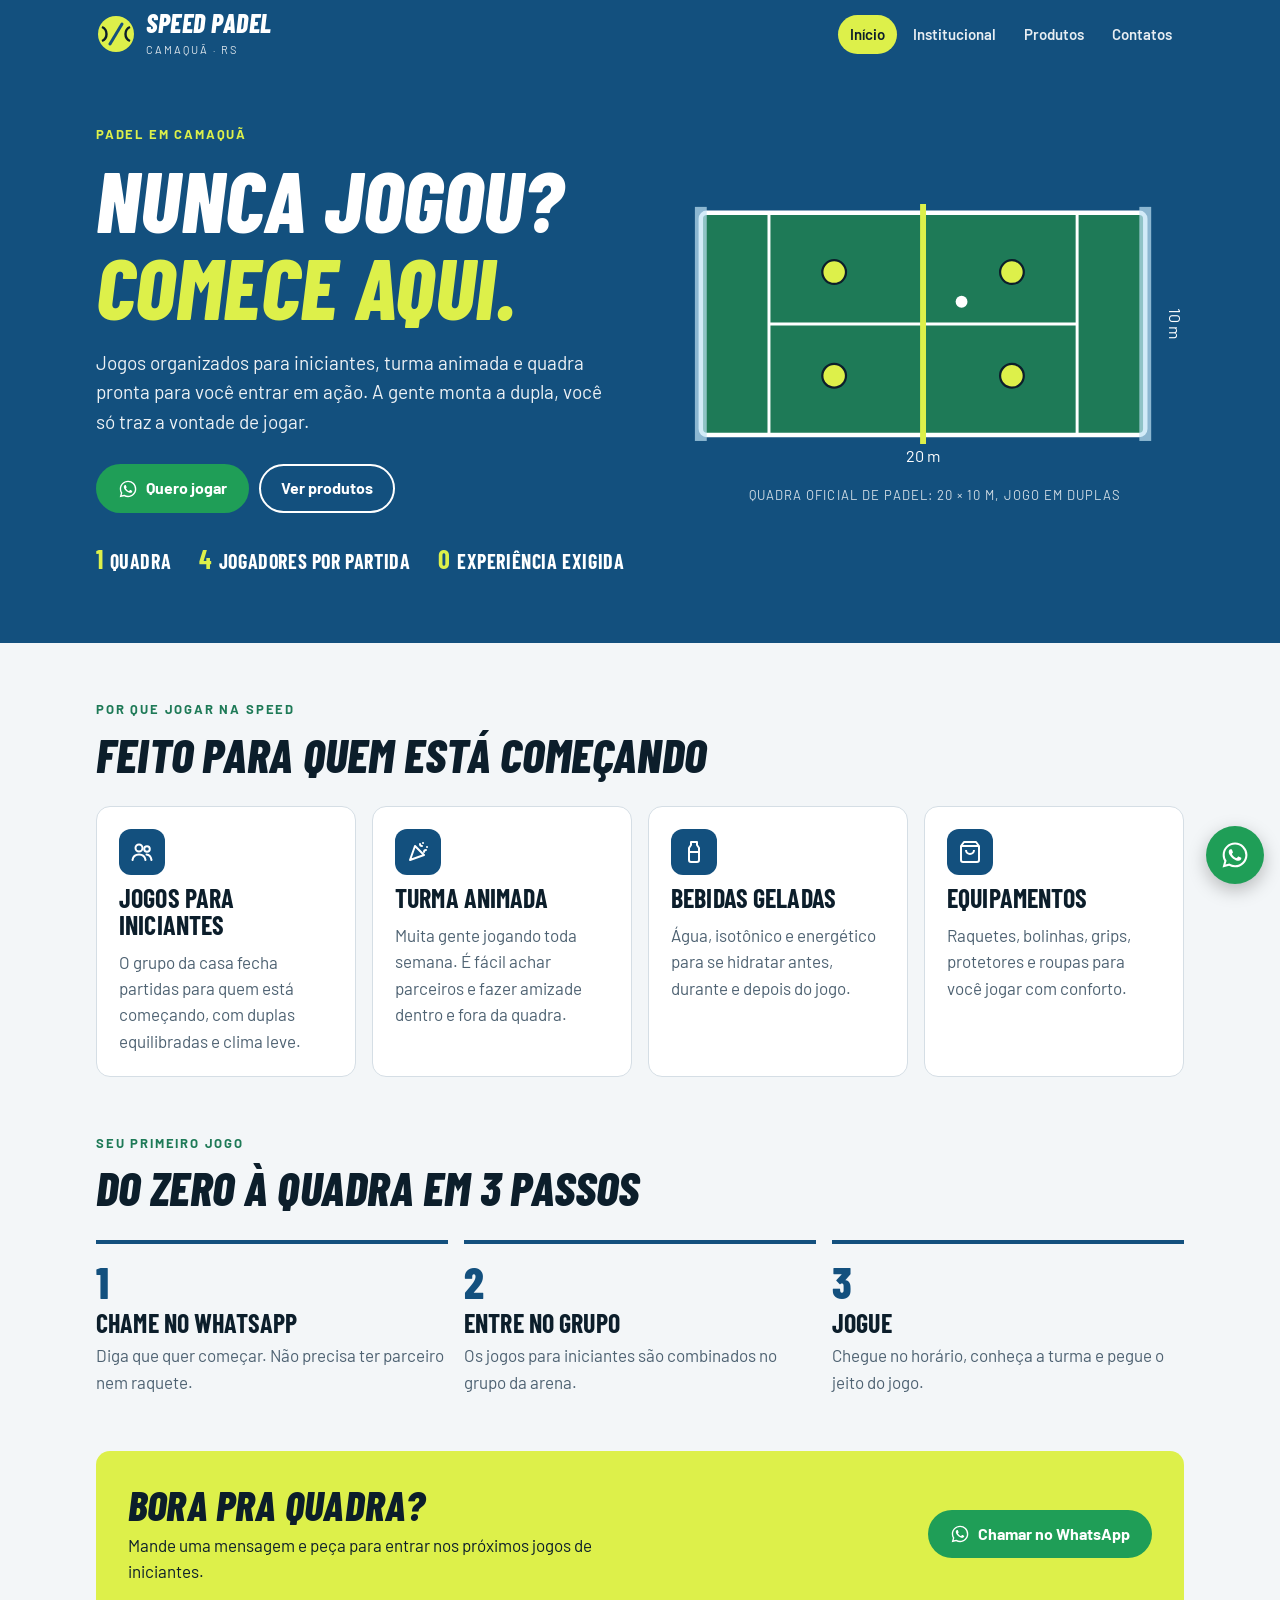
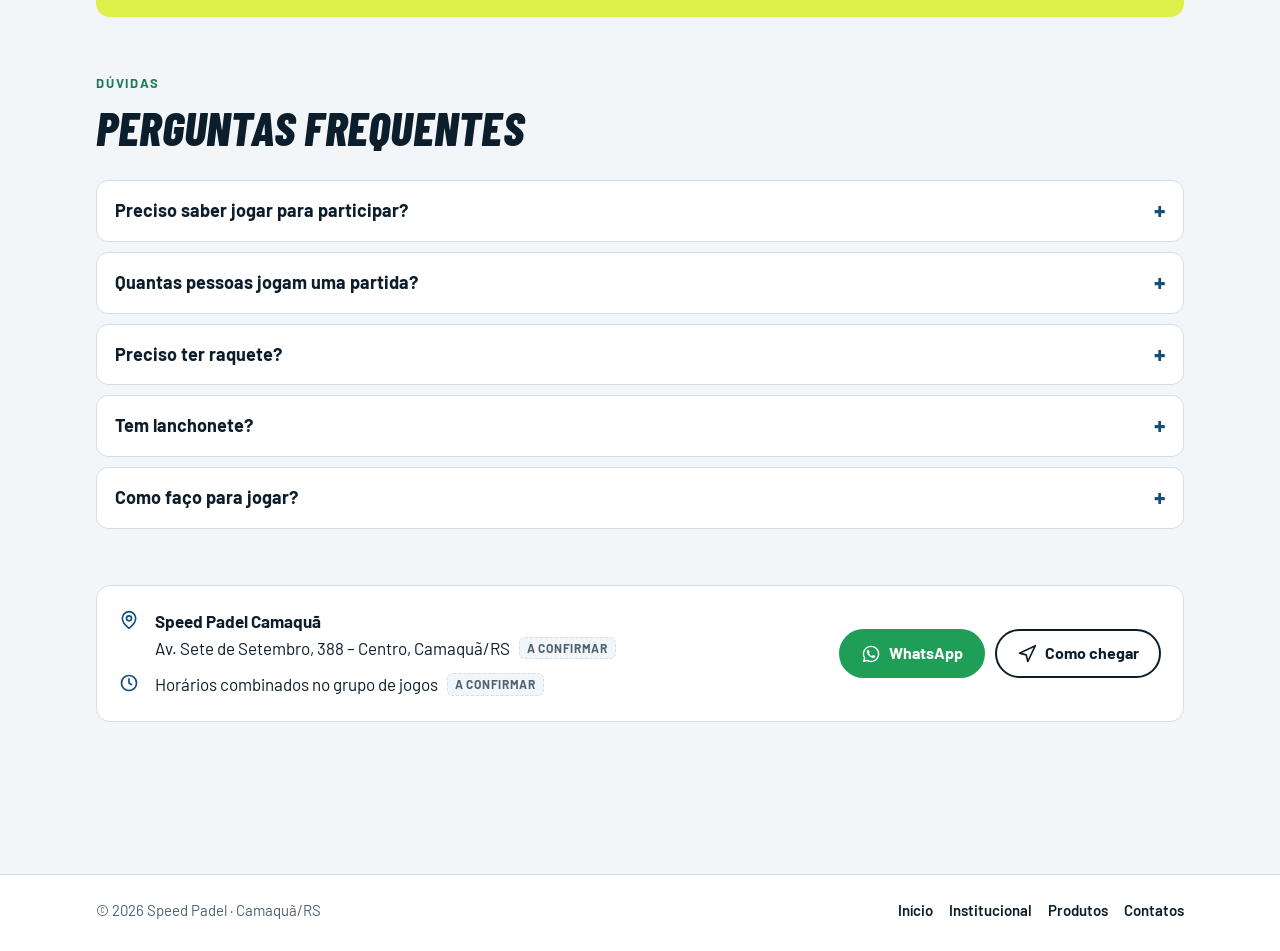
==== index.html @ 1723d88e "Site estático da Speed Padel Camaquã (início, institucional, produtos e contatos)" ====
<!doctype html>
<html lang="pt-BR">
<head>
<meta charset="utf-8">
<meta name="viewport" content="width=device-width, initial-scale=1, viewport-fit=cover">
<style>body{margin:0}img{max-width:100%}[hidden]{display:none!important}</style>
<title>Speed Padel Camaquã</title>
<meta name="claude:viewport-fit-sides" content="cover">
<meta name="description" content="Speed Padel Camaquã: padel para iniciantes, jogos organizados, bebidas geladas e loja de equipamentos.">
<link rel="preconnect" href="https://fonts.googleapis.com">
<link rel="preconnect" href="https://fonts.gstatic.com" crossorigin>
<link rel="stylesheet" href="https://fonts.googleapis.com/css2?family=Barlow+Condensed:ital,wght@0,600;0,700;0,800;1,700;1,800&family=Barlow:wght@400;500;600;700&display=swap">
<style>
  /* Layout: faixa de cabeçalho fixa, abas por hash (#inicio, #institucional, #produtos, #contatos),
     seções em coluna única de até 1120px; a quadra 20×10 m é o motivo gráfico do site. */
  :root {
    --bg: #F3F6F8;
    --surface: #FFFFFF;
    --fg: #0C1E2B;
    --muted: #4E6272;
    --line: #D5DEE5;
    --court: #13507E;      /* azul da quadra */
    --court-ink: #FFFFFF;  /* texto sobre o azul */
    --ball: #DDF04A;       /* amarelo da bolinha */
    --ball-ink: #0C1E2B;
    --turf: #1E7A57;
    --wa: #1F9E57;
    --wa-ink: #FFFFFF;
    --display: "Barlow Condensed", "Arial Narrow", "Helvetica Neue", Arial, sans-serif;
    --body: "Barlow", "Helvetica Neue", Arial, sans-serif;
    --radius: 14px;
    --max: 1120px;
  }
  @media (prefers-color-scheme: dark) {
    :root:not([data-theme="light"]) {
      --bg: #08141D; --surface: #0F202C; --fg: #E8F0F5; --muted: #9DB2C1; --line: #22384A;
      --court: #2B76AE; --court-ink: #FFFFFF; --ball: #DDF04A; --ball-ink: #0C1E2B; --turf: #3FA77E;
      --wa: #22A85D; --wa-ink: #FFFFFF; color-scheme: dark;
    }
  }
  :root[data-theme="dark"] {
    --bg: #08141D; --surface: #0F202C; --fg: #E8F0F5; --muted: #9DB2C1; --line: #22384A;
    --court: #2B76AE; --court-ink: #FFFFFF; --ball: #DDF04A; --ball-ink: #0C1E2B; --turf: #3FA77E;
    --wa: #22A85D; --wa-ink: #FFFFFF; color-scheme: dark;
  }

  * { box-sizing: border-box; }
  body { background: var(--bg); color: var(--fg); font-family: var(--body); font-size: 17px; line-height: 1.55; }
  body::before { content: ""; position: fixed; inset: 0 0 auto; height: env(safe-area-inset-top, 0px); z-index: 30; background: var(--court); }
  h1, h2, h3 { font-family: var(--display); line-height: 1.02; margin: 0; text-wrap: balance; letter-spacing: 0.005em; }
  p { margin: 0; }
  a { color: inherit; }
  :focus-visible { outline: 3px solid var(--ball); outline-offset: 2px; border-radius: 6px; }

  .wrap { max-width: var(--max); margin: 0 auto; padding-left: max(16px, env(safe-area-inset-left, 0px)); padding-right: max(16px, env(safe-area-inset-right, 0px)); }

  /* ---------- cabeçalho */
  header.top { position: sticky; top: env(safe-area-inset-top, 0px); z-index: 20; background: var(--court); color: var(--court-ink); }
  header.top .wrap { display: flex; align-items: center; justify-content: space-between; gap: 12px 24px; flex-wrap: wrap; padding-block: 10px; }
  .logo { display: flex; align-items: center; gap: 10px; text-decoration: none; }
  .logo svg { flex: none; }
  .logo b { font-family: var(--display); font-weight: 800; font-style: italic; font-size: 26px; letter-spacing: 0.02em; text-transform: uppercase; line-height: 1; }
  .logo small { display: block; font-size: 11px; letter-spacing: 0.18em; text-transform: uppercase; opacity: 0.85; margin-top: 2px; }
  nav.tabs { display: flex; gap: 4px; flex-wrap: wrap; }
  nav.tabs a { text-decoration: none; font-weight: 600; font-size: 15px; padding: 8px 12px; border-radius: 999px; color: var(--court-ink); opacity: 0.9; }
  nav.tabs a:hover { opacity: 1; background: rgba(255,255,255,0.12); }
  nav.tabs a[aria-current="page"] { background: var(--ball); color: var(--ball-ink); opacity: 1; }

  /* ---------- botões */
  .btn { display: inline-flex; align-items: center; justify-content: center; gap: 8px; min-height: 46px; padding: 10px 20px; border-radius: 999px; font-weight: 700; font-size: 16px; text-decoration: none; border: 2px solid transparent; cursor: pointer; font-family: var(--body); }
  .btn-wa { background: var(--wa); color: var(--wa-ink); }
  .btn-wa:hover { filter: brightness(1.07); }
  .btn-ball { background: var(--ball); color: var(--ball-ink); }
  .btn-ghost { background: transparent; color: inherit; border-color: currentColor; }
  .btn svg { flex: none; }
  .btns { display: flex; flex-wrap: wrap; gap: 10px; }

  /* ---------- seções */
  main { padding-bottom: 96px; } /* espaço para o botão flutuante do WhatsApp */
  section.view[hidden] { display: none !important; }
  .band { padding-block: 56px; }
  .band + .band { padding-top: 0; }
  .eyebrow { font-size: 13px; font-weight: 700; letter-spacing: 0.14em; text-transform: uppercase; color: var(--turf); margin-bottom: 10px; }
  .h2 { font-size: clamp(34px, 5vw, 48px); font-weight: 800; text-transform: uppercase; font-style: italic; }
  .lead { color: var(--muted); font-size: 18px; max-width: 62ch; margin-top: 12px; }
  .head { margin-bottom: 28px; }

  /* hero */
  .hero { background: var(--court); color: var(--court-ink); position: relative; overflow: hidden; }
  .hero .wrap { display: grid; grid-template-columns: minmax(0, 1.05fr) minmax(0, 0.95fr); gap: 40px; align-items: center; padding-block: 56px 64px; }
  .hero h1 { font-size: clamp(46px, 7.4vw, 86px); font-weight: 800; font-style: italic; text-transform: uppercase; }
  .hero h1 em { font-style: italic; color: var(--ball); }
  .hero p.sub { font-size: 19px; margin-top: 18px; max-width: 46ch; opacity: 0.92; }
  .hero .btns { margin-top: 28px; }
  .hero .btn-ghost { color: var(--court-ink); }
  .court-fig { width: 100%; max-width: 100%; }
  .court-fig figcaption { font-size: 13px; letter-spacing: 0.08em; text-transform: uppercase; opacity: 0.8; margin-top: 8px; text-align: center; }

  .facts { display: flex; flex-wrap: wrap; gap: 10px 28px; margin-top: 26px; font-family: var(--display); font-size: 20px; font-weight: 700; text-transform: uppercase; letter-spacing: 0.03em; }
  .facts span b { color: var(--ball); font-size: 26px; margin-right: 6px; }

  /* cards de mesma altura */
  .grid { display: grid; gap: 16px; grid-template-columns: repeat(auto-fit, minmax(240px, 1fr)); }
  .card { background: var(--surface); border: 1px solid var(--line); border-radius: var(--radius); padding: 22px; display: flex; flex-direction: column; gap: 10px; min-width: 0; }
  .card h3 { font-size: 26px; font-weight: 700; text-transform: uppercase; }
  .card p { color: var(--muted); }
  .card .mt-auto { margin-top: auto; padding-top: 8px; }
  .ico { width: 46px; height: 46px; border-radius: 12px; background: var(--court); color: var(--court-ink); display: grid; place-items: center; flex: none; }

  /* passos */
  .steps { display: grid; gap: 16px; grid-template-columns: repeat(3, minmax(0, 1fr)); counter-reset: step; }
  .step { border-top: 4px solid var(--court); padding-top: 16px; }
  .step .n { font-family: var(--display); font-weight: 800; font-size: 44px; color: var(--court); line-height: 1; }
  .step h3 { font-size: 26px; text-transform: uppercase; margin-top: 6px; }
  .step p { color: var(--muted); margin-top: 6px; }

  /* faixa CTA */
  .cta { background: var(--ball); color: var(--ball-ink); border-radius: var(--radius); padding: 32px; display: flex; flex-wrap: wrap; align-items: center; justify-content: space-between; gap: 18px; }
  .cta h2 { font-size: clamp(30px, 4.4vw, 42px); font-weight: 800; font-style: italic; text-transform: uppercase; }
  .cta p { margin-top: 6px; max-width: 52ch; }

  /* faq */
  .faq { display: grid; gap: 10px; }
  details { background: var(--surface); border: 1px solid var(--line); border-radius: 12px; padding: 0 18px; }
  summary { cursor: pointer; list-style: none; padding: 16px 0; font-weight: 700; font-size: 18px; display: flex; justify-content: space-between; gap: 12px; }
  summary::-webkit-details-marker { display: none; }
  summary::after { content: "+"; font-family: var(--display); font-size: 26px; line-height: 1; color: var(--court); }
  details[open] summary::after { content: "–"; }
  details p { color: var(--muted); padding-bottom: 16px; max-width: 70ch; }

  /* unidade */
  .unit { display: grid; grid-template-columns: minmax(0, 1fr) auto; gap: 18px 28px; align-items: center; }
  .unit dl { display: grid; grid-template-columns: 24px minmax(0, 1fr); gap: 10px 12px; margin: 0; }
  .unit dt { color: var(--court); padding-top: 2px; }
  .unit dd { margin: 0; }
  .unit .btns { justify-content: flex-end; }
  .pending { display: inline-block; font-size: 12px; font-weight: 700; letter-spacing: 0.06em; text-transform: uppercase; background: var(--bg); color: var(--muted); border: 1px dashed var(--line); border-radius: 6px; padding: 1px 7px; margin-left: 6px; vertical-align: 2px; }

  /* institucional */
  .about { display: grid; grid-template-columns: minmax(0, 1.1fr) minmax(0, 0.9fr); gap: 40px; align-items: start; }
  .prose { max-width: 62ch; display: grid; gap: 14px; }
  .prose h3 { font-size: 28px; text-transform: uppercase; margin-top: 10px; }
  .prose p { color: var(--muted); font-size: 18px; }
  .specs { background: var(--surface); border: 1px solid var(--line); border-radius: var(--radius); padding: 22px; }
  .specs h3 { font-size: 24px; text-transform: uppercase; margin-bottom: 10px; }
  .specs table { width: 100%; border-collapse: collapse; font-variant-numeric: tabular-nums; }
  .specs td { padding: 10px 0; border-top: 1px solid var(--line); vertical-align: top; }
  .specs td:first-child { color: var(--muted); padding-right: 14px; width: 46%; }
  .specs td:last-child { font-weight: 600; }

  /* produtos */
  .chips { display: flex; flex-wrap: wrap; gap: 8px; margin-bottom: 22px; }
  .chip { border: 1px solid var(--line); background: var(--surface); color: var(--fg); border-radius: 999px; padding: 8px 14px; font-weight: 600; font-size: 15px; cursor: pointer; font-family: var(--body); }
  .chip[aria-pressed="true"] { background: var(--court); border-color: var(--court); color: var(--court-ink); }
  .products { display: grid; gap: 16px; grid-template-columns: repeat(auto-fill, minmax(220px, 1fr)); }
  .product { background: var(--surface); border: 1px solid var(--line); border-radius: var(--radius); overflow: hidden; display: flex; flex-direction: column; min-width: 0; }
  .product .img { aspect-ratio: 1 / 1; max-width: 100%; display: grid; place-items: center; background: var(--court); color: var(--court-ink); }
  .product .img svg { width: 46%; height: 46%; }
  .product .body { padding: 16px; display: flex; flex-direction: column; gap: 6px; flex: 1; }
  .product .cat { font-size: 12px; font-weight: 700; letter-spacing: 0.12em; text-transform: uppercase; color: var(--turf); }
  .product h3 { font-size: 24px; font-weight: 700; text-transform: uppercase; }
  .product p { color: var(--muted); font-size: 15px; }
  .product .price { font-weight: 700; margin-top: auto; padding-top: 6px; }
  .product .btn { width: 100%; margin-top: 8px; min-height: 42px; font-size: 15px; }
  .note { font-size: 15px; color: var(--muted); margin-top: 18px; }

  /* contatos (estilo Linktree) */
  .links-page { max-width: 560px; margin: 0 auto; text-align: center; }
  .links-page .avatar { width: 96px; height: 96px; border-radius: 50%; background: var(--court); color: var(--court-ink); display: grid; place-items: center; margin: 0 auto 14px; }
  .links-page h2 { font-size: 40px; font-weight: 800; font-style: italic; text-transform: uppercase; }
  .links-page .lead { margin: 8px auto 24px; }
  .link-list { display: grid; gap: 12px; text-align: left; }
  .link-btn { display: grid; grid-template-columns: 28px minmax(0, 1fr) 18px; align-items: center; gap: 14px; min-height: 58px; padding: 12px 18px; border-radius: 14px; background: var(--surface); border: 1px solid var(--line); text-decoration: none; font-weight: 700; font-size: 17px; }
  .link-btn:hover { border-color: var(--court); }
  .link-btn.hl { background: var(--wa); border-color: var(--wa); color: var(--wa-ink); }
  .link-btn small { display: block; font-weight: 500; font-size: 14px; color: var(--muted); }
  .link-btn.hl small { color: var(--wa-ink); opacity: 0.9; }
  .copy-row { display: flex; flex-wrap: wrap; gap: 8px; align-items: center; justify-content: center; margin-top: 18px; font-size: 15px; color: var(--muted); }
  .copy-row button { font: inherit; font-weight: 600; background: none; border: 1px solid var(--line); color: var(--fg); border-radius: 999px; padding: 4px 12px; cursor: pointer; }

  form.contact { text-align: left; background: var(--surface); border: 1px solid var(--line); border-radius: var(--radius); padding: 22px; display: grid; gap: 14px; margin-top: 28px; }
  form.contact h3 { font-size: 26px; text-transform: uppercase; }
  .field { display: grid; gap: 6px; }
  .field label { font-weight: 600; font-size: 15px; }
  .field input, .field textarea, .field select { font: inherit; font-size: 16px; padding: 11px 12px; border-radius: 10px; border: 1px solid var(--line); background: var(--bg); color: var(--fg); width: 100%; }
  .field textarea { min-height: 110px; resize: vertical; }
  .field .err { color: #B3261E; font-size: 14px; }
  :root[data-theme="dark"] .field .err { color: #FF8A80; }
  .form-msg { font-size: 15px; border-radius: 10px; padding: 10px 12px; background: var(--bg); border: 1px solid var(--line); }

  /* rodapé */
  footer.site { background: var(--surface); border-top: 1px solid var(--line); }
  footer.site .wrap { display: flex; flex-wrap: wrap; gap: 12px 24px; justify-content: space-between; padding-block: 24px 28px; font-size: 15px; color: var(--muted); }
  footer.site nav { display: flex; flex-wrap: wrap; gap: 6px 16px; }
  footer.site a { text-decoration: none; font-weight: 600; color: var(--fg); }

  /* WhatsApp flutuante */
  .wa-float { position: fixed; right: calc(16px + env(safe-area-inset-right, 0px)); bottom: calc(16px + env(safe-area-inset-bottom, 0px)); z-index: 25; width: 58px; height: 58px; border-radius: 50%; background: var(--wa); color: var(--wa-ink); display: grid; place-items: center; box-shadow: 0 6px 18px rgba(0,0,0,0.25); text-decoration: none; }

  @media (max-width: 860px) {
    .hero .wrap, .about { grid-template-columns: minmax(0, 1fr); }
    .hero .wrap { padding-block: 36px 44px; gap: 28px; }
    .steps { grid-template-columns: minmax(0, 1fr); }
    .unit { grid-template-columns: minmax(0, 1fr); }
    .unit .btns { justify-content: flex-start; }
  }
  @media (max-width: 520px) {
    header.top .wrap { justify-content: center; }
    nav.tabs { justify-content: center; }
    nav.tabs a { padding: 7px 10px; font-size: 14px; }
    .btns .btn { flex: 1 1 100%; }
    .cta { padding: 24px; }
    .products { grid-template-columns: repeat(2, minmax(0, 1fr)); gap: 12px; }
    .product .body { padding: 12px; }
    .product h3 { font-size: 20px; }
    .product p { font-size: 14px; }
    .product .btn { padding: 8px 10px; font-size: 14px; }
  }
  @media (prefers-reduced-motion: no-preference) {
    .btn, .link-btn, .chip { transition: filter .15s, border-color .15s, background-color .15s; }
  }
</style>
</head>
<body>

<!-- Ícones reutilizáveis -->
<svg width="0" height="0" style="position:absolute" aria-hidden="true">
  <defs>
    <symbol id="i-wa" viewBox="0 0 24 24"><path fill="currentColor" d="M12.04 2C6.58 2 2.13 6.45 2.13 11.91c0 1.75.46 3.45 1.32 4.95L2.05 22l5.25-1.38a9.9 9.9 0 0 0 4.74 1.21h.01c5.46 0 9.91-4.45 9.91-9.91 0-2.65-1.03-5.14-2.9-7.01A9.82 9.82 0 0 0 12.04 2Zm0 18.15h-.01a8.23 8.23 0 0 1-4.2-1.15l-.3-.18-3.12.82.83-3.04-.2-.31a8.2 8.2 0 0 1-1.26-4.38c0-4.54 3.7-8.23 8.25-8.23 2.2 0 4.27.86 5.83 2.42a8.18 8.18 0 0 1 2.41 5.82c0 4.54-3.7 8.23-8.23 8.23Zm4.52-6.16c-.25-.12-1.47-.72-1.69-.81-.23-.08-.39-.12-.56.13-.16.25-.64.81-.79.97-.14.17-.29.19-.54.06-.25-.12-1.05-.39-1.99-1.23-.74-.66-1.23-1.47-1.38-1.72-.14-.25-.02-.38.11-.51.11-.11.25-.29.37-.43.12-.15.16-.25.25-.42.08-.16.04-.31-.02-.43-.06-.12-.56-1.34-.76-1.84-.2-.48-.41-.42-.56-.43h-.48a.92.92 0 0 0-.66.31c-.23.25-.87.85-.87 2.07 0 1.22.89 2.4 1.01 2.56.12.17 1.75 2.67 4.23 3.74.59.26 1.05.41 1.41.52.59.19 1.13.16 1.56.1.48-.07 1.47-.6 1.67-1.18.21-.58.21-1.07.15-1.18-.06-.1-.22-.16-.47-.29Z"/></symbol>
    <symbol id="i-pin" viewBox="0 0 24 24"><path fill="none" stroke="currentColor" stroke-width="2" stroke-linecap="round" stroke-linejoin="round" d="M20 10c0 6-8 12-8 12S4 16 4 10a8 8 0 0 1 16 0Z"/><circle cx="12" cy="10" r="3" fill="none" stroke="currentColor" stroke-width="2"/></symbol>
    <symbol id="i-clock" viewBox="0 0 24 24"><circle cx="12" cy="12" r="9" fill="none" stroke="currentColor" stroke-width="2"/><path d="M12 7v5l3 2" fill="none" stroke="currentColor" stroke-width="2" stroke-linecap="round"/></symbol>
    <symbol id="i-phone" viewBox="0 0 24 24"><path fill="none" stroke="currentColor" stroke-width="2" stroke-linejoin="round" d="M22 16.9v3a2 2 0 0 1-2.2 2 19.8 19.8 0 0 1-8.6-3.1 19.5 19.5 0 0 1-6-6A19.8 19.8 0 0 1 2.1 4.2 2 2 0 0 1 4.1 2h3a2 2 0 0 1 2 1.7c.1.9.4 1.8.7 2.7a2 2 0 0 1-.5 2.1L8 9.8a16 16 0 0 0 6 6l1.3-1.3a2 2 0 0 1 2.1-.4c.9.3 1.8.6 2.7.7a2 2 0 0 1 1.7 2Z"/></symbol>
    <symbol id="i-insta" viewBox="0 0 24 24"><rect x="2.5" y="2.5" width="19" height="19" rx="5" fill="none" stroke="currentColor" stroke-width="2"/><circle cx="12" cy="12" r="4" fill="none" stroke="currentColor" stroke-width="2"/><circle cx="17.5" cy="6.5" r="1.2" fill="currentColor"/></symbol>
    <symbol id="i-nav" viewBox="0 0 24 24"><path fill="none" stroke="currentColor" stroke-width="2" stroke-linejoin="round" d="m3 11 19-9-9 19-2-8-8-2Z"/></symbol>
    <symbol id="i-bag" viewBox="0 0 24 24"><path fill="none" stroke="currentColor" stroke-width="2" stroke-linejoin="round" d="M6 2 3 6v14a2 2 0 0 0 2 2h14a2 2 0 0 0 2-2V6l-3-4Z M3 6h18 M16 10a4 4 0 0 1-8 0"/></symbol>
    <symbol id="i-info" viewBox="0 0 24 24"><circle cx="12" cy="12" r="9" fill="none" stroke="currentColor" stroke-width="2"/><path d="M12 16v-5M12 8h.01" stroke="currentColor" stroke-width="2" stroke-linecap="round"/></symbol>
    <symbol id="i-arrow" viewBox="0 0 24 24"><path d="M9 6l6 6-6 6" fill="none" stroke="currentColor" stroke-width="2.4" stroke-linecap="round" stroke-linejoin="round"/></symbol>
    <symbol id="i-users" viewBox="0 0 24 24"><g fill="none" stroke="currentColor" stroke-width="2" stroke-linecap="round"><circle cx="9" cy="8" r="3.5"/><path d="M2.5 20c.6-3.6 3.2-5.5 6.5-5.5s5.9 1.9 6.5 5.5"/><circle cx="17" cy="9" r="2.8"/><path d="M16.5 14.6c2.6.2 4.4 1.9 5 5.4"/></g></symbol>
    <symbol id="i-party" viewBox="0 0 24 24"><g fill="none" stroke="currentColor" stroke-width="2" stroke-linecap="round" stroke-linejoin="round"><path d="M4 20 9 6l9 9-14 5Z"/><path d="M14 4c0 1.5 1 2 2 2M20 10c-1.5 0-2 1-2 2M17 3l.01 0M21 7l.01 0"/></g></symbol>
    <symbol id="i-drink" viewBox="0 0 24 24"><g fill="none" stroke="currentColor" stroke-width="2" stroke-linejoin="round"><path d="M9 2h6v3l2 3v12a2 2 0 0 1-2 2H9a2 2 0 0 1-2-2V8l2-3Z"/><path d="M7 12h10"/></g></symbol>
    <symbol id="i-racket" viewBox="0 0 24 24"><g fill="none" stroke="currentColor" stroke-width="2" stroke-linecap="round"><ellipse cx="10" cy="9" rx="6.5" ry="7"/><path d="M14.5 14.2 20 21"/><circle cx="8" cy="7" r=".6" fill="currentColor"/><circle cx="11" cy="6" r=".6" fill="currentColor"/><circle cx="9" cy="10" r=".6" fill="currentColor"/><circle cx="12" cy="9.5" r=".6" fill="currentColor"/><circle cx="7" cy="11" r=".6" fill="currentColor"/></g></symbol>
    <symbol id="i-ball" viewBox="0 0 24 24"><g fill="none" stroke="currentColor" stroke-width="2"><circle cx="12" cy="12" r="9"/><path d="M4.5 7c3.5 1.5 3.5 8.5 0 10M19.5 7c-3.5 1.5-3.5 8.5 0 10"/></g></symbol>
    <symbol id="i-grip" viewBox="0 0 24 24"><g fill="none" stroke="currentColor" stroke-width="2" stroke-linecap="round"><rect x="8" y="2" width="8" height="20" rx="3"/><path d="M8 7l8-3M8 12l8-3M8 17l8-3M8 21l8-2.5"/></g></symbol>
    <symbol id="i-shield" viewBox="0 0 24 24"><path fill="none" stroke="currentColor" stroke-width="2" stroke-linejoin="round" d="M12 2 4 5v6c0 5 3.4 9.4 8 11 4.6-1.6 8-6 8-11V5l-8-3Z"/></symbol>
    <symbol id="i-shirt" viewBox="0 0 24 24"><path fill="none" stroke="currentColor" stroke-width="2" stroke-linejoin="round" d="M8 3 3 6l2 5 2-1v11h10V10l2 1 2-5-5-3a4 4 0 0 1-8 0Z"/></symbol>
    <symbol id="i-bolt" viewBox="0 0 24 24"><path fill="none" stroke="currentColor" stroke-width="2" stroke-linejoin="round" d="M13 2 4 14h7l-1 8 9-12h-7l1-8Z"/></symbol>
  </defs>
</svg>

<header class="top">
  <div class="wrap">
    <a class="logo" href="#inicio" aria-label="Speed Padel, início">
      <svg width="40" height="40" viewBox="0 0 40 40" aria-hidden="true">
        <circle cx="20" cy="20" r="18" fill="var(--ball)"/>
        <path d="M6 13c6 2.6 6 11.4 0 14M34 13c-6 2.6-6 11.4 0 14" fill="none" stroke="var(--ball-ink)" stroke-width="2.4"/>
        <path d="M14 30 26 10" stroke="var(--court)" stroke-width="3" stroke-linecap="round"/>
      </svg>
      <span><b>Speed Padel</b><small>Camaquã · RS</small></span>
    </a>
    <nav class="tabs" aria-label="Páginas">
      <a href="#inicio" data-tab="inicio">Início</a>
      <a href="#institucional" data-tab="institucional">Institucional</a>
      <a href="#produtos" data-tab="produtos">Produtos</a>
      <a href="#contatos" data-tab="contatos">Contatos</a>
    </nav>
  </div>
</header>

<main>
  <!-- ============================================================ INÍCIO -->
  <section class="view" id="view-inicio" data-view="inicio">
    <div class="hero">
      <div class="wrap">
        <div>
          <p class="eyebrow" style="color:var(--ball)">Padel em Camaquã</p>
          <h1>Nunca jogou? <em>Comece aqui.</em></h1>
          <p class="sub">Jogos organizados para iniciantes, turma animada e quadra pronta para você entrar em ação. A gente monta a dupla, você só traz a vontade de jogar.</p>
          <div class="btns">
            <a class="btn btn-wa js-wa" data-msg="Olá! Quero jogar padel na Speed Padel. Como faço para entrar nos jogos de iniciantes?" href="#contatos">
              <svg width="20" height="20"><use href="#i-wa"/></svg>Quero jogar
            </a>
            <a class="btn btn-ghost" href="#produtos">Ver produtos</a>
          </div>
          <div class="facts" aria-label="Números da arena">
            <span><b>1</b>quadra</span>
            <span><b>4</b>jogadores por partida</span>
            <span><b>0</b>experiência exigida</span>
          </div>
        </div>
        <figure class="court-fig" style="margin:0">
          <svg viewBox="0 0 336 184" role="img" aria-label="Desenho da quadra de padel vista de cima: 20 metros por 10 metros, com rede no meio e paredes de fundo">
            <rect x="10" y="10" width="300" height="150" rx="4" fill="#1E7A57" />
            <rect x="10" y="10" width="300" height="150" rx="4" fill="none" stroke="#FFFFFF" stroke-width="3"/>
            <!-- paredes de fundo (vidro) -->
            <rect x="6" y="6" width="8" height="158" fill="#BFE3F5" opacity=".7"/>
            <rect x="306" y="6" width="8" height="158" fill="#BFE3F5" opacity=".7"/>
            <!-- linhas de saque: 6,95 m da rede -->
            <line x1="56" y1="10" x2="56" y2="160" stroke="#FFFFFF" stroke-width="2"/>
            <line x1="264" y1="10" x2="264" y2="160" stroke="#FFFFFF" stroke-width="2"/>
            <line x1="56" y1="85" x2="264" y2="85" stroke="#FFFFFF" stroke-width="2"/>
            <!-- rede -->
            <line x1="160" y1="4" x2="160" y2="166" stroke="#DDF04A" stroke-width="4"/>
            <!-- jogadores -->
            <g fill="#DDF04A" stroke="#0C1E2B" stroke-width="1.5">
              <circle cx="100" cy="50" r="8"/><circle cx="100" cy="120" r="8"/>
              <circle cx="220" cy="50" r="8"/><circle cx="220" cy="120" r="8"/>
            </g>
            <circle cx="186" cy="70" r="4" fill="#FFFFFF"/>
            <text x="160" y="178" fill="#FFFFFF" font-size="11" text-anchor="middle" font-family="Barlow, Arial, sans-serif">20 m</text>
            <text x="326" y="85" fill="#FFFFFF" font-size="11" text-anchor="middle" font-family="Barlow, Arial, sans-serif" transform="rotate(90 326 85)">10 m</text>
          </svg>
          <figcaption>Quadra oficial de padel: 20 × 10 m, jogo em duplas</figcaption>
        </figure>
      </div>
    </div>

    <div class="band">
      <div class="wrap">
        <div class="head">
          <p class="eyebrow">Por que jogar na Speed</p>
          <h2 class="h2">Feito para quem está começando</h2>
        </div>
        <div class="grid">
          <article class="card"><span class="ico"><svg width="24" height="24"><use href="#i-users"/></svg></span><h3>Jogos para iniciantes</h3><p>O grupo da casa fecha partidas para quem está começando, com duplas equilibradas e clima leve.</p></article>
          <article class="card"><span class="ico"><svg width="24" height="24"><use href="#i-party"/></svg></span><h3>Turma animada</h3><p>Muita gente jogando toda semana. É fácil achar parceiros e fazer amizade dentro e fora da quadra.</p></article>
          <article class="card"><span class="ico"><svg width="24" height="24"><use href="#i-drink"/></svg></span><h3>Bebidas geladas</h3><p>Água, isotônico e energético para se hidratar antes, durante e depois do jogo.</p></article>
          <article class="card"><span class="ico"><svg width="24" height="24"><use href="#i-bag"/></svg></span><h3>Equipamentos</h3><p>Raquetes, bolinhas, grips, protetores e roupas para você jogar com conforto.</p></article>
        </div>
      </div>
    </div>

    <div class="band">
      <div class="wrap">
        <div class="head">
          <p class="eyebrow">Seu primeiro jogo</p>
          <h2 class="h2">Do zero à quadra em 3 passos</h2>
        </div>
        <ol class="steps" style="list-style:none;margin:0;padding:0">
          <li class="step"><div class="n">1</div><h3>Chame no WhatsApp</h3><p>Diga que quer começar. Não precisa ter parceiro nem raquete.</p></li>
          <li class="step"><div class="n">2</div><h3>Entre no grupo</h3><p>Os jogos para iniciantes são combinados no grupo da arena.</p></li>
          <li class="step"><div class="n">3</div><h3>Jogue</h3><p>Chegue no horário, conheça a turma e pegue o jeito do jogo.</p></li>
        </ol>
      </div>
    </div>

    <div class="band">
      <div class="wrap">
        <div class="cta">
          <div>
            <h2>Bora pra quadra?</h2>
            <p>Mande uma mensagem e peça para entrar nos próximos jogos de iniciantes.</p>
          </div>
          <a class="btn btn-wa js-wa" data-msg="Olá! Quero entrar nos próximos jogos de iniciantes da Speed Padel." href="#contatos"><svg width="20" height="20"><use href="#i-wa"/></svg>Chamar no WhatsApp</a>
        </div>
      </div>
    </div>

    <div class="band">
      <div class="wrap">
        <div class="head">
          <p class="eyebrow">Dúvidas</p>
          <h2 class="h2">Perguntas frequentes</h2>
        </div>
        <div class="faq">
          <details><summary>Preciso saber jogar para participar?</summary><p>Não. O padel é fácil de aprender e os jogos da casa são organizados justamente para quem está começando.</p></details>
          <details><summary>Quantas pessoas jogam uma partida?</summary><p>O padel é jogado em duplas: são 4 pessoas na quadra. Se você não tem parceiros, a gente te encaixa em um jogo.</p></details>
          <details><summary>Preciso ter raquete?</summary><p>Para começar, fale com a gente pelo WhatsApp. Se quiser a sua, temos raquetes, bolinhas e acessórios na página de produtos.</p></details>
          <details><summary>Tem lanchonete?</summary><p>Não temos lanchonete, mas temos bebidas geladas para consumo na arena: água, isotônico, energético e outras.</p></details>
          <details><summary>Como faço para jogar?</summary><p>Chame no WhatsApp e peça para entrar no grupo de jogos. Os horários são combinados por lá.</p></details>
        </div>
      </div>
    </div>

    <div class="band">
      <div class="wrap">
        <div class="card unit">
          <dl>
            <dt><svg width="20" height="20"><use href="#i-pin"/></svg></dt>
            <dd><strong>Speed Padel Camaquã</strong><br><span class="js-address">Av. Sete de Setembro, 388 – Centro, Camaquã/RS</span> <span class="pending">a confirmar</span></dd>
            <dt><svg width="20" height="20"><use href="#i-clock"/></svg></dt>
            <dd>Horários combinados no grupo de jogos <span class="pending">a confirmar</span></dd>
          </dl>
          <div class="btns">
            <a class="btn btn-wa js-wa" data-msg="Olá! Vim pelo site da Speed Padel." href="#contatos"><svg width="20" height="20"><use href="#i-wa"/></svg>WhatsApp</a>
            <a class="btn btn-ghost js-maps" href="#" target="_blank" rel="noopener"><svg width="20" height="20"><use href="#i-nav"/></svg>Como chegar</a>
          </div>
        </div>
      </div>
    </div>
  </section>

  <!-- ============================================================ INSTITUCIONAL -->
  <section class="view" id="view-institucional" data-view="institucional" hidden>
    <div class="band">
      <div class="wrap about">
        <div class="prose">
          <p class="eyebrow">Institucional</p>
          <h2 class="h2">Sobre a Speed Padel</h2>
          <p>A Speed Padel nasceu para trazer o padel para Camaquã e fazer mais gente se apaixonar pelo esporte.</p>
          <h3>Feito para iniciantes</h3>
          <p>Aqui ninguém precisa chegar sabendo jogar. A dona da arena reúne um grupo e fecha os jogos para quem está começando, montando duplas equilibradas para todo mundo se divertir desde a primeira partida.</p>
          <h3>Uma quadra, muita gente jogando</h3>
          <p>Temos uma quadra de padel e uma comunidade que cresce a cada semana. Depois do jogo, a resenha continua com água, isotônico e energético gelados.</p>
          <h3>O que é o padel</h3>
          <p>O padel é um esporte de raquete jogado em duplas, numa quadra de 20 × 10 metros cercada por paredes. A bola pode quicar na parede e continuar em jogo, o que deixa as trocas longas e divertidas mesmo para quem está começando. A contagem de pontos é a mesma do tênis: 15, 30, 40 e game.</p>
        </div>
        <aside class="specs" aria-label="Ficha da arena">
          <h3>Ficha da arena</h3>
          <table>
            <tbody>
              <tr><td>Cidade</td><td>Camaquã/RS</td></tr>
              <tr><td>Quadras</td><td>1 quadra de padel</td></tr>
              <tr><td>Medida oficial</td><td>20 × 10 m</td></tr>
              <tr><td>Jogadores</td><td>4 por partida (duplas)</td></tr>
              <tr><td>Público</td><td>Iniciantes e quem quer evoluir</td></tr>
              <tr><td>Jogos</td><td>Organizados pelo grupo da arena</td></tr>
              <tr><td>Consumo</td><td>Água, isotônico, energético e outras bebidas</td></tr>
              <tr><td>Lanchonete</td><td>Não</td></tr>
              <tr><td>Loja</td><td>Raquetes, bolinhas, grips, protetores e roupas</td></tr>
            </tbody>
          </table>
        </aside>
      </div>
    </div>

    <div class="band">
      <div class="wrap">
        <div class="head">
          <p class="eyebrow">Nossos valores</p>
          <h2 class="h2">O jeito Speed de jogar</h2>
        </div>
        <div class="grid">
          <article class="card"><span class="ico"><svg width="24" height="24"><use href="#i-users"/></svg></span><h3>Todo mundo joga</h3><p>Ninguém fica de fora por não ter dupla ou experiência. O grupo encaixa cada pessoa num jogo.</p></article>
          <article class="card"><span class="ico"><svg width="24" height="24"><use href="#i-party"/></svg></span><h3>Clima de turma</h3><p>Padel é social. O jogo acaba, a amizade e a resenha continuam.</p></article>
          <article class="card"><span class="ico"><svg width="24" height="24"><use href="#i-bolt"/></svg></span><h3>Evolução no seu ritmo</h3><p>Começou no grupo de iniciantes? Jogando toda semana, você evolui rápido.</p></article>
        </div>
      </div>
    </div>

    <div class="band">
      <div class="wrap">
        <div class="cta">
          <div>
            <h2>Venha conhecer</h2>
            <p>Chame no WhatsApp para saber os próximos jogos ou passe na arena.</p>
          </div>
          <div class="btns">
            <a class="btn btn-wa js-wa" data-msg="Olá! Quero conhecer a Speed Padel." href="#contatos"><svg width="20" height="20"><use href="#i-wa"/></svg>WhatsApp</a>
            <a class="btn btn-ghost js-maps" href="#" target="_blank" rel="noopener"><svg width="20" height="20"><use href="#i-nav"/></svg>Como chegar</a>
          </div>
        </div>
      </div>
    </div>
  </section>

  <!-- ============================================================ PRODUTOS -->
  <section class="view" id="view-produtos" data-view="produtos" hidden>
    <div class="band">
      <div class="wrap">
        <div class="head">
          <p class="eyebrow">Produtos</p>
          <h2 class="h2">Equipamentos e bebidas</h2>
          <p class="lead">Escolha o produto e peça pelo WhatsApp: a gente confirma preço, tamanho e disponibilidade e separa para você retirar na arena.</p>
        </div>
        <div class="chips" role="group" aria-label="Filtrar por categoria" id="chips"></div>
        <div class="products" id="products"></div>
        <p class="note">Preços e modelos são confirmados pelo WhatsApp. Bebidas são para consumo na arena.</p>
      </div>
    </div>
  </section>

  <!-- ============================================================ CONTATOS -->
  <section class="view" id="view-contatos" data-view="contatos" hidden>
    <div class="band">
      <div class="wrap">
        <div class="links-page">
          <div class="avatar">
            <svg width="60" height="60" viewBox="0 0 40 40" aria-hidden="true">
              <circle cx="20" cy="20" r="18" fill="var(--ball)"/>
              <path d="M6 13c6 2.6 6 11.4 0 14M34 13c-6 2.6-6 11.4 0 14" fill="none" stroke="var(--ball-ink)" stroke-width="2.4"/>
              <path d="M14 30 26 10" stroke="var(--court)" stroke-width="3" stroke-linecap="round"/>
            </svg>
          </div>
          <h2>Speed Padel</h2>
          <p class="lead">Padel para iniciantes em Camaquã/RS</p>

          <div class="link-list">
            <a class="link-btn hl js-wa" data-msg="Olá! Vim pelo site da Speed Padel." href="#contatos">
              <svg width="24" height="24"><use href="#i-wa"/></svg>
              <span>WhatsApp<small class="js-wa-label">Número a confirmar</small></span>
              <svg width="18" height="18"><use href="#i-arrow"/></svg>
            </a>
            <a class="link-btn js-insta" href="#contatos">
              <svg width="24" height="24"><use href="#i-insta"/></svg>
              <span>Instagram<small class="js-insta-label">Perfil a confirmar</small></span>
              <svg width="18" height="18"><use href="#i-arrow"/></svg>
            </a>
            <a class="link-btn js-maps" href="#" target="_blank" rel="noopener">
              <svg width="24" height="24"><use href="#i-nav"/></svg>
              <span>Como chegar<small>Av. Sete de Setembro, 388 – Centro</small></span>
              <svg width="18" height="18"><use href="#i-arrow"/></svg>
            </a>
            <a class="link-btn" href="#produtos">
              <svg width="24" height="24"><use href="#i-bag"/></svg>
              <span>Produtos<small>Raquetes, bolinhas, grips e mais</small></span>
              <svg width="18" height="18"><use href="#i-arrow"/></svg>
            </a>
            <a class="link-btn" href="#institucional">
              <svg width="24" height="24"><use href="#i-info"/></svg>
              <span>Conheça a arena<small>Quem somos e como funcionam os jogos</small></span>
              <svg width="18" height="18"><use href="#i-arrow"/></svg>
            </a>
          </div>

          <div class="copy-row">
            <span id="addr-text">Av. Sete de Setembro, 388 – Centro, Camaquã/RS, 96180-000</span>
            <button type="button" id="copy-addr">Copiar endereço</button>
          </div>

          <form class="contact" id="contact-form" novalidate>
            <h3>Fale com a gente</h3>
            <div class="field">
              <label for="c-name">Seu nome</label>
              <input id="c-name" name="name" autocomplete="name" required maxlength="80">
              <span class="err" id="c-name-err" hidden></span>
            </div>
            <div class="field">
              <label for="c-subject">Assunto</label>
              <select id="c-subject" name="subject">
                <option>Quero começar a jogar</option>
                <option>Produtos</option>
                <option>Outro assunto</option>
              </select>
            </div>
            <div class="field">
              <label for="c-msg">Mensagem</label>
              <textarea id="c-msg" name="message" required maxlength="800" placeholder="Ex.: Nunca joguei e queria entrar no grupo de iniciantes."></textarea>
              <span class="err" id="c-msg-err" hidden></span>
            </div>
            <button class="btn btn-wa" type="submit"><svg width="20" height="20"><use href="#i-wa"/></svg>Enviar pelo WhatsApp</button>
            <p class="form-msg" id="c-result" hidden></p>
          </form>
        </div>
      </div>
    </div>
  </section>
</main>

<footer class="site">
  <div class="wrap">
    <span>© <span id="year">2026</span> Speed Padel · Camaquã/RS</span>
    <nav aria-label="Rodapé">
      <a href="#inicio">Início</a>
      <a href="#institucional">Institucional</a>
      <a href="#produtos">Produtos</a>
      <a href="#contatos">Contatos</a>
    </nav>
  </div>
</footer>

<a class="wa-float js-wa" data-msg="Olá! Vim pelo site da Speed Padel." href="#contatos" aria-label="Falar no WhatsApp">
  <svg width="30" height="30"><use href="#i-wa"/></svg>
</a>

<script>
  /* ====== DADOS DA ARENA — edite aqui ======
     WHATSAPP: só números, com 55 + DDD. Ex.: "5551999999999"
     INSTAGRAM: endereço completo do perfil. Ex.: "https://www.instagram.com/speedpadel" */
  const CONFIG = {
    WHATSAPP: "",
    INSTAGRAM: "",
    MAPS: "https://www.google.com/maps/search/?api=1&query=Av.+Sete+de+Setembro,+388,+Camaqu%C3%A3+-+RS",
  };

  const CATEGORIES = [
    { id: "raquetes", name: "Raquetes", icon: "i-racket" },
    { id: "bolinhas", name: "Bolinhas", icon: "i-ball" },
    { id: "grips", name: "Grips", icon: "i-grip" },
    { id: "protetores", name: "Protetores", icon: "i-shield" },
    { id: "roupas", name: "Roupas", icon: "i-shirt" },
    { id: "bebidas", name: "Bebidas", icon: "i-drink" },
  ];

  /* price: deixe null para mostrar "Consulte o preço". Ex.: price: 49.9 */
  const PRODUCTS = [
    { cat: "raquetes", name: "Raquete de padel", desc: "Modelos para iniciantes e para quem está evoluindo.", price: null },
    { cat: "bolinhas", name: "Tubo de bolinhas", desc: "Bolinhas de padel para jogo e treino.", price: null },
    { cat: "grips", name: "Overgrip", desc: "Mais firmeza e conforto na empunhadura.", price: null },
    { cat: "protetores", name: "Protetor de raquete", desc: "Protege a borda da raquete contra batidas no chão e na parede.", price: null },
    { cat: "roupas", name: "Camiseta", desc: "Tecido leve para jogar. Tamanhos sob consulta.", price: null },
    { cat: "roupas", name: "Short / saia", desc: "Conforto para se movimentar na quadra.", price: null },
    { cat: "bebidas", name: "Água mineral", desc: "Gelada, para consumo na arena.", price: null },
    { cat: "bebidas", name: "Isotônico", desc: "Gatorade e similares para repor sais minerais.", price: null },
    { cat: "bebidas", name: "Energético", desc: "Gelado, para consumo na arena.", price: null },
  ];

  const brl = new Intl.NumberFormat("pt-BR", { style: "currency", currency: "BRL" });
  const digits = (s) => String(s || "").replace(/\D/g, "");
  const hasWa = digits(CONFIG.WHATSAPP).length >= 12;
  const waUrl = (msg) => `https://wa.me/${digits(CONFIG.WHATSAPP)}?text=${encodeURIComponent(msg)}`;

  function formatPhone(d) {
    const l = d.startsWith("55") ? d.slice(2) : d;
    return l.length === 11 ? `(${l.slice(0, 2)}) ${l.slice(2, 7)}-${l.slice(7)}` : d;
  }

  function wireLinks(root = document) {
    root.querySelectorAll(".js-wa").forEach((a) => {
      if (hasWa) {
        a.href = waUrl(a.dataset.msg || "Olá!");
        a.target = "_blank";
        a.rel = "noopener";
      } else {
        a.href = "#contatos";
        a.removeAttribute("target");
      }
    });
    root.querySelectorAll(".js-maps").forEach((a) => (a.href = CONFIG.MAPS));
  }

  // Rótulos de contato
  document.querySelectorAll(".js-wa-label").forEach((el) => (el.textContent = hasWa ? formatPhone(digits(CONFIG.WHATSAPP)) : "Número a confirmar"));
  document.querySelectorAll(".js-insta").forEach((a) => {
    if (/^https:\/\//.test(CONFIG.INSTAGRAM)) {
      a.href = CONFIG.INSTAGRAM; a.target = "_blank"; a.rel = "noopener";
      const m = CONFIG.INSTAGRAM.match(/instagram\.com\/([^/?#]+)/);
      a.querySelector(".js-insta-label").textContent = m ? "@" + m[1] : "Instagram";
    }
  });

  // Produtos
  const chips = document.getElementById("chips");
  const grid = document.getElementById("products");
  let current = "todos";
  try { current = localStorage.getItem("sp-cat") || "todos"; } catch (e) {}

  function renderChips() {
    const all = [{ id: "todos", name: "Todos" }, ...CATEGORIES];
    chips.innerHTML = all.map((c) => `<button type="button" class="chip" data-cat="${c.id}" aria-pressed="${c.id === current}">${c.name}</button>`).join("");
  }
  function renderProducts() {
    const list = PRODUCTS.filter((p) => current === "todos" || p.cat === current);
    grid.innerHTML = list.map((p) => {
      const cat = CATEGORIES.find((c) => c.id === p.cat);
      const price = typeof p.price === "number" ? brl.format(p.price) : "Consulte o preço";
      const msg = `Olá! Tenho interesse em: ${p.name} (${cat.name}). Pode me passar preço e disponibilidade?`;
      return `<article class="product">
        <div class="img" aria-hidden="true"><svg><use href="#${cat.icon}"/></svg></div>
        <div class="body">
          <span class="cat">${cat.name}</span>
          <h3>${p.name}</h3>
          <p>${p.desc}</p>
          <span class="price">${price}</span>
          <a class="btn btn-wa js-wa" data-msg="${msg.replace(/"/g, "&quot;")}" href="#contatos"><svg width="18" height="18"><use href="#i-wa"/></svg>Pedir no WhatsApp</a>
        </div>
      </article>`;
    }).join("");
    wireLinks(grid);
  }
  chips.addEventListener("click", (e) => {
    const b = e.target.closest("[data-cat]");
    if (!b) return;
    current = b.dataset.cat;
    try { localStorage.setItem("sp-cat", current); } catch (e2) {}
    renderChips(); renderProducts();
  });
  if (!CATEGORIES.some((c) => c.id === current)) current = "todos";
  renderChips(); renderProducts();

  // Abas por hash
  const VIEWS = ["inicio", "institucional", "produtos", "contatos"];
  function show() {
    const h = location.hash.replace("#", "");
    const v = VIEWS.includes(h) ? h : "inicio";
    document.querySelectorAll("[data-view]").forEach((s) => (s.hidden = s.dataset.view !== v));
    document.querySelectorAll("[data-tab]").forEach((a) => a.setAttribute("aria-current", a.dataset.tab === v ? "page" : "false"));
    window.scrollTo(0, 0);
  }
  window.addEventListener("hashchange", show);
  show();
  wireLinks();

  // Copiar endereço
  document.getElementById("copy-addr").addEventListener("click", (e) => {
    const btn = e.currentTarget;
    const text = document.getElementById("addr-text").textContent;
    const done = () => { btn.textContent = "Copiado"; setTimeout(() => (btn.textContent = "Copiar endereço"), 1800); };
    try {
      navigator.clipboard.writeText(text).then(done, () => selectText());
    } catch (err) { selectText(); }
    function selectText() {
      const r = document.createRange(); r.selectNodeContents(document.getElementById("addr-text"));
      const s = getSelection(); s.removeAllRanges(); s.addRange(r);
      btn.textContent = "Selecionado: copie com Ctrl+C";
    }
  });

  // Formulário -> mensagem de WhatsApp
  document.getElementById("contact-form").addEventListener("submit", (e) => {
    e.preventDefault();
    const name = document.getElementById("c-name");
    const msg = document.getElementById("c-msg");
    const subject = document.getElementById("c-subject").value;
    const res = document.getElementById("c-result");
    let ok = true;
    [[name, "c-name-err", "Informe seu nome."], [msg, "c-msg-err", "Escreva sua mensagem."]].forEach(([el, id, text]) => {
      const err = document.getElementById(id);
      const empty = !el.value.trim();
      err.textContent = empty ? text : "";
      err.hidden = !empty;
      el.setAttribute("aria-invalid", empty ? "true" : "false");
      if (empty) ok = false;
    });
    if (!ok) return;
    const text = `Olá! Sou ${name.value.trim()}.\nAssunto: ${subject}\n\n${msg.value.trim()}`;
    res.hidden = false;
    if (hasWa) {
      res.textContent = "Abrimos o WhatsApp com a sua mensagem. É só tocar em enviar.";
      const a = document.createElement("a");
      a.href = waUrl(text); a.target = "_blank"; a.rel = "noopener";
      document.body.appendChild(a); a.click(); a.remove();
    } else {
      res.textContent = "O número de WhatsApp da arena ainda está sendo confirmado. Em breve este formulário abrirá a conversa direto.";
    }
  });

  document.getElementById("year").textContent = new Date().getFullYear();
</script>
</body>
</html>
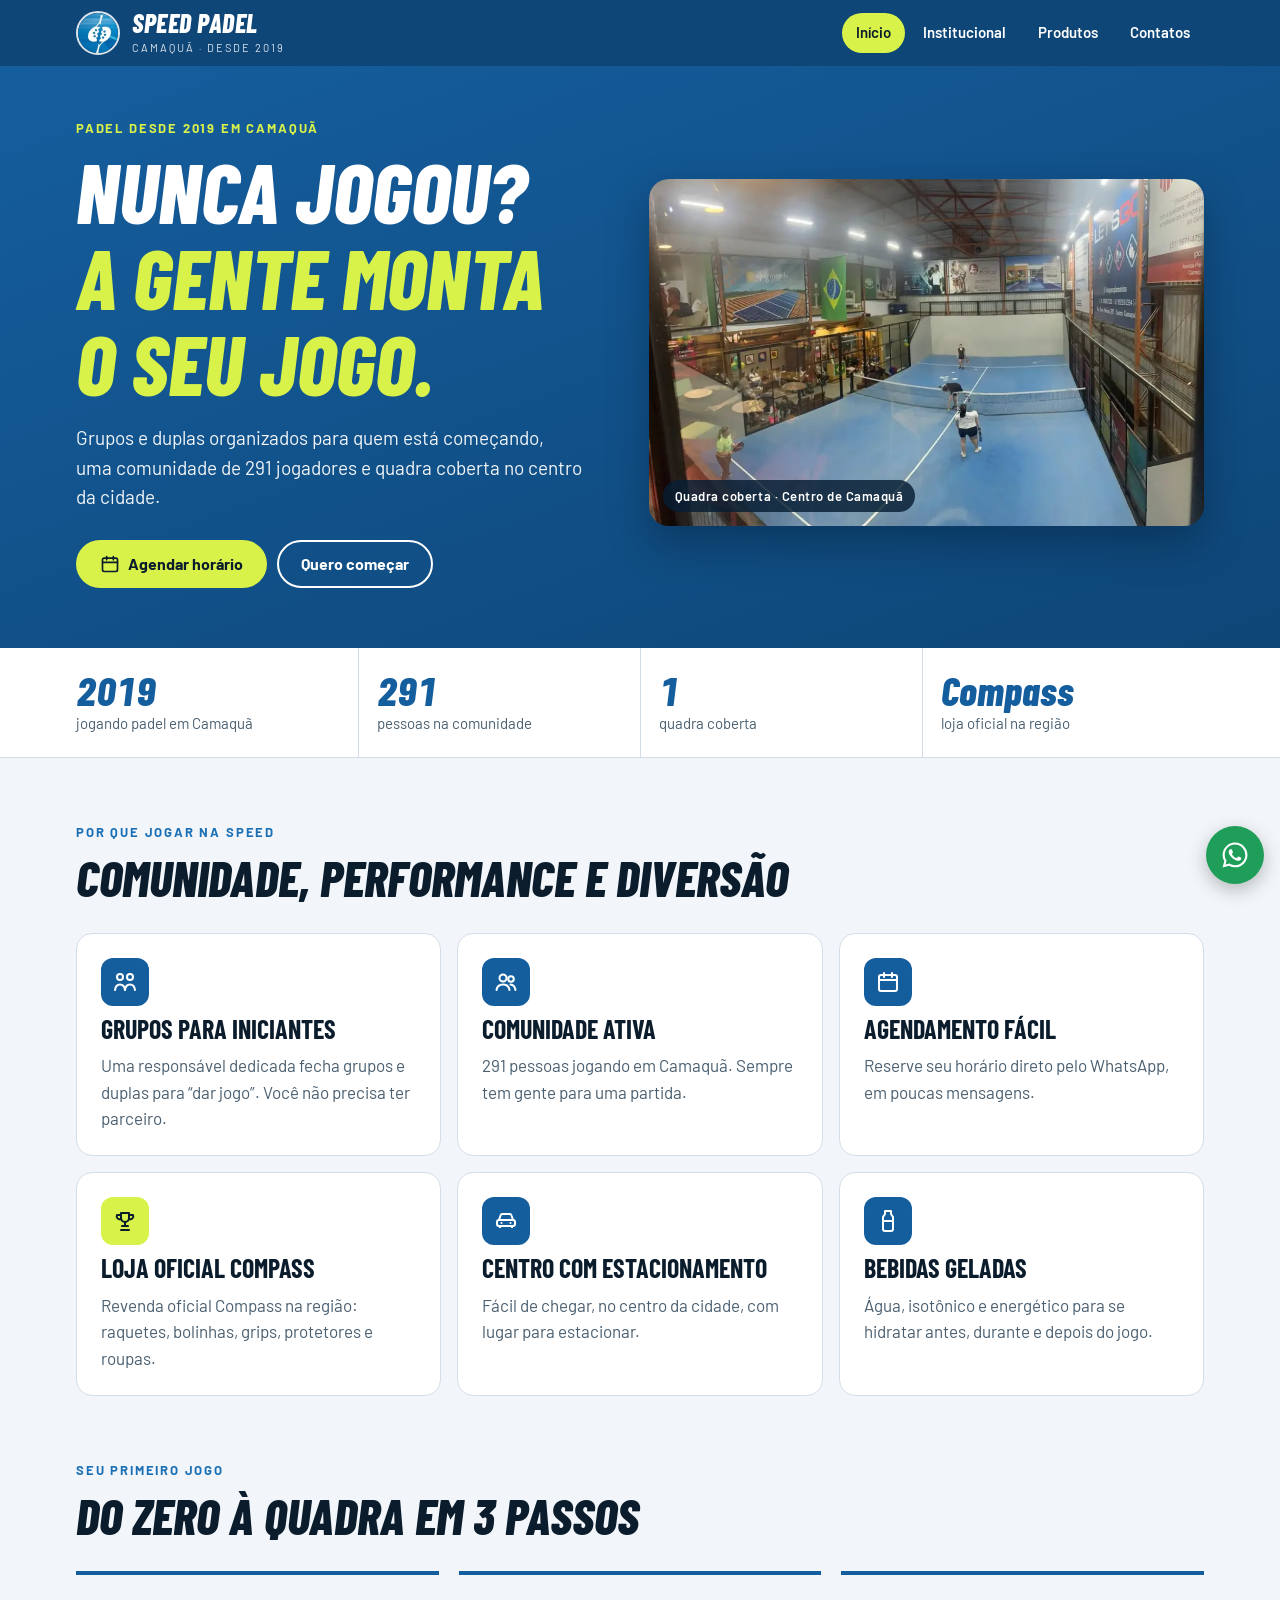
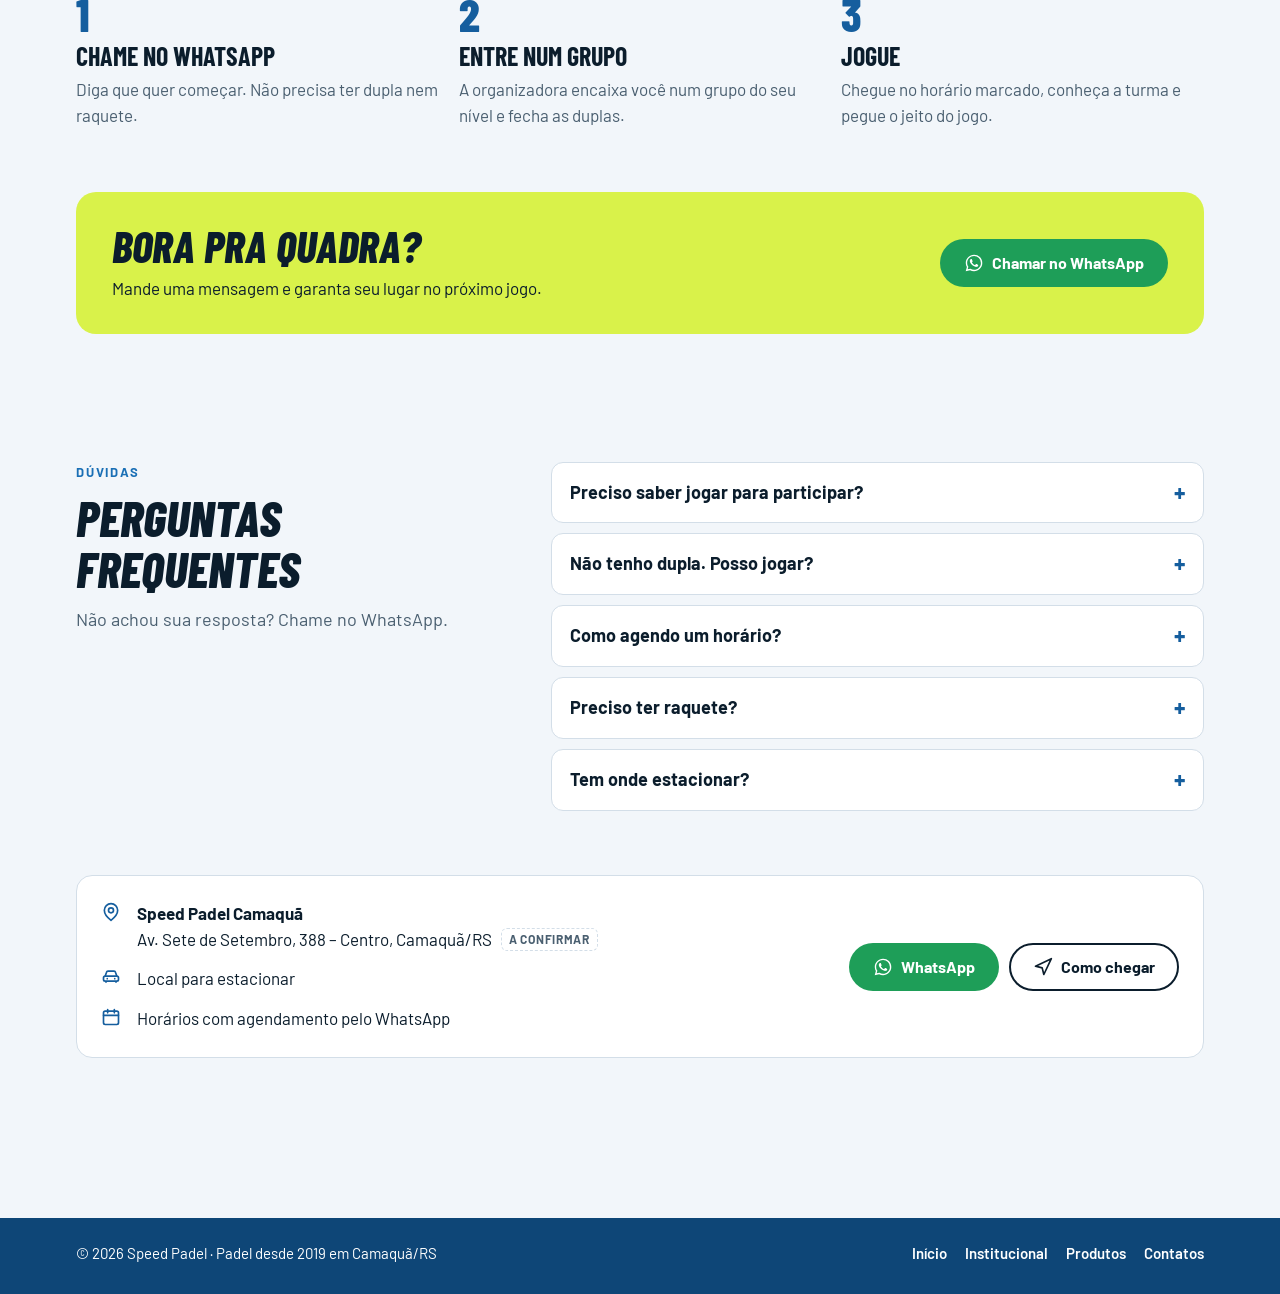
==== commit 66bc61a1: "Foto da quadra, logo e informações reais da Speed Padel no site" ====
--- a/index.html
+++ b/index.html
@@ -6,68 +6,69 @@
 <style>body{margin:0}img{max-width:100%}[hidden]{display:none!important}</style>
 <title>Speed Padel Camaquã</title>
 <meta name="claude:viewport-fit-sides" content="cover">
-<meta name="description" content="Speed Padel Camaquã: padel para iniciantes, jogos organizados, bebidas geladas e loja de equipamentos.">
+<meta name="description" content="Speed Padel Camaquã: padel desde 2019, comunidade ativa, jogos para iniciantes e loja oficial Compass na região.">
 <link rel="preconnect" href="https://fonts.googleapis.com">
 <link rel="preconnect" href="https://fonts.gstatic.com" crossorigin>
 <link rel="stylesheet" href="https://fonts.googleapis.com/css2?family=Barlow+Condensed:ital,wght@0,600;0,700;0,800;1,700;1,800&family=Barlow:wght@400;500;600;700&display=swap">
 <style>
-  /* Layout: faixa de cabeçalho fixa, abas por hash (#inicio, #institucional, #produtos, #contatos),
-     seções em coluna única de até 1120px; a quadra 20×10 m é o motivo gráfico do site. */
+  /* Layout: cabeçalho fixo azul com abas por hash (#inicio, #institucional, #produtos, #contatos);
+     faixa hero com a foto real da quadra; faixa de números; seções em coluna de até 1160px. */
   :root {
-    --bg: #F3F6F8;
+    --bg: #F2F6FA;
     --surface: #FFFFFF;
-    --fg: #0C1E2B;
-    --muted: #4E6272;
-    --line: #D5DEE5;
-    --court: #13507E;      /* azul da quadra */
-    --court-ink: #FFFFFF;  /* texto sobre o azul */
-    --ball: #DDF04A;       /* amarelo da bolinha */
-    --ball-ink: #0C1E2B;
-    --turf: #1E7A57;
-    --wa: #1F9E57;
+    --fg: #0B1D2C;
+    --muted: #4A5F70;
+    --line: #D3DEE8;
+    --court: #155E9E;      /* azul do logo e da quadra */
+    --court-deep: #0E4677;
+    --court-ink: #FFFFFF;
+    --ball: #D9F24A;       /* amarelo-limão da bolinha */
+    --ball-ink: #0B1D2C;
+    --turf: #1A6FB5;
+    --wa: #1E9E58;
     --wa-ink: #FFFFFF;
+    --err: #B3261E;
     --display: "Barlow Condensed", "Arial Narrow", "Helvetica Neue", Arial, sans-serif;
     --body: "Barlow", "Helvetica Neue", Arial, sans-serif;
-    --radius: 14px;
-    --max: 1120px;
+    --radius: 16px;
+    --max: 1160px;
   }
   @media (prefers-color-scheme: dark) {
     :root:not([data-theme="light"]) {
-      --bg: #08141D; --surface: #0F202C; --fg: #E8F0F5; --muted: #9DB2C1; --line: #22384A;
-      --court: #2B76AE; --court-ink: #FFFFFF; --ball: #DDF04A; --ball-ink: #0C1E2B; --turf: #3FA77E;
-      --wa: #22A85D; --wa-ink: #FFFFFF; color-scheme: dark;
+      --bg: #07131D; --surface: #0E1F2D; --fg: #E7F0F7; --muted: #9DB3C4; --line: #213A4F;
+      --court: #1B6CB0; --court-deep: #0C3A62; --court-ink: #FFFFFF; --ball: #D9F24A; --ball-ink: #0B1D2C;
+      --turf: #7DBBF0; --wa: #21A85F; --wa-ink: #FFFFFF; --err: #FF8A80; color-scheme: dark;
     }
   }
   :root[data-theme="dark"] {
-    --bg: #08141D; --surface: #0F202C; --fg: #E8F0F5; --muted: #9DB2C1; --line: #22384A;
-    --court: #2B76AE; --court-ink: #FFFFFF; --ball: #DDF04A; --ball-ink: #0C1E2B; --turf: #3FA77E;
-    --wa: #22A85D; --wa-ink: #FFFFFF; color-scheme: dark;
+    --bg: #07131D; --surface: #0E1F2D; --fg: #E7F0F7; --muted: #9DB3C4; --line: #213A4F;
+    --court: #1B6CB0; --court-deep: #0C3A62; --court-ink: #FFFFFF; --ball: #D9F24A; --ball-ink: #0B1D2C;
+    --turf: #7DBBF0; --wa: #21A85F; --wa-ink: #FFFFFF; --err: #FF8A80; color-scheme: dark;
   }
 
   * { box-sizing: border-box; }
   body { background: var(--bg); color: var(--fg); font-family: var(--body); font-size: 17px; line-height: 1.55; }
-  body::before { content: ""; position: fixed; inset: 0 0 auto; height: env(safe-area-inset-top, 0px); z-index: 30; background: var(--court); }
-  h1, h2, h3 { font-family: var(--display); line-height: 1.02; margin: 0; text-wrap: balance; letter-spacing: 0.005em; }
+  body::before { content: ""; position: fixed; inset: 0 0 auto; height: env(safe-area-inset-top, 0px); z-index: 30; background: var(--court-deep); }
+  h1, h2, h3 { font-family: var(--display); line-height: 1.02; margin: 0; text-wrap: balance; }
   p { margin: 0; }
   a { color: inherit; }
   :focus-visible { outline: 3px solid var(--ball); outline-offset: 2px; border-radius: 6px; }
-
   .wrap { max-width: var(--max); margin: 0 auto; padding-left: max(16px, env(safe-area-inset-left, 0px)); padding-right: max(16px, env(safe-area-inset-right, 0px)); }
 
   /* ---------- cabeçalho */
-  header.top { position: sticky; top: env(safe-area-inset-top, 0px); z-index: 20; background: var(--court); color: var(--court-ink); }
-  header.top .wrap { display: flex; align-items: center; justify-content: space-between; gap: 12px 24px; flex-wrap: wrap; padding-block: 10px; }
-  .logo { display: flex; align-items: center; gap: 10px; text-decoration: none; }
-  .logo svg { flex: none; }
-  .logo b { font-family: var(--display); font-weight: 800; font-style: italic; font-size: 26px; letter-spacing: 0.02em; text-transform: uppercase; line-height: 1; }
-  .logo small { display: block; font-size: 11px; letter-spacing: 0.18em; text-transform: uppercase; opacity: 0.85; margin-top: 2px; }
+  header.top { position: sticky; top: env(safe-area-inset-top, 0px); z-index: 20; background: var(--court-deep); color: var(--court-ink); }
+  header.top .wrap { display: flex; align-items: center; justify-content: space-between; gap: 10px 24px; flex-wrap: wrap; padding-block: 10px; }
+  .logo { display: flex; align-items: center; gap: 12px; text-decoration: none; }
+  .logo img { width: 44px; height: 44px; border-radius: 50%; flex: none; border: 2px solid rgba(255,255,255,0.85); }
+  .logo b { font-family: var(--display); font-weight: 800; font-style: italic; font-size: 26px; letter-spacing: 0.02em; text-transform: uppercase; line-height: 1; display: block; }
+  .logo small { display: block; font-size: 11px; letter-spacing: 0.18em; text-transform: uppercase; opacity: 0.85; margin-top: 3px; }
   nav.tabs { display: flex; gap: 4px; flex-wrap: wrap; }
-  nav.tabs a { text-decoration: none; font-weight: 600; font-size: 15px; padding: 8px 12px; border-radius: 999px; color: var(--court-ink); opacity: 0.9; }
-  nav.tabs a:hover { opacity: 1; background: rgba(255,255,255,0.12); }
-  nav.tabs a[aria-current="page"] { background: var(--ball); color: var(--ball-ink); opacity: 1; }
+  nav.tabs a { text-decoration: none; font-weight: 600; font-size: 15px; padding: 8px 14px; border-radius: 999px; color: var(--court-ink); }
+  nav.tabs a:hover { background: rgba(255,255,255,0.12); }
+  nav.tabs a[aria-current="page"] { background: var(--ball); color: var(--ball-ink); }
 
   /* ---------- botões */
-  .btn { display: inline-flex; align-items: center; justify-content: center; gap: 8px; min-height: 46px; padding: 10px 20px; border-radius: 999px; font-weight: 700; font-size: 16px; text-decoration: none; border: 2px solid transparent; cursor: pointer; font-family: var(--body); }
+  .btn { display: inline-flex; align-items: center; justify-content: center; gap: 8px; min-height: 48px; padding: 10px 22px; border-radius: 999px; font-weight: 700; font-size: 16px; text-decoration: none; border: 2px solid transparent; cursor: pointer; font-family: var(--body); line-height: 1.2; }
   .btn-wa { background: var(--wa); color: var(--wa-ink); }
   .btn-wa:hover { filter: brightness(1.07); }
   .btn-ball { background: var(--ball); color: var(--ball-ink); }
@@ -75,51 +76,58 @@
   .btn svg { flex: none; }
   .btns { display: flex; flex-wrap: wrap; gap: 10px; }
 
-  /* ---------- seções */
-  main { padding-bottom: 96px; } /* espaço para o botão flutuante do WhatsApp */
-  section.view[hidden] { display: none !important; }
-  .band { padding-block: 56px; }
-  .band + .band { padding-top: 0; }
+  /* ---------- estrutura */
+  main { padding-bottom: 96px; } /* reserva espaço para o botão flutuante */
+  .band { padding-block: 64px; }
+  .band.tight { padding-top: 0; }
   .eyebrow { font-size: 13px; font-weight: 700; letter-spacing: 0.14em; text-transform: uppercase; color: var(--turf); margin-bottom: 10px; }
-  .h2 { font-size: clamp(34px, 5vw, 48px); font-weight: 800; text-transform: uppercase; font-style: italic; }
+  .h2 { font-size: clamp(34px, 5vw, 50px); font-weight: 800; text-transform: uppercase; font-style: italic; }
   .lead { color: var(--muted); font-size: 18px; max-width: 62ch; margin-top: 12px; }
-  .head { margin-bottom: 28px; }
+  .head { margin-bottom: 30px; }
 
   /* hero */
-  .hero { background: var(--court); color: var(--court-ink); position: relative; overflow: hidden; }
-  .hero .wrap { display: grid; grid-template-columns: minmax(0, 1.05fr) minmax(0, 0.95fr); gap: 40px; align-items: center; padding-block: 56px 64px; }
-  .hero h1 { font-size: clamp(46px, 7.4vw, 86px); font-weight: 800; font-style: italic; text-transform: uppercase; }
-  .hero h1 em { font-style: italic; color: var(--ball); }
-  .hero p.sub { font-size: 19px; margin-top: 18px; max-width: 46ch; opacity: 0.92; }
+  .hero { background: linear-gradient(160deg, var(--court) 0%, var(--court-deep) 100%); color: var(--court-ink); }
+  .hero .wrap { display: grid; grid-template-columns: minmax(0, 1fr) minmax(0, 1.05fr); gap: 44px; align-items: center; padding-block: 52px 60px; }
+  .hero .eyebrow { color: var(--ball); }
+  .hero h1 { font-size: clamp(48px, 7vw, 84px); font-weight: 800; font-style: italic; text-transform: uppercase; }
+  .hero h1 em { color: var(--ball); font-style: italic; }
+  .hero p.sub { font-size: 19px; margin-top: 18px; max-width: 46ch; opacity: 0.94; }
   .hero .btns { margin-top: 28px; }
   .hero .btn-ghost { color: var(--court-ink); }
-  .court-fig { width: 100%; max-width: 100%; }
-  .court-fig figcaption { font-size: 13px; letter-spacing: 0.08em; text-transform: uppercase; opacity: 0.8; margin-top: 8px; text-align: center; }
-
-  .facts { display: flex; flex-wrap: wrap; gap: 10px 28px; margin-top: 26px; font-family: var(--display); font-size: 20px; font-weight: 700; text-transform: uppercase; letter-spacing: 0.03em; }
-  .facts span b { color: var(--ball); font-size: 26px; margin-right: 6px; }
+  .photo { position: relative; margin: 0; border-radius: 20px; overflow: hidden; box-shadow: 0 18px 40px rgba(3, 20, 38, 0.35); aspect-ratio: 16 / 10; max-width: 100%; background: var(--court-deep); }
+  .photo img { width: 100%; height: 100%; object-fit: cover; display: block; }
+  .photo figcaption { position: absolute; left: 14px; bottom: 14px; background: rgba(7, 30, 52, 0.82); color: #FFFFFF; font-size: 13px; font-weight: 600; letter-spacing: 0.04em; padding: 6px 12px; border-radius: 999px; }
+
+  /* números */
+  .stats { background: var(--surface); border-bottom: 1px solid var(--line); }
+  .stats .wrap { display: grid; grid-template-columns: repeat(4, minmax(0, 1fr)); padding-block: 0; }
+  .stat { padding: 22px 18px; border-left: 1px solid var(--line); display: flex; flex-direction: column; gap: 2px; }
+  .stat:first-child { border-left: 0; padding-left: 0; }
+  .stat b { font-family: var(--display); font-weight: 800; font-style: italic; font-size: 40px; line-height: 1; color: var(--court); font-variant-numeric: tabular-nums; }
+  .stat span { color: var(--muted); font-size: 15px; }
 
   /* cards de mesma altura */
-  .grid { display: grid; gap: 16px; grid-template-columns: repeat(auto-fit, minmax(240px, 1fr)); }
-  .card { background: var(--surface); border: 1px solid var(--line); border-radius: var(--radius); padding: 22px; display: flex; flex-direction: column; gap: 10px; min-width: 0; }
+  .grid { display: grid; gap: 16px; grid-template-columns: repeat(3, minmax(0, 1fr)); }
+  .card { background: var(--surface); border: 1px solid var(--line); border-radius: var(--radius); padding: 24px; display: flex; flex-direction: column; gap: 10px; min-width: 0; }
   .card h3 { font-size: 26px; font-weight: 700; text-transform: uppercase; }
   .card p { color: var(--muted); }
-  .card .mt-auto { margin-top: auto; padding-top: 8px; }
-  .ico { width: 46px; height: 46px; border-radius: 12px; background: var(--court); color: var(--court-ink); display: grid; place-items: center; flex: none; }
+  .ico { width: 48px; height: 48px; border-radius: 12px; background: var(--court); color: var(--court-ink); display: grid; place-items: center; flex: none; }
+  .ico.ball { background: var(--ball); color: var(--ball-ink); }
 
   /* passos */
-  .steps { display: grid; gap: 16px; grid-template-columns: repeat(3, minmax(0, 1fr)); counter-reset: step; }
+  .steps { display: grid; gap: 20px; grid-template-columns: repeat(3, minmax(0, 1fr)); list-style: none; margin: 0; padding: 0; }
   .step { border-top: 4px solid var(--court); padding-top: 16px; }
-  .step .n { font-family: var(--display); font-weight: 800; font-size: 44px; color: var(--court); line-height: 1; }
+  .step .n { font-family: var(--display); font-weight: 800; font-size: 46px; color: var(--court); line-height: 1; }
   .step h3 { font-size: 26px; text-transform: uppercase; margin-top: 6px; }
   .step p { color: var(--muted); margin-top: 6px; }
 
   /* faixa CTA */
-  .cta { background: var(--ball); color: var(--ball-ink); border-radius: var(--radius); padding: 32px; display: flex; flex-wrap: wrap; align-items: center; justify-content: space-between; gap: 18px; }
-  .cta h2 { font-size: clamp(30px, 4.4vw, 42px); font-weight: 800; font-style: italic; text-transform: uppercase; }
+  .cta { background: var(--ball); color: var(--ball-ink); border-radius: 20px; padding: 32px 36px; display: flex; flex-wrap: wrap; align-items: center; justify-content: space-between; gap: 18px; }
+  .cta h2 { font-size: clamp(30px, 4.4vw, 44px); font-weight: 800; font-style: italic; text-transform: uppercase; }
   .cta p { margin-top: 6px; max-width: 52ch; }
 
   /* faq */
+  .split { display: grid; grid-template-columns: minmax(0, 0.8fr) minmax(0, 1.2fr); gap: 40px; align-items: start; }
   .faq { display: grid; gap: 10px; }
   details { background: var(--surface); border: 1px solid var(--line); border-radius: 12px; padding: 0 18px; }
   summary { cursor: pointer; list-style: none; padding: 16px 0; font-weight: 700; font-size: 18px; display: flex; justify-content: space-between; gap: 12px; }
@@ -130,32 +138,43 @@
 
   /* unidade */
   .unit { display: grid; grid-template-columns: minmax(0, 1fr) auto; gap: 18px 28px; align-items: center; }
-  .unit dl { display: grid; grid-template-columns: 24px minmax(0, 1fr); gap: 10px 12px; margin: 0; }
+  .unit dl { display: grid; grid-template-columns: 24px minmax(0, 1fr); gap: 12px; margin: 0; }
   .unit dt { color: var(--court); padding-top: 2px; }
   .unit dd { margin: 0; }
-  .unit .btns { justify-content: flex-end; }
-  .pending { display: inline-block; font-size: 12px; font-weight: 700; letter-spacing: 0.06em; text-transform: uppercase; background: var(--bg); color: var(--muted); border: 1px dashed var(--line); border-radius: 6px; padding: 1px 7px; margin-left: 6px; vertical-align: 2px; }
+  .pending { display: inline-block; font-size: 12px; font-weight: 700; letter-spacing: 0.06em; text-transform: uppercase; color: var(--muted); border: 1px dashed var(--line); border-radius: 6px; padding: 1px 7px; margin-left: 6px; vertical-align: 2px; }
 
   /* institucional */
-  .about { display: grid; grid-template-columns: minmax(0, 1.1fr) minmax(0, 0.9fr); gap: 40px; align-items: start; }
+  .about { display: grid; grid-template-columns: minmax(0, 1.1fr) minmax(0, 0.9fr); gap: 44px; align-items: start; }
   .prose { max-width: 62ch; display: grid; gap: 14px; }
   .prose h3 { font-size: 28px; text-transform: uppercase; margin-top: 10px; }
   .prose p { color: var(--muted); font-size: 18px; }
+  .side { display: grid; gap: 16px; }
   .specs { background: var(--surface); border: 1px solid var(--line); border-radius: var(--radius); padding: 22px; }
-  .specs h3 { font-size: 24px; text-transform: uppercase; margin-bottom: 10px; }
-  .specs table { width: 100%; border-collapse: collapse; font-variant-numeric: tabular-nums; }
+  .specs h3 { font-size: 24px; text-transform: uppercase; margin-bottom: 8px; }
+  .specs table { width: 100%; border-collapse: collapse; }
   .specs td { padding: 10px 0; border-top: 1px solid var(--line); vertical-align: top; }
-  .specs td:first-child { color: var(--muted); padding-right: 14px; width: 46%; }
+  .specs td:first-child { color: var(--muted); padding-right: 14px; width: 42%; }
   .specs td:last-child { font-weight: 600; }
+  .court-fig { margin: 0; background: var(--court); color: var(--court-ink); border-radius: var(--radius); padding: 18px; }
+  .court-fig figcaption { font-size: 13px; letter-spacing: 0.06em; text-transform: uppercase; opacity: 0.85; margin-top: 8px; text-align: center; }
+  .pillars { display: grid; grid-template-columns: repeat(3, minmax(0, 1fr)); gap: 16px; }
+  .pillar { background: var(--court); color: var(--court-ink); border-radius: var(--radius); padding: 26px; display: flex; flex-direction: column; gap: 8px; }
+  .pillar h3 { font-size: 34px; font-style: italic; font-weight: 800; text-transform: uppercase; color: var(--ball); }
+  .pillar p { opacity: 0.92; }
 
   /* produtos */
+  .brand-band { display: grid; grid-template-columns: auto minmax(0, 1fr) auto; gap: 18px 24px; align-items: center; background: var(--court-deep); color: var(--court-ink); border-radius: var(--radius); padding: 22px 26px; margin-bottom: 26px; }
+  .brand-band .badge { font-family: var(--display); font-weight: 800; font-style: italic; text-transform: uppercase; font-size: 30px; background: var(--ball); color: var(--ball-ink); border-radius: 10px; padding: 6px 14px; line-height: 1; }
+  .brand-band p { opacity: 0.92; }
+  .brand-band strong { display: block; font-size: 19px; opacity: 1; }
   .chips { display: flex; flex-wrap: wrap; gap: 8px; margin-bottom: 22px; }
-  .chip { border: 1px solid var(--line); background: var(--surface); color: var(--fg); border-radius: 999px; padding: 8px 14px; font-weight: 600; font-size: 15px; cursor: pointer; font-family: var(--body); }
+  .chip { border: 1px solid var(--line); background: var(--surface); color: var(--fg); border-radius: 999px; padding: 8px 16px; font-weight: 600; font-size: 15px; cursor: pointer; font-family: var(--body); }
   .chip[aria-pressed="true"] { background: var(--court); border-color: var(--court); color: var(--court-ink); }
-  .products { display: grid; gap: 16px; grid-template-columns: repeat(auto-fill, minmax(220px, 1fr)); }
+  .products { display: grid; gap: 16px; grid-template-columns: repeat(auto-fill, minmax(230px, 1fr)); }
   .product { background: var(--surface); border: 1px solid var(--line); border-radius: var(--radius); overflow: hidden; display: flex; flex-direction: column; min-width: 0; }
-  .product .img { aspect-ratio: 1 / 1; max-width: 100%; display: grid; place-items: center; background: var(--court); color: var(--court-ink); }
-  .product .img svg { width: 46%; height: 46%; }
+  .product .img { aspect-ratio: 1 / 1; max-width: 100%; display: grid; place-items: center; background: linear-gradient(160deg, var(--court) 0%, var(--court-deep) 100%); color: var(--court-ink); position: relative; }
+  .product .img svg { width: 44%; height: 44%; }
+  .product .img .tag { position: absolute; left: 10px; top: 10px; background: var(--ball); color: var(--ball-ink); font-size: 12px; font-weight: 700; letter-spacing: 0.06em; text-transform: uppercase; border-radius: 6px; padding: 3px 8px; }
   .product .body { padding: 16px; display: flex; flex-direction: column; gap: 6px; flex: 1; }
   .product .cat { font-size: 12px; font-weight: 700; letter-spacing: 0.12em; text-transform: uppercase; color: var(--turf); }
   .product h3 { font-size: 24px; font-weight: 700; text-transform: uppercase; }
@@ -166,50 +185,54 @@
 
   /* contatos (estilo Linktree) */
   .links-page { max-width: 560px; margin: 0 auto; text-align: center; }
-  .links-page .avatar { width: 96px; height: 96px; border-radius: 50%; background: var(--court); color: var(--court-ink); display: grid; place-items: center; margin: 0 auto 14px; }
-  .links-page h2 { font-size: 40px; font-weight: 800; font-style: italic; text-transform: uppercase; }
+  .links-page .avatar { width: 112px; height: 112px; border-radius: 50%; margin: 0 auto 14px; border: 4px solid var(--ball); display: block; }
+  .links-page h2 { font-size: 42px; font-weight: 800; font-style: italic; text-transform: uppercase; }
   .links-page .lead { margin: 8px auto 24px; }
   .link-list { display: grid; gap: 12px; text-align: left; }
-  .link-btn { display: grid; grid-template-columns: 28px minmax(0, 1fr) 18px; align-items: center; gap: 14px; min-height: 58px; padding: 12px 18px; border-radius: 14px; background: var(--surface); border: 1px solid var(--line); text-decoration: none; font-weight: 700; font-size: 17px; }
+  .link-btn { display: grid; grid-template-columns: 28px minmax(0, 1fr) 18px; align-items: center; gap: 14px; min-height: 60px; padding: 12px 18px; border-radius: 14px; background: var(--surface); border: 1px solid var(--line); text-decoration: none; font-weight: 700; font-size: 17px; }
   .link-btn:hover { border-color: var(--court); }
   .link-btn.hl { background: var(--wa); border-color: var(--wa); color: var(--wa-ink); }
   .link-btn small { display: block; font-weight: 500; font-size: 14px; color: var(--muted); }
-  .link-btn.hl small { color: var(--wa-ink); opacity: 0.9; }
+  .link-btn.hl small { color: var(--wa-ink); opacity: 0.92; }
   .copy-row { display: flex; flex-wrap: wrap; gap: 8px; align-items: center; justify-content: center; margin-top: 18px; font-size: 15px; color: var(--muted); }
   .copy-row button { font: inherit; font-weight: 600; background: none; border: 1px solid var(--line); color: var(--fg); border-radius: 999px; padding: 4px 12px; cursor: pointer; }
-
   form.contact { text-align: left; background: var(--surface); border: 1px solid var(--line); border-radius: var(--radius); padding: 22px; display: grid; gap: 14px; margin-top: 28px; }
   form.contact h3 { font-size: 26px; text-transform: uppercase; }
   .field { display: grid; gap: 6px; }
   .field label { font-weight: 600; font-size: 15px; }
   .field input, .field textarea, .field select { font: inherit; font-size: 16px; padding: 11px 12px; border-radius: 10px; border: 1px solid var(--line); background: var(--bg); color: var(--fg); width: 100%; }
   .field textarea { min-height: 110px; resize: vertical; }
-  .field .err { color: #B3261E; font-size: 14px; }
-  :root[data-theme="dark"] .field .err { color: #FF8A80; }
+  .field .err { color: var(--err); font-size: 14px; }
   .form-msg { font-size: 15px; border-radius: 10px; padding: 10px 12px; background: var(--bg); border: 1px solid var(--line); }
 
   /* rodapé */
-  footer.site { background: var(--surface); border-top: 1px solid var(--line); }
-  footer.site .wrap { display: flex; flex-wrap: wrap; gap: 12px 24px; justify-content: space-between; padding-block: 24px 28px; font-size: 15px; color: var(--muted); }
-  footer.site nav { display: flex; flex-wrap: wrap; gap: 6px 16px; }
-  footer.site a { text-decoration: none; font-weight: 600; color: var(--fg); }
-
-  /* WhatsApp flutuante */
+  footer.site { background: var(--court-deep); color: var(--court-ink); }
+  footer.site .wrap { display: flex; flex-wrap: wrap; gap: 12px 24px; justify-content: space-between; align-items: center; padding-block: 24px 28px; font-size: 15px; }
+  footer.site nav { display: flex; flex-wrap: wrap; gap: 6px 18px; }
+  footer.site a { text-decoration: none; font-weight: 600; }
+
   .wa-float { position: fixed; right: calc(16px + env(safe-area-inset-right, 0px)); bottom: calc(16px + env(safe-area-inset-bottom, 0px)); z-index: 25; width: 58px; height: 58px; border-radius: 50%; background: var(--wa); color: var(--wa-ink); display: grid; place-items: center; box-shadow: 0 6px 18px rgba(0,0,0,0.25); text-decoration: none; }
 
-  @media (max-width: 860px) {
-    .hero .wrap, .about { grid-template-columns: minmax(0, 1fr); }
-    .hero .wrap { padding-block: 36px 44px; gap: 28px; }
-    .steps { grid-template-columns: minmax(0, 1fr); }
+  @media (max-width: 900px) {
+    .hero .wrap, .about, .split { grid-template-columns: minmax(0, 1fr); }
+    .hero .wrap { padding-block: 32px 40px; gap: 28px; }
+    .grid { grid-template-columns: repeat(2, minmax(0, 1fr)); }
+    .steps, .pillars { grid-template-columns: minmax(0, 1fr); }
     .unit { grid-template-columns: minmax(0, 1fr); }
-    .unit .btns { justify-content: flex-start; }
-  }
-  @media (max-width: 520px) {
+    .stats .wrap { grid-template-columns: repeat(2, minmax(0, 1fr)); }
+    .stat:nth-child(3) { border-left: 0; padding-left: 0; }
+    .stat:nth-child(n+3) { border-top: 1px solid var(--line); }
+    .brand-band { grid-template-columns: minmax(0, 1fr); }
+  }
+  @media (max-width: 560px) {
     header.top .wrap { justify-content: center; }
     nav.tabs { justify-content: center; }
     nav.tabs a { padding: 7px 10px; font-size: 14px; }
+    .grid { grid-template-columns: minmax(0, 1fr); }
     .btns .btn { flex: 1 1 100%; }
     .cta { padding: 24px; }
+    .band { padding-block: 48px; }
+    .stat b { font-size: 34px; }
     .products { grid-template-columns: repeat(2, minmax(0, 1fr)); gap: 12px; }
     .product .body { padding: 12px; }
     .product h3 { font-size: 20px; }
@@ -223,39 +246,34 @@
 </head>
 <body>
 
-<!-- Ícones reutilizáveis -->
 <svg width="0" height="0" style="position:absolute" aria-hidden="true">
   <defs>
     <symbol id="i-wa" viewBox="0 0 24 24"><path fill="currentColor" d="M12.04 2C6.58 2 2.13 6.45 2.13 11.91c0 1.75.46 3.45 1.32 4.95L2.05 22l5.25-1.38a9.9 9.9 0 0 0 4.74 1.21h.01c5.46 0 9.91-4.45 9.91-9.91 0-2.65-1.03-5.14-2.9-7.01A9.82 9.82 0 0 0 12.04 2Zm0 18.15h-.01a8.23 8.23 0 0 1-4.2-1.15l-.3-.18-3.12.82.83-3.04-.2-.31a8.2 8.2 0 0 1-1.26-4.38c0-4.54 3.7-8.23 8.25-8.23 2.2 0 4.27.86 5.83 2.42a8.18 8.18 0 0 1 2.41 5.82c0 4.54-3.7 8.23-8.23 8.23Zm4.52-6.16c-.25-.12-1.47-.72-1.69-.81-.23-.08-.39-.12-.56.13-.16.25-.64.81-.79.97-.14.17-.29.19-.54.06-.25-.12-1.05-.39-1.99-1.23-.74-.66-1.23-1.47-1.38-1.72-.14-.25-.02-.38.11-.51.11-.11.25-.29.37-.43.12-.15.16-.25.25-.42.08-.16.04-.31-.02-.43-.06-.12-.56-1.34-.76-1.84-.2-.48-.41-.42-.56-.43h-.48a.92.92 0 0 0-.66.31c-.23.25-.87.85-.87 2.07 0 1.22.89 2.4 1.01 2.56.12.17 1.75 2.67 4.23 3.74.59.26 1.05.41 1.41.52.59.19 1.13.16 1.56.1.48-.07 1.47-.6 1.67-1.18.21-.58.21-1.07.15-1.18-.06-.1-.22-.16-.47-.29Z"/></symbol>
-    <symbol id="i-pin" viewBox="0 0 24 24"><path fill="none" stroke="currentColor" stroke-width="2" stroke-linecap="round" stroke-linejoin="round" d="M20 10c0 6-8 12-8 12S4 16 4 10a8 8 0 0 1 16 0Z"/><circle cx="12" cy="10" r="3" fill="none" stroke="currentColor" stroke-width="2"/></symbol>
-    <symbol id="i-clock" viewBox="0 0 24 24"><circle cx="12" cy="12" r="9" fill="none" stroke="currentColor" stroke-width="2"/><path d="M12 7v5l3 2" fill="none" stroke="currentColor" stroke-width="2" stroke-linecap="round"/></symbol>
-    <symbol id="i-phone" viewBox="0 0 24 24"><path fill="none" stroke="currentColor" stroke-width="2" stroke-linejoin="round" d="M22 16.9v3a2 2 0 0 1-2.2 2 19.8 19.8 0 0 1-8.6-3.1 19.5 19.5 0 0 1-6-6A19.8 19.8 0 0 1 2.1 4.2 2 2 0 0 1 4.1 2h3a2 2 0 0 1 2 1.7c.1.9.4 1.8.7 2.7a2 2 0 0 1-.5 2.1L8 9.8a16 16 0 0 0 6 6l1.3-1.3a2 2 0 0 1 2.1-.4c.9.3 1.8.6 2.7.7a2 2 0 0 1 1.7 2Z"/></symbol>
+    <symbol id="i-pin" viewBox="0 0 24 24"><path fill="none" stroke="currentColor" stroke-width="2" stroke-linejoin="round" d="M20 10c0 6-8 12-8 12S4 16 4 10a8 8 0 0 1 16 0Z"/><circle cx="12" cy="10" r="3" fill="none" stroke="currentColor" stroke-width="2"/></symbol>
+    <symbol id="i-car" viewBox="0 0 24 24"><g fill="none" stroke="currentColor" stroke-width="2" stroke-linejoin="round"><path d="M5 11l1.5-4.5A2 2 0 0 1 8.4 5h7.2a2 2 0 0 1 1.9 1.5L19 11"/><rect x="3" y="11" width="18" height="6" rx="2"/><path d="M6 17v2M18 17v2"/></g><circle cx="7.5" cy="14" r="1" fill="currentColor"/><circle cx="16.5" cy="14" r="1" fill="currentColor"/></symbol>
+    <symbol id="i-cal" viewBox="0 0 24 24"><g fill="none" stroke="currentColor" stroke-width="2" stroke-linecap="round"><rect x="3" y="5" width="18" height="16" rx="2"/><path d="M3 10h18M8 3v4M16 3v4"/></g></symbol>
     <symbol id="i-insta" viewBox="0 0 24 24"><rect x="2.5" y="2.5" width="19" height="19" rx="5" fill="none" stroke="currentColor" stroke-width="2"/><circle cx="12" cy="12" r="4" fill="none" stroke="currentColor" stroke-width="2"/><circle cx="17.5" cy="6.5" r="1.2" fill="currentColor"/></symbol>
     <symbol id="i-nav" viewBox="0 0 24 24"><path fill="none" stroke="currentColor" stroke-width="2" stroke-linejoin="round" d="m3 11 19-9-9 19-2-8-8-2Z"/></symbol>
     <symbol id="i-bag" viewBox="0 0 24 24"><path fill="none" stroke="currentColor" stroke-width="2" stroke-linejoin="round" d="M6 2 3 6v14a2 2 0 0 0 2 2h14a2 2 0 0 0 2-2V6l-3-4Z M3 6h18 M16 10a4 4 0 0 1-8 0"/></symbol>
     <symbol id="i-info" viewBox="0 0 24 24"><circle cx="12" cy="12" r="9" fill="none" stroke="currentColor" stroke-width="2"/><path d="M12 16v-5M12 8h.01" stroke="currentColor" stroke-width="2" stroke-linecap="round"/></symbol>
     <symbol id="i-arrow" viewBox="0 0 24 24"><path d="M9 6l6 6-6 6" fill="none" stroke="currentColor" stroke-width="2.4" stroke-linecap="round" stroke-linejoin="round"/></symbol>
     <symbol id="i-users" viewBox="0 0 24 24"><g fill="none" stroke="currentColor" stroke-width="2" stroke-linecap="round"><circle cx="9" cy="8" r="3.5"/><path d="M2.5 20c.6-3.6 3.2-5.5 6.5-5.5s5.9 1.9 6.5 5.5"/><circle cx="17" cy="9" r="2.8"/><path d="M16.5 14.6c2.6.2 4.4 1.9 5 5.4"/></g></symbol>
-    <symbol id="i-party" viewBox="0 0 24 24"><g fill="none" stroke="currentColor" stroke-width="2" stroke-linecap="round" stroke-linejoin="round"><path d="M4 20 9 6l9 9-14 5Z"/><path d="M14 4c0 1.5 1 2 2 2M20 10c-1.5 0-2 1-2 2M17 3l.01 0M21 7l.01 0"/></g></symbol>
+    <symbol id="i-pair" viewBox="0 0 24 24"><g fill="none" stroke="currentColor" stroke-width="2" stroke-linecap="round"><circle cx="7" cy="7" r="3"/><circle cx="17" cy="7" r="3"/><path d="M2 20c.5-3.5 2.4-5.5 5-5.5s4.5 2 5 5.5M12 20c.5-3.5 2.4-5.5 5-5.5s4.5 2 5 5.5"/></g></symbol>
+    <symbol id="i-trophy" viewBox="0 0 24 24"><g fill="none" stroke="currentColor" stroke-width="2" stroke-linejoin="round" stroke-linecap="round"><path d="M8 4h8v5a4 4 0 0 1-8 0V4Z"/><path d="M8 6H4a3 3 0 0 0 4 4M16 6h4a3 3 0 0 1-4 4M12 13v4M8 21h8M9 17h6"/></g></symbol>
     <symbol id="i-drink" viewBox="0 0 24 24"><g fill="none" stroke="currentColor" stroke-width="2" stroke-linejoin="round"><path d="M9 2h6v3l2 3v12a2 2 0 0 1-2 2H9a2 2 0 0 1-2-2V8l2-3Z"/><path d="M7 12h10"/></g></symbol>
     <symbol id="i-racket" viewBox="0 0 24 24"><g fill="none" stroke="currentColor" stroke-width="2" stroke-linecap="round"><ellipse cx="10" cy="9" rx="6.5" ry="7"/><path d="M14.5 14.2 20 21"/><circle cx="8" cy="7" r=".6" fill="currentColor"/><circle cx="11" cy="6" r=".6" fill="currentColor"/><circle cx="9" cy="10" r=".6" fill="currentColor"/><circle cx="12" cy="9.5" r=".6" fill="currentColor"/><circle cx="7" cy="11" r=".6" fill="currentColor"/></g></symbol>
     <symbol id="i-ball" viewBox="0 0 24 24"><g fill="none" stroke="currentColor" stroke-width="2"><circle cx="12" cy="12" r="9"/><path d="M4.5 7c3.5 1.5 3.5 8.5 0 10M19.5 7c-3.5 1.5-3.5 8.5 0 10"/></g></symbol>
     <symbol id="i-grip" viewBox="0 0 24 24"><g fill="none" stroke="currentColor" stroke-width="2" stroke-linecap="round"><rect x="8" y="2" width="8" height="20" rx="3"/><path d="M8 7l8-3M8 12l8-3M8 17l8-3M8 21l8-2.5"/></g></symbol>
     <symbol id="i-shield" viewBox="0 0 24 24"><path fill="none" stroke="currentColor" stroke-width="2" stroke-linejoin="round" d="M12 2 4 5v6c0 5 3.4 9.4 8 11 4.6-1.6 8-6 8-11V5l-8-3Z"/></symbol>
     <symbol id="i-shirt" viewBox="0 0 24 24"><path fill="none" stroke="currentColor" stroke-width="2" stroke-linejoin="round" d="M8 3 3 6l2 5 2-1v11h10V10l2 1 2-5-5-3a4 4 0 0 1-8 0Z"/></symbol>
-    <symbol id="i-bolt" viewBox="0 0 24 24"><path fill="none" stroke="currentColor" stroke-width="2" stroke-linejoin="round" d="M13 2 4 14h7l-1 8 9-12h-7l1-8Z"/></symbol>
   </defs>
 </svg>
 
 <header class="top">
   <div class="wrap">
     <a class="logo" href="#inicio" aria-label="Speed Padel, início">
-      <svg width="40" height="40" viewBox="0 0 40 40" aria-hidden="true">
-        <circle cx="20" cy="20" r="18" fill="var(--ball)"/>
-        <path d="M6 13c6 2.6 6 11.4 0 14M34 13c-6 2.6-6 11.4 0 14" fill="none" stroke="var(--ball-ink)" stroke-width="2.4"/>
-        <path d="M14 30 26 10" stroke="var(--court)" stroke-width="3" stroke-linecap="round"/>
-      </svg>
-      <span><b>Speed Padel</b><small>Camaquã · RS</small></span>
+      <img src="[data-uri]" alt="" width="44" height="44">
+      <span><b>Speed Padel</b><small>Camaquã · desde 2019</small></span>
     </a>
     <nav class="tabs" aria-label="Páginas">
       <a href="#inicio" data-tab="inicio">Início</a>
@@ -268,49 +286,33 @@
 
 <main>
   <!-- ============================================================ INÍCIO -->
-  <section class="view" id="view-inicio" data-view="inicio">
+  <section class="view" data-view="inicio">
     <div class="hero">
       <div class="wrap">
         <div>
-          <p class="eyebrow" style="color:var(--ball)">Padel em Camaquã</p>
-          <h1>Nunca jogou? <em>Comece aqui.</em></h1>
-          <p class="sub">Jogos organizados para iniciantes, turma animada e quadra pronta para você entrar em ação. A gente monta a dupla, você só traz a vontade de jogar.</p>
+          <p class="eyebrow">Padel desde 2019 em Camaquã</p>
+          <h1>Nunca jogou? <em>A gente monta o seu jogo.</em></h1>
+          <p class="sub">Grupos e duplas organizados para quem está começando, uma comunidade de 291 jogadores e quadra coberta no centro da cidade.</p>
           <div class="btns">
-            <a class="btn btn-wa js-wa" data-msg="Olá! Quero jogar padel na Speed Padel. Como faço para entrar nos jogos de iniciantes?" href="#contatos">
-              <svg width="20" height="20"><use href="#i-wa"/></svg>Quero jogar
+            <a class="btn btn-ball js-wa" data-msg="Olá! Quero agendar um horário na Speed Padel." href="#contatos">
+              <svg width="20" height="20"><use href="#i-cal"/></svg>Agendar horário
             </a>
-            <a class="btn btn-ghost" href="#produtos">Ver produtos</a>
+            <a class="btn btn-ghost js-wa" data-msg="Olá! Nunca joguei padel e quero entrar num grupo de iniciantes." href="#contatos">Quero começar</a>
           </div>
-          <div class="facts" aria-label="Números da arena">
-            <span><b>1</b>quadra</span>
-            <span><b>4</b>jogadores por partida</span>
-            <span><b>0</b>experiência exigida</span>
-          </div>
-        </div>
-        <figure class="court-fig" style="margin:0">
-          <svg viewBox="0 0 336 184" role="img" aria-label="Desenho da quadra de padel vista de cima: 20 metros por 10 metros, com rede no meio e paredes de fundo">
-            <rect x="10" y="10" width="300" height="150" rx="4" fill="#1E7A57" />
-            <rect x="10" y="10" width="300" height="150" rx="4" fill="none" stroke="#FFFFFF" stroke-width="3"/>
-            <!-- paredes de fundo (vidro) -->
-            <rect x="6" y="6" width="8" height="158" fill="#BFE3F5" opacity=".7"/>
-            <rect x="306" y="6" width="8" height="158" fill="#BFE3F5" opacity=".7"/>
-            <!-- linhas de saque: 6,95 m da rede -->
-            <line x1="56" y1="10" x2="56" y2="160" stroke="#FFFFFF" stroke-width="2"/>
-            <line x1="264" y1="10" x2="264" y2="160" stroke="#FFFFFF" stroke-width="2"/>
-            <line x1="56" y1="85" x2="264" y2="85" stroke="#FFFFFF" stroke-width="2"/>
-            <!-- rede -->
-            <line x1="160" y1="4" x2="160" y2="166" stroke="#DDF04A" stroke-width="4"/>
-            <!-- jogadores -->
-            <g fill="#DDF04A" stroke="#0C1E2B" stroke-width="1.5">
-              <circle cx="100" cy="50" r="8"/><circle cx="100" cy="120" r="8"/>
-              <circle cx="220" cy="50" r="8"/><circle cx="220" cy="120" r="8"/>
-            </g>
-            <circle cx="186" cy="70" r="4" fill="#FFFFFF"/>
-            <text x="160" y="178" fill="#FFFFFF" font-size="11" text-anchor="middle" font-family="Barlow, Arial, sans-serif">20 m</text>
-            <text x="326" y="85" fill="#FFFFFF" font-size="11" text-anchor="middle" font-family="Barlow, Arial, sans-serif" transform="rotate(90 326 85)">10 m</text>
-          </svg>
-          <figcaption>Quadra oficial de padel: 20 × 10 m, jogo em duplas</figcaption>
+        </div>
+        <figure class="photo">
+          <img src="[data-uri]" alt="Quadra coberta da Speed Padel, com piso azul, rede no centro e jogadoras em partida" width="1100" height="679">
+          <figcaption>Quadra coberta · Centro de Camaquã</figcaption>
         </figure>
+      </div>
+    </div>
+
+    <div class="stats" aria-label="Números da Speed Padel">
+      <div class="wrap">
+        <div class="stat"><b>2019</b><span>jogando padel em Camaquã</span></div>
+        <div class="stat"><b>291</b><span>pessoas na comunidade</span></div>
+        <div class="stat"><b>1</b><span>quadra coberta</span></div>
+        <div class="stat"><b>Compass</b><span>loja oficial na região</span></div>
       </div>
     </div>
 
@@ -318,67 +320,72 @@
       <div class="wrap">
         <div class="head">
           <p class="eyebrow">Por que jogar na Speed</p>
-          <h2 class="h2">Feito para quem está começando</h2>
+          <h2 class="h2">Comunidade, performance e diversão</h2>
         </div>
         <div class="grid">
-          <article class="card"><span class="ico"><svg width="24" height="24"><use href="#i-users"/></svg></span><h3>Jogos para iniciantes</h3><p>O grupo da casa fecha partidas para quem está começando, com duplas equilibradas e clima leve.</p></article>
-          <article class="card"><span class="ico"><svg width="24" height="24"><use href="#i-party"/></svg></span><h3>Turma animada</h3><p>Muita gente jogando toda semana. É fácil achar parceiros e fazer amizade dentro e fora da quadra.</p></article>
+          <article class="card"><span class="ico"><svg width="24" height="24"><use href="#i-pair"/></svg></span><h3>Grupos para iniciantes</h3><p>Uma responsável dedicada fecha grupos e duplas para “dar jogo”. Você não precisa ter parceiro.</p></article>
+          <article class="card"><span class="ico"><svg width="24" height="24"><use href="#i-users"/></svg></span><h3>Comunidade ativa</h3><p>291 pessoas jogando em Camaquã. Sempre tem gente para uma partida.</p></article>
+          <article class="card"><span class="ico"><svg width="24" height="24"><use href="#i-cal"/></svg></span><h3>Agendamento fácil</h3><p>Reserve seu horário direto pelo WhatsApp, em poucas mensagens.</p></article>
+          <article class="card"><span class="ico ball"><svg width="24" height="24"><use href="#i-trophy"/></svg></span><h3>Loja oficial Compass</h3><p>Revenda oficial Compass na região: raquetes, bolinhas, grips, protetores e roupas.</p></article>
+          <article class="card"><span class="ico"><svg width="24" height="24"><use href="#i-car"/></svg></span><h3>Centro com estacionamento</h3><p>Fácil de chegar, no centro da cidade, com lugar para estacionar.</p></article>
           <article class="card"><span class="ico"><svg width="24" height="24"><use href="#i-drink"/></svg></span><h3>Bebidas geladas</h3><p>Água, isotônico e energético para se hidratar antes, durante e depois do jogo.</p></article>
-          <article class="card"><span class="ico"><svg width="24" height="24"><use href="#i-bag"/></svg></span><h3>Equipamentos</h3><p>Raquetes, bolinhas, grips, protetores e roupas para você jogar com conforto.</p></article>
-        </div>
-      </div>
-    </div>
-
-    <div class="band">
+        </div>
+      </div>
+    </div>
+
+    <div class="band tight">
       <div class="wrap">
         <div class="head">
           <p class="eyebrow">Seu primeiro jogo</p>
           <h2 class="h2">Do zero à quadra em 3 passos</h2>
         </div>
-        <ol class="steps" style="list-style:none;margin:0;padding:0">
-          <li class="step"><div class="n">1</div><h3>Chame no WhatsApp</h3><p>Diga que quer começar. Não precisa ter parceiro nem raquete.</p></li>
-          <li class="step"><div class="n">2</div><h3>Entre no grupo</h3><p>Os jogos para iniciantes são combinados no grupo da arena.</p></li>
-          <li class="step"><div class="n">3</div><h3>Jogue</h3><p>Chegue no horário, conheça a turma e pegue o jeito do jogo.</p></li>
+        <ol class="steps">
+          <li class="step"><div class="n">1</div><h3>Chame no WhatsApp</h3><p>Diga que quer começar. Não precisa ter dupla nem raquete.</p></li>
+          <li class="step"><div class="n">2</div><h3>Entre num grupo</h3><p>A organizadora encaixa você num grupo do seu nível e fecha as duplas.</p></li>
+          <li class="step"><div class="n">3</div><h3>Jogue</h3><p>Chegue no horário marcado, conheça a turma e pegue o jeito do jogo.</p></li>
         </ol>
       </div>
     </div>
 
-    <div class="band">
+    <div class="band tight">
       <div class="wrap">
         <div class="cta">
           <div>
             <h2>Bora pra quadra?</h2>
-            <p>Mande uma mensagem e peça para entrar nos próximos jogos de iniciantes.</p>
+            <p>Mande uma mensagem e garanta seu lugar no próximo jogo.</p>
           </div>
-          <a class="btn btn-wa js-wa" data-msg="Olá! Quero entrar nos próximos jogos de iniciantes da Speed Padel." href="#contatos"><svg width="20" height="20"><use href="#i-wa"/></svg>Chamar no WhatsApp</a>
+          <a class="btn btn-wa js-wa" data-msg="Olá! Quero entrar nos próximos jogos da Speed Padel." href="#contatos"><svg width="20" height="20"><use href="#i-wa"/></svg>Chamar no WhatsApp</a>
         </div>
       </div>
     </div>
 
     <div class="band">
-      <div class="wrap">
-        <div class="head">
+      <div class="wrap split">
+        <div>
           <p class="eyebrow">Dúvidas</p>
           <h2 class="h2">Perguntas frequentes</h2>
+          <p class="lead">Não achou sua resposta? Chame no WhatsApp.</p>
         </div>
         <div class="faq">
-          <details><summary>Preciso saber jogar para participar?</summary><p>Não. O padel é fácil de aprender e os jogos da casa são organizados justamente para quem está começando.</p></details>
-          <details><summary>Quantas pessoas jogam uma partida?</summary><p>O padel é jogado em duplas: são 4 pessoas na quadra. Se você não tem parceiros, a gente te encaixa em um jogo.</p></details>
-          <details><summary>Preciso ter raquete?</summary><p>Para começar, fale com a gente pelo WhatsApp. Se quiser a sua, temos raquetes, bolinhas e acessórios na página de produtos.</p></details>
-          <details><summary>Tem lanchonete?</summary><p>Não temos lanchonete, mas temos bebidas geladas para consumo na arena: água, isotônico, energético e outras.</p></details>
-          <details><summary>Como faço para jogar?</summary><p>Chame no WhatsApp e peça para entrar no grupo de jogos. Os horários são combinados por lá.</p></details>
-        </div>
-      </div>
-    </div>
-
-    <div class="band">
+          <details><summary>Preciso saber jogar para participar?</summary><p>Não. Temos grupos organizados para quem está começando, com duplas montadas pela organizadora.</p></details>
+          <details><summary>Não tenho dupla. Posso jogar?</summary><p>Pode. O padel é jogado em duplas (4 pessoas na quadra), e a gente encaixa você num jogo.</p></details>
+          <details><summary>Como agendo um horário?</summary><p>Pelo WhatsApp. Diga o dia e o horário que prefere e a gente confirma.</p></details>
+          <details><summary>Preciso ter raquete?</summary><p>Para começar, fale com a gente. Se quiser a sua, somos loja oficial Compass na região.</p></details>
+          <details><summary>Tem onde estacionar?</summary><p>Sim. Ficamos no centro de Camaquã e há local para estacionar.</p></details>
+        </div>
+      </div>
+    </div>
+
+    <div class="band tight">
       <div class="wrap">
         <div class="card unit">
           <dl>
             <dt><svg width="20" height="20"><use href="#i-pin"/></svg></dt>
-            <dd><strong>Speed Padel Camaquã</strong><br><span class="js-address">Av. Sete de Setembro, 388 – Centro, Camaquã/RS</span> <span class="pending">a confirmar</span></dd>
-            <dt><svg width="20" height="20"><use href="#i-clock"/></svg></dt>
-            <dd>Horários combinados no grupo de jogos <span class="pending">a confirmar</span></dd>
+            <dd><strong>Speed Padel Camaquã</strong><br>Av. Sete de Setembro, 388 – Centro, Camaquã/RS <span class="pending">a confirmar</span></dd>
+            <dt><svg width="20" height="20"><use href="#i-car"/></svg></dt>
+            <dd>Local para estacionar</dd>
+            <dt><svg width="20" height="20"><use href="#i-cal"/></svg></dt>
+            <dd>Horários com agendamento pelo WhatsApp</dd>
           </dl>
           <div class="btns">
             <a class="btn btn-wa js-wa" data-msg="Olá! Vim pelo site da Speed Padel." href="#contatos"><svg width="20" height="20"><use href="#i-wa"/></svg>WhatsApp</a>
@@ -390,49 +397,54 @@
   </section>
 
   <!-- ============================================================ INSTITUCIONAL -->
-  <section class="view" id="view-institucional" data-view="institucional" hidden>
+  <section class="view" data-view="institucional" hidden>
     <div class="band">
       <div class="wrap about">
         <div class="prose">
           <p class="eyebrow">Institucional</p>
           <h2 class="h2">Sobre a Speed Padel</h2>
-          <p>A Speed Padel nasceu para trazer o padel para Camaquã e fazer mais gente se apaixonar pelo esporte.</p>
-          <h3>Feito para iniciantes</h3>
-          <p>Aqui ninguém precisa chegar sabendo jogar. A dona da arena reúne um grupo e fecha os jogos para quem está começando, montando duplas equilibradas para todo mundo se divertir desde a primeira partida.</p>
-          <h3>Uma quadra, muita gente jogando</h3>
-          <p>Temos uma quadra de padel e uma comunidade que cresce a cada semana. Depois do jogo, a resenha continua com água, isotônico e energético gelados.</p>
+          <p>A Speed Padel joga padel em Camaquã desde 2019. Começou com uma quadra e virou o ponto de encontro de uma comunidade que hoje reúne 291 pessoas.</p>
+          <h3>Ninguém fica sem jogo</h3>
+          <p>Temos uma responsável que trabalha só para isso: organizar grupos e fechar duplas para “dar jogo”. Quem está começando entra num grupo do seu nível e joga desde a primeira semana.</p>
+          <h3>Loja oficial Compass</h3>
+          <p>Somos revenda oficial Compass na região. Na arena você encontra raquetes, bolinhas, grips, protetores e roupas para jogar com conforto.</p>
           <h3>O que é o padel</h3>
-          <p>O padel é um esporte de raquete jogado em duplas, numa quadra de 20 × 10 metros cercada por paredes. A bola pode quicar na parede e continuar em jogo, o que deixa as trocas longas e divertidas mesmo para quem está começando. A contagem de pontos é a mesma do tênis: 15, 30, 40 e game.</p>
-        </div>
-        <aside class="specs" aria-label="Ficha da arena">
-          <h3>Ficha da arena</h3>
-          <table>
-            <tbody>
-              <tr><td>Cidade</td><td>Camaquã/RS</td></tr>
-              <tr><td>Quadras</td><td>1 quadra de padel</td></tr>
-              <tr><td>Medida oficial</td><td>20 × 10 m</td></tr>
-              <tr><td>Jogadores</td><td>4 por partida (duplas)</td></tr>
-              <tr><td>Público</td><td>Iniciantes e quem quer evoluir</td></tr>
-              <tr><td>Jogos</td><td>Organizados pelo grupo da arena</td></tr>
-              <tr><td>Consumo</td><td>Água, isotônico, energético e outras bebidas</td></tr>
-              <tr><td>Lanchonete</td><td>Não</td></tr>
-              <tr><td>Loja</td><td>Raquetes, bolinhas, grips, protetores e roupas</td></tr>
-            </tbody>
-          </table>
-        </aside>
-      </div>
-    </div>
-
-    <div class="band">
+          <p>Esporte de raquete jogado em duplas, numa quadra de 20 × 10 metros cercada por paredes. A bola pode bater na parede e seguir em jogo, por isso as trocas são longas e divertidas mesmo para quem está começando. A contagem é a do tênis: 15, 30, 40 e game.</p>
+        </div>
+        <div class="side">
+          <figure class="photo" style="aspect-ratio: 4 / 3">
+            <img src="[data-uri]" alt="Vista do alto da quadra azul da Speed Padel durante um jogo" width="1100" height="679">
+            <figcaption>Nossa quadra coberta</figcaption>
+          </figure>
+          <aside class="specs" aria-label="Ficha da arena">
+            <h3>Ficha da arena</h3>
+            <table>
+              <tbody>
+                <tr><td>Desde</td><td>2019</td></tr>
+                <tr><td>Local</td><td>Centro de Camaquã/RS, com estacionamento</td></tr>
+                <tr><td>Quadra</td><td>1 quadra coberta</td></tr>
+                <tr><td>Comunidade</td><td>291 pessoas</td></tr>
+                <tr><td>Iniciantes</td><td>Grupos e duplas montados pela organizadora</td></tr>
+                <tr><td>Agendamento</td><td>Pelo WhatsApp</td></tr>
+                <tr><td>Loja</td><td>Revenda oficial Compass</td></tr>
+                <tr><td>Bebidas</td><td>Água, isotônico, energético e outras</td></tr>
+              </tbody>
+            </table>
+          </aside>
+        </div>
+      </div>
+    </div>
+
+    <div class="band tight">
       <div class="wrap">
         <div class="head">
-          <p class="eyebrow">Nossos valores</p>
+          <p class="eyebrow">O que nos move</p>
           <h2 class="h2">O jeito Speed de jogar</h2>
         </div>
-        <div class="grid">
-          <article class="card"><span class="ico"><svg width="24" height="24"><use href="#i-users"/></svg></span><h3>Todo mundo joga</h3><p>Ninguém fica de fora por não ter dupla ou experiência. O grupo encaixa cada pessoa num jogo.</p></article>
-          <article class="card"><span class="ico"><svg width="24" height="24"><use href="#i-party"/></svg></span><h3>Clima de turma</h3><p>Padel é social. O jogo acaba, a amizade e a resenha continuam.</p></article>
-          <article class="card"><span class="ico"><svg width="24" height="24"><use href="#i-bolt"/></svg></span><h3>Evolução no seu ritmo</h3><p>Começou no grupo de iniciantes? Jogando toda semana, você evolui rápido.</p></article>
+        <div class="pillars">
+          <article class="pillar"><h3>Comunidade</h3><p>O jogo acaba, a amizade continua. Muita gente começou sozinha e hoje joga toda semana com a turma.</p></article>
+          <article class="pillar"><h3>Performance</h3><p>Do primeiro saque ao jogo competitivo: jogando com frequência, você evolui no seu ritmo.</p></article>
+          <article class="pillar"><h3>Diversão</h3><p>Padel é leve, social e viciante. Dá para rir, suar e querer voltar no dia seguinte.</p></article>
         </div>
       </div>
     </div>
@@ -442,7 +454,7 @@
         <div class="cta">
           <div>
             <h2>Venha conhecer</h2>
-            <p>Chame no WhatsApp para saber os próximos jogos ou passe na arena.</p>
+            <p>Agende um horário ou peça para entrar num grupo de iniciantes.</p>
           </div>
           <div class="btns">
             <a class="btn btn-wa js-wa" data-msg="Olá! Quero conhecer a Speed Padel." href="#contatos"><svg width="20" height="20"><use href="#i-wa"/></svg>WhatsApp</a>
@@ -454,13 +466,18 @@
   </section>
 
   <!-- ============================================================ PRODUTOS -->
-  <section class="view" id="view-produtos" data-view="produtos" hidden>
+  <section class="view" data-view="produtos" hidden>
     <div class="band">
       <div class="wrap">
         <div class="head">
           <p class="eyebrow">Produtos</p>
           <h2 class="h2">Equipamentos e bebidas</h2>
-          <p class="lead">Escolha o produto e peça pelo WhatsApp: a gente confirma preço, tamanho e disponibilidade e separa para você retirar na arena.</p>
+          <p class="lead">Escolha o produto e peça pelo WhatsApp. A gente confirma preço, modelo e tamanho e separa para você retirar na arena.</p>
+        </div>
+        <div class="brand-band">
+          <span class="badge">Compass</span>
+          <p><strong>Loja oficial Compass na região</strong>Raquetes e acessórios com garantia de revenda oficial.</p>
+          <a class="btn btn-ball js-wa" data-msg="Olá! Quero conhecer os produtos Compass da Speed Padel." href="#contatos">Ver modelos</a>
         </div>
         <div class="chips" role="group" aria-label="Filtrar por categoria" id="chips"></div>
         <div class="products" id="products"></div>
@@ -470,53 +487,49 @@
   </section>
 
   <!-- ============================================================ CONTATOS -->
-  <section class="view" id="view-contatos" data-view="contatos" hidden>
+  <section class="view" data-view="contatos" hidden>
     <div class="band">
       <div class="wrap">
         <div class="links-page">
-          <div class="avatar">
-            <svg width="60" height="60" viewBox="0 0 40 40" aria-hidden="true">
-              <circle cx="20" cy="20" r="18" fill="var(--ball)"/>
-              <path d="M6 13c6 2.6 6 11.4 0 14M34 13c-6 2.6-6 11.4 0 14" fill="none" stroke="var(--ball-ink)" stroke-width="2.4"/>
-              <path d="M14 30 26 10" stroke="var(--court)" stroke-width="3" stroke-linecap="round"/>
-            </svg>
-          </div>
+          <img class="avatar" src="[data-uri]" alt="Logo da Speed Padel" width="112" height="112">
           <h2>Speed Padel</h2>
-          <p class="lead">Padel para iniciantes em Camaquã/RS</p>
-
+          <p class="lead">Padel desde 2019 em Camaquã · Comunidade, performance e diversão</p>
           <div class="link-list">
-            <a class="link-btn hl js-wa" data-msg="Olá! Vim pelo site da Speed Padel." href="#contatos">
+            <a class="link-btn hl js-wa" data-msg="Olá! Quero agendar um horário na Speed Padel." href="#contatos">
               <svg width="24" height="24"><use href="#i-wa"/></svg>
-              <span>WhatsApp<small class="js-wa-label">Número a confirmar</small></span>
+              <span>Agendar pelo WhatsApp<small class="js-wa-label">Número a confirmar</small></span>
+              <svg width="18" height="18"><use href="#i-arrow"/></svg>
+            </a>
+            <a class="link-btn js-wa" data-msg="Olá! Nunca joguei padel e quero entrar num grupo de iniciantes." href="#contatos">
+              <svg width="24" height="24"><use href="#i-pair"/></svg>
+              <span>Quero começar a jogar<small>Entrar num grupo de iniciantes</small></span>
               <svg width="18" height="18"><use href="#i-arrow"/></svg>
             </a>
             <a class="link-btn js-insta" href="#contatos">
               <svg width="24" height="24"><use href="#i-insta"/></svg>
-              <span>Instagram<small class="js-insta-label">Perfil a confirmar</small></span>
+              <span>Instagram<small class="js-insta-label">@speedpadel</small></span>
+              <svg width="18" height="18"><use href="#i-arrow"/></svg>
+            </a>
+            <a class="link-btn" href="#produtos">
+              <svg width="24" height="24"><use href="#i-bag"/></svg>
+              <span>Loja oficial Compass<small>Raquetes, bolinhas, grips e mais</small></span>
               <svg width="18" height="18"><use href="#i-arrow"/></svg>
             </a>
             <a class="link-btn js-maps" href="#" target="_blank" rel="noopener">
               <svg width="24" height="24"><use href="#i-nav"/></svg>
-              <span>Como chegar<small>Av. Sete de Setembro, 388 – Centro</small></span>
-              <svg width="18" height="18"><use href="#i-arrow"/></svg>
-            </a>
-            <a class="link-btn" href="#produtos">
-              <svg width="24" height="24"><use href="#i-bag"/></svg>
-              <span>Produtos<small>Raquetes, bolinhas, grips e mais</small></span>
+              <span>Como chegar<small>Centro de Camaquã · com estacionamento</small></span>
               <svg width="18" height="18"><use href="#i-arrow"/></svg>
             </a>
             <a class="link-btn" href="#institucional">
               <svg width="24" height="24"><use href="#i-info"/></svg>
-              <span>Conheça a arena<small>Quem somos e como funcionam os jogos</small></span>
+              <span>Conheça a Speed<small>Nossa história e a comunidade</small></span>
               <svg width="18" height="18"><use href="#i-arrow"/></svg>
             </a>
           </div>
-
           <div class="copy-row">
-            <span id="addr-text">Av. Sete de Setembro, 388 – Centro, Camaquã/RS, 96180-000</span>
+            <span id="addr-text">Av. Sete de Setembro, 388 – Centro, Camaquã/RS</span>
             <button type="button" id="copy-addr">Copiar endereço</button>
           </div>
-
           <form class="contact" id="contact-form" novalidate>
             <h3>Fale com a gente</h3>
             <div class="field">
@@ -527,14 +540,15 @@
             <div class="field">
               <label for="c-subject">Assunto</label>
               <select id="c-subject" name="subject">
+                <option>Agendar horário</option>
                 <option>Quero começar a jogar</option>
-                <option>Produtos</option>
+                <option>Produtos Compass</option>
                 <option>Outro assunto</option>
               </select>
             </div>
             <div class="field">
               <label for="c-msg">Mensagem</label>
-              <textarea id="c-msg" name="message" required maxlength="800" placeholder="Ex.: Nunca joguei e queria entrar no grupo de iniciantes."></textarea>
+              <textarea id="c-msg" name="message" required maxlength="800" placeholder="Ex.: Nunca joguei e queria entrar num grupo de iniciantes."></textarea>
               <span class="err" id="c-msg-err" hidden></span>
             </div>
             <button class="btn btn-wa" type="submit"><svg width="20" height="20"><use href="#i-wa"/></svg>Enviar pelo WhatsApp</button>
@@ -548,7 +562,7 @@
 
 <footer class="site">
   <div class="wrap">
-    <span>© <span id="year">2026</span> Speed Padel · Camaquã/RS</span>
+    <span>© <span id="year">2026</span> Speed Padel · Padel desde 2019 em Camaquã/RS</span>
     <nav aria-label="Rodapé">
       <a href="#inicio">Início</a>
       <a href="#institucional">Institucional</a>
@@ -564,11 +578,10 @@
 
 <script>
   /* ====== DADOS DA ARENA — edite aqui ======
-     WHATSAPP: só números, com 55 + DDD. Ex.: "5551999999999"
-     INSTAGRAM: endereço completo do perfil. Ex.: "https://www.instagram.com/speedpadel" */
+     WHATSAPP: só números, com 55 + DDD. INSTAGRAM: endereço completo do perfil. */
   const CONFIG = {
-    WHATSAPP: "",
-    INSTAGRAM: "",
+    WHATSAPP: "555198809971",
+    INSTAGRAM: "https://www.instagram.com/speedpadel/",
     MAPS: "https://www.google.com/maps/search/?api=1&query=Av.+Sete+de+Setembro,+388,+Camaqu%C3%A3+-+RS",
   };
 
@@ -581,9 +594,9 @@
     { id: "bebidas", name: "Bebidas", icon: "i-drink" },
   ];
 
-  /* price: deixe null para mostrar "Consulte o preço". Ex.: price: 49.9 */
+  /* price: null mostra "Consulte o preço". Ex.: price: 49.9 · tag: selo opcional no canto da foto */
   const PRODUCTS = [
-    { cat: "raquetes", name: "Raquete de padel", desc: "Modelos para iniciantes e para quem está evoluindo.", price: null },
+    { cat: "raquetes", name: "Raquetes Compass", desc: "Modelos para iniciantes e para quem quer mais performance.", price: null, tag: "Compass" },
     { cat: "bolinhas", name: "Tubo de bolinhas", desc: "Bolinhas de padel para jogo e treino.", price: null },
     { cat: "grips", name: "Overgrip", desc: "Mais firmeza e conforto na empunhadura.", price: null },
     { cat: "protetores", name: "Protetor de raquete", desc: "Protege a borda da raquete contra batidas no chão e na parede.", price: null },
@@ -598,27 +611,23 @@
   const digits = (s) => String(s || "").replace(/\D/g, "");
   const hasWa = digits(CONFIG.WHATSAPP).length >= 12;
   const waUrl = (msg) => `https://wa.me/${digits(CONFIG.WHATSAPP)}?text=${encodeURIComponent(msg)}`;
+  const esc = (s) => String(s).replace(/[&<>"]/g, (c) => ({ "&": "&amp;", "<": "&lt;", ">": "&gt;", '"': "&quot;" }[c]));
 
   function formatPhone(d) {
     const l = d.startsWith("55") ? d.slice(2) : d;
-    return l.length === 11 ? `(${l.slice(0, 2)}) ${l.slice(2, 7)}-${l.slice(7)}` : d;
+    if (l.length === 11) return `(${l.slice(0, 2)}) ${l.slice(2, 7)}-${l.slice(7)}`;
+    if (l.length === 10) return `(${l.slice(0, 2)}) ${l.slice(2, 6)}-${l.slice(6)}`;
+    return d;
   }
 
   function wireLinks(root = document) {
     root.querySelectorAll(".js-wa").forEach((a) => {
-      if (hasWa) {
-        a.href = waUrl(a.dataset.msg || "Olá!");
-        a.target = "_blank";
-        a.rel = "noopener";
-      } else {
-        a.href = "#contatos";
-        a.removeAttribute("target");
-      }
+      if (hasWa) { a.href = waUrl(a.dataset.msg || "Olá!"); a.target = "_blank"; a.rel = "noopener"; }
+      else { a.href = "#contatos"; a.removeAttribute("target"); }
     });
     root.querySelectorAll(".js-maps").forEach((a) => (a.href = CONFIG.MAPS));
   }
 
-  // Rótulos de contato
   document.querySelectorAll(".js-wa-label").forEach((el) => (el.textContent = hasWa ? formatPhone(digits(CONFIG.WHATSAPP)) : "Número a confirmar"));
   document.querySelectorAll(".js-insta").forEach((a) => {
     if (/^https:\/\//.test(CONFIG.INSTAGRAM)) {
@@ -628,11 +637,11 @@
     }
   });
 
-  // Produtos
   const chips = document.getElementById("chips");
   const grid = document.getElementById("products");
   let current = "todos";
   try { current = localStorage.getItem("sp-cat") || "todos"; } catch (e) {}
+  if (current !== "todos" && !CATEGORIES.some((c) => c.id === current)) current = "todos";
 
   function renderChips() {
     const all = [{ id: "todos", name: "Todos" }, ...CATEGORIES];
@@ -645,13 +654,13 @@
       const price = typeof p.price === "number" ? brl.format(p.price) : "Consulte o preço";
       const msg = `Olá! Tenho interesse em: ${p.name} (${cat.name}). Pode me passar preço e disponibilidade?`;
       return `<article class="product">
-        <div class="img" aria-hidden="true"><svg><use href="#${cat.icon}"/></svg></div>
+        <div class="img" aria-hidden="true">${p.tag ? `<span class="tag">${esc(p.tag)}</span>` : ""}<svg><use href="#${cat.icon}"/></svg></div>
         <div class="body">
           <span class="cat">${cat.name}</span>
-          <h3>${p.name}</h3>
-          <p>${p.desc}</p>
+          <h3>${esc(p.name)}</h3>
+          <p>${esc(p.desc)}</p>
           <span class="price">${price}</span>
-          <a class="btn btn-wa js-wa" data-msg="${msg.replace(/"/g, "&quot;")}" href="#contatos"><svg width="18" height="18"><use href="#i-wa"/></svg>Pedir no WhatsApp</a>
+          <a class="btn btn-wa js-wa" data-msg="${esc(msg)}" href="#contatos"><svg width="18" height="18"><use href="#i-wa"/></svg>Pedir no WhatsApp</a>
         </div>
       </article>`;
     }).join("");
@@ -664,10 +673,8 @@
     try { localStorage.setItem("sp-cat", current); } catch (e2) {}
     renderChips(); renderProducts();
   });
-  if (!CATEGORIES.some((c) => c.id === current)) current = "todos";
   renderChips(); renderProducts();
 
-  // Abas por hash
   const VIEWS = ["inicio", "institucional", "produtos", "contatos"];
   function show() {
     const h = location.hash.replace("#", "");
@@ -680,22 +687,18 @@
   show();
   wireLinks();
 
-  // Copiar endereço
   document.getElementById("copy-addr").addEventListener("click", (e) => {
     const btn = e.currentTarget;
-    const text = document.getElementById("addr-text").textContent;
+    const node = document.getElementById("addr-text");
     const done = () => { btn.textContent = "Copiado"; setTimeout(() => (btn.textContent = "Copiar endereço"), 1800); };
-    try {
-      navigator.clipboard.writeText(text).then(done, () => selectText());
-    } catch (err) { selectText(); }
-    function selectText() {
-      const r = document.createRange(); r.selectNodeContents(document.getElementById("addr-text"));
+    const selectText = () => {
+      const r = document.createRange(); r.selectNodeContents(node);
       const s = getSelection(); s.removeAllRanges(); s.addRange(r);
       btn.textContent = "Selecionado: copie com Ctrl+C";
-    }
+    };
+    try { navigator.clipboard.writeText(node.textContent).then(done, selectText); } catch (err) { selectText(); }
   });
 
-  // Formulário -> mensagem de WhatsApp
   document.getElementById("contact-form").addEventListener("submit", (e) => {
     e.preventDefault();
     const name = document.getElementById("c-name");
@@ -720,7 +723,7 @@
       a.href = waUrl(text); a.target = "_blank"; a.rel = "noopener";
       document.body.appendChild(a); a.click(); a.remove();
     } else {
-      res.textContent = "O número de WhatsApp da arena ainda está sendo confirmado. Em breve este formulário abrirá a conversa direto.";
+      res.textContent = "O número de WhatsApp ainda está sendo confirmado.";
     }
   });
 
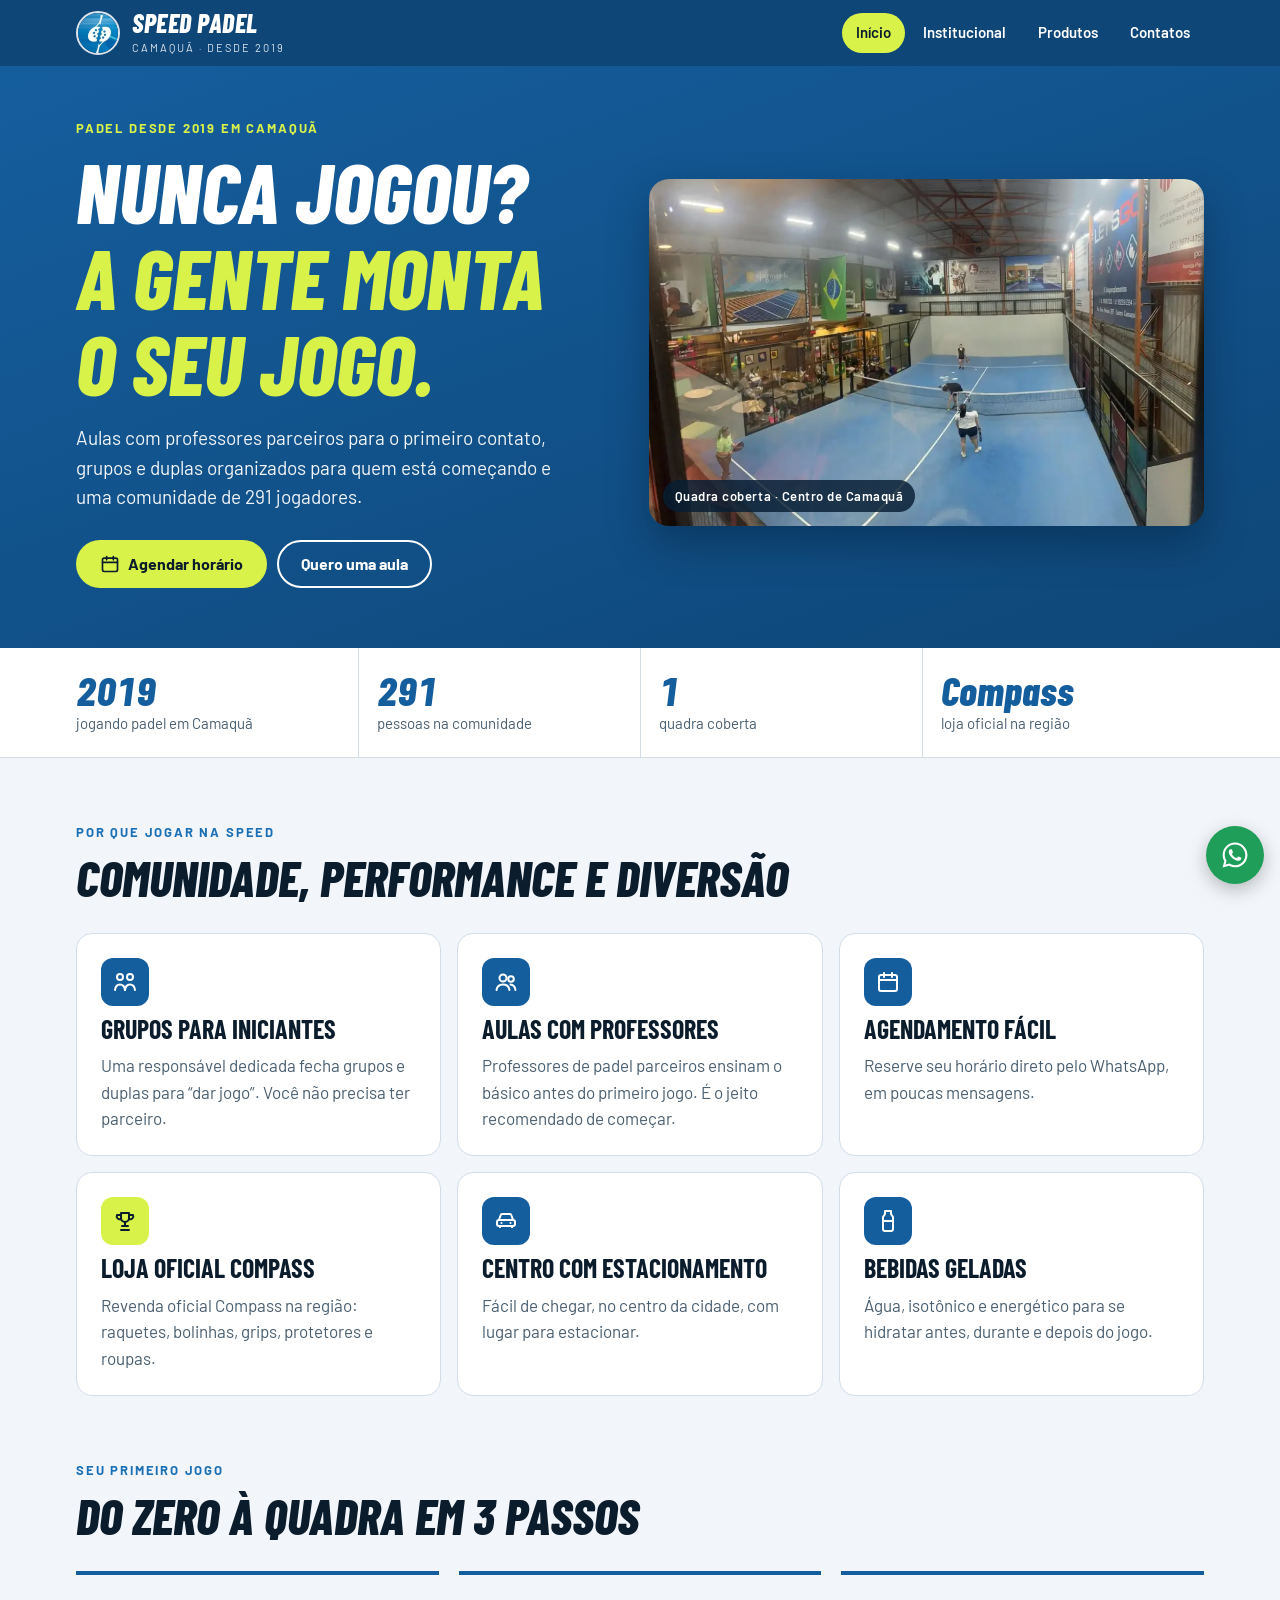
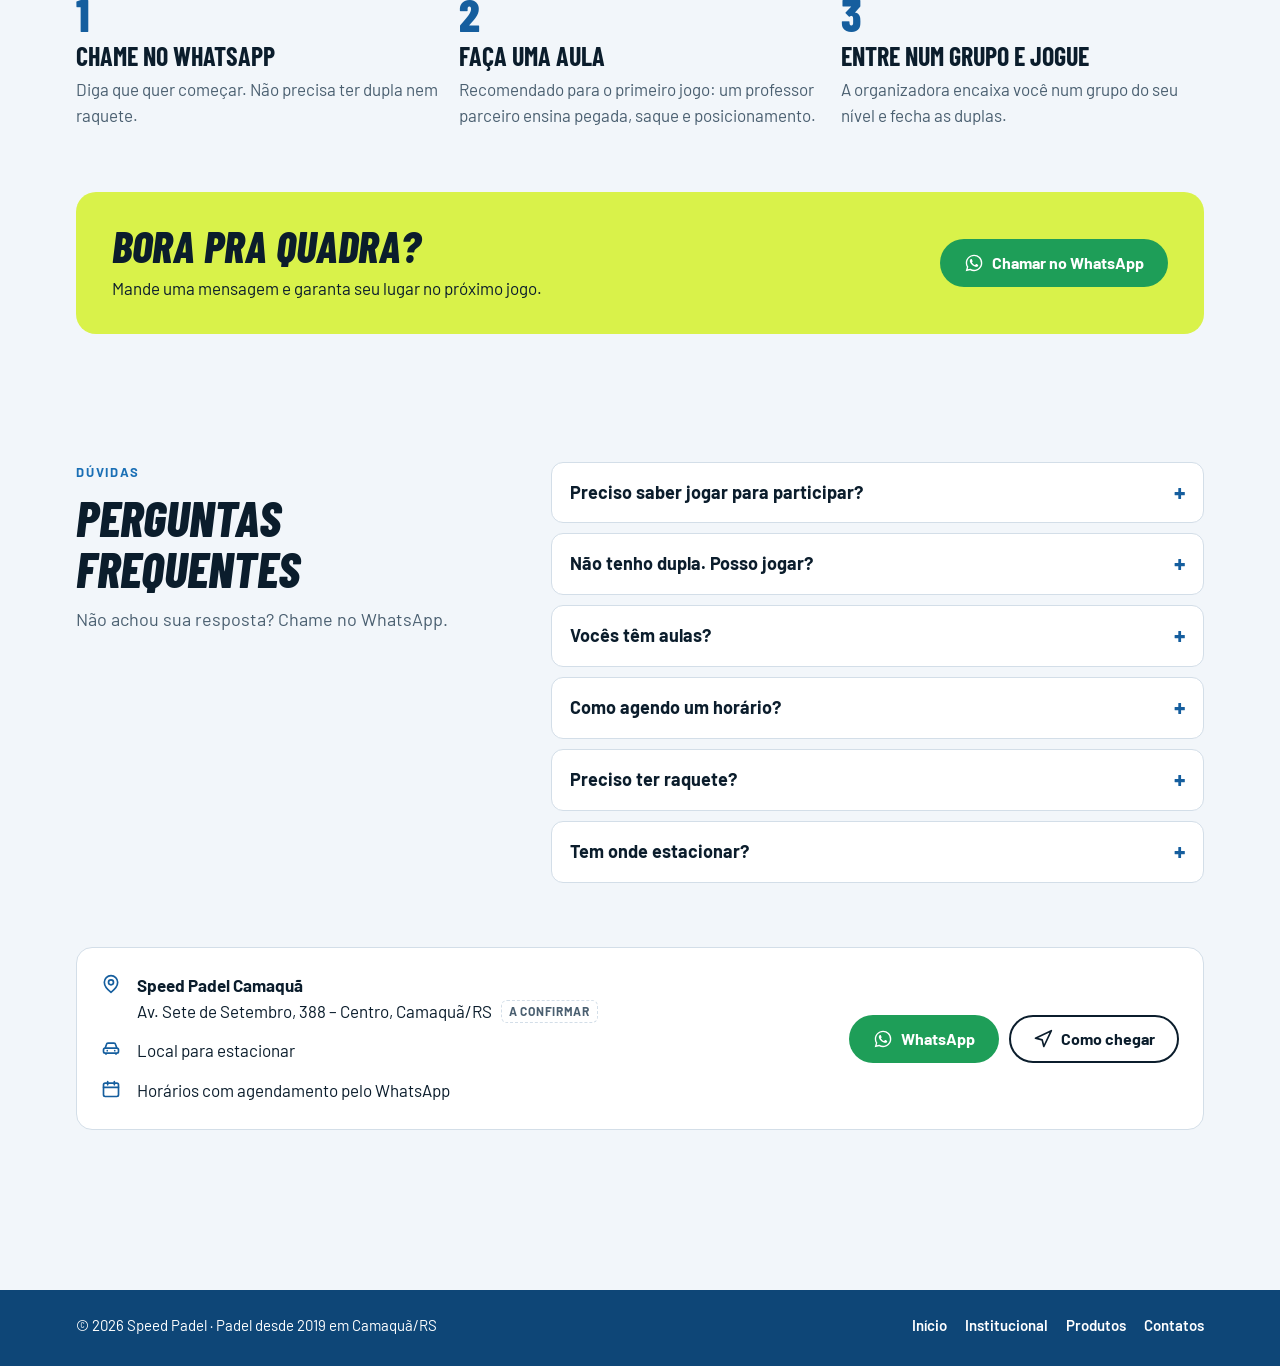
==== commit d7264d36: "Aulas com professores parceiros como primeiro passo" ====
--- a/index.html
+++ b/index.html
@@ -248,7 +248,7 @@
 
 <svg width="0" height="0" style="position:absolute" aria-hidden="true">
   <defs>
-    <symbol id="i-wa" viewBox="0 0 24 24"><path fill="currentColor" d="M12.04 2C6.58 2 2.13 6.45 2.13 11.91c0 1.75.46 3.45 1.32 4.95L2.05 22l5.25-1.38a9.9 9.9 0 0 0 4.74 1.21h.01c5.46 0 9.91-4.45 9.91-9.91 0-2.65-1.03-5.14-2.9-7.01A9.82 9.82 0 0 0 12.04 2Zm0 18.15h-.01a8.23 8.23 0 0 1-4.2-1.15l-.3-.18-3.12.82.83-3.04-.2-.31a8.2 8.2 0 0 1-1.26-4.38c0-4.54 3.7-8.23 8.25-8.23 2.2 0 4.27.86 5.83 2.42a8.18 8.18 0 0 1 2.41 5.82c0 4.54-3.7 8.23-8.23 8.23Zm4.52-6.16c-.25-.12-1.47-.72-1.69-.81-.23-.08-.39-.12-.56.13-.16.25-.64.81-.79.97-.14.17-.29.19-.54.06-.25-.12-1.05-.39-1.99-1.23-.74-.66-1.23-1.47-1.38-1.72-.14-.25-.02-.38.11-.51.11-.11.25-.29.37-.43.12-.15.16-.25.25-.42.08-.16.04-.31-.02-.43-.06-.12-.56-1.34-.76-1.84-.2-.48-.41-.42-.56-.43h-.48a.92.92 0 0 0-.66.31c-.23.25-.87.85-.87 2.07 0 1.22.89 2.4 1.01 2.56.12.17 1.75 2.67 4.23 3.74.59.26 1.05.41 1.41.52.59.19 1.13.16 1.56.1.48-.07 1.47-.6 1.67-1.18.21-.58.21-1.07.15-1.18-.06-.1-.22-.16-.47-.29Z"/></symbol>
+    <symbol id="i-wa" viewBox="0 0 24 24"><path fill="currentColor" d="M12.04 2C6.58 2 2.13 6.45 2.13 11.91c0 1.75.46 3.45 1.32 4.95L2.05 22l5.25-1.38a9.9 9.9 0 0 0 4.74 1.21h.01c5.46 0 9.91-4.45 9.91-9.91 0-2.65-1.03-5.14-2.9-7.01A9.82 9.82 0 0 0 12.04 2Zm0 18.15h-.01a8.230 8.23 0 0 1-4.2-1.15l-.3-.18-3.12.82.83-3.04-.2-.31a8.2 8.2 0 0 1-1.26-4.38c0-4.54 3.7-8.23 8.25-8.230 2.2 0 4.270.86 5.83 2.42a8.18 8.18 0 0 1 2.41 5.82c0 4.54-3.7 8.23-8.23 8.23Zm4.52-6.16c-.25-.12-1.47-.72-1.69-.81-.23-.08-.39-.12-.56.13-.16.25-.64.81-.79.97-.14.17-.29.19-.54.06-.25-.12-1.05-.39-1.99-1.23-.74-.66-1.230-1.470-1.38-1.72-.14-.25-.02-.38.11-.51.11-.11.25-.29.37-.43.12-.15.16-.25.25-.42.08-.16.04-.31-.02-.43-.06-.12-.56-1.34-.76-1.84-.2-.48-.41-.42-.56-.43h-.48a.92.92 0 0 0-.66.31c-.23.25-.87.85-.87 2.07 0 1.22.89 2.4 1.01 2.56.12.17 1.75 2.67 4.23 3.74.59.26 1.05.41 1.41.52.59.19 1.13.16 1.56.1.48-.07 1.47-.6 1.67-1.18.21-.58.21-1.07.15-1.18-.06-.1-.22-.16-.47-.29Z"/></symbol>
     <symbol id="i-pin" viewBox="0 0 24 24"><path fill="none" stroke="currentColor" stroke-width="2" stroke-linejoin="round" d="M20 10c0 6-8 12-8 12S4 16 4 10a8 8 0 0 1 16 0Z"/><circle cx="12" cy="10" r="3" fill="none" stroke="currentColor" stroke-width="2"/></symbol>
     <symbol id="i-car" viewBox="0 0 24 24"><g fill="none" stroke="currentColor" stroke-width="2" stroke-linejoin="round"><path d="M5 11l1.5-4.5A2 2 0 0 1 8.4 5h7.2a2 2 0 0 1 1.9 1.5L19 11"/><rect x="3" y="11" width="18" height="6" rx="2"/><path d="M6 17v2M18 17v2"/></g><circle cx="7.5" cy="14" r="1" fill="currentColor"/><circle cx="16.5" cy="14" r="1" fill="currentColor"/></symbol>
     <symbol id="i-cal" viewBox="0 0 24 24"><g fill="none" stroke="currentColor" stroke-width="2" stroke-linecap="round"><rect x="3" y="5" width="18" height="16" rx="2"/><path d="M3 10h18M8 3v4M16 3v4"/></g></symbol>
@@ -292,12 +292,12 @@
         <div>
           <p class="eyebrow">Padel desde 2019 em Camaquã</p>
           <h1>Nunca jogou? <em>A gente monta o seu jogo.</em></h1>
-          <p class="sub">Grupos e duplas organizados para quem está começando, uma comunidade de 291 jogadores e quadra coberta no centro da cidade.</p>
+          <p class="sub">Aulas com professores parceiros para o primeiro contato, grupos e duplas organizados para quem está começando e uma comunidade de 291 jogadores.</p>
           <div class="btns">
             <a class="btn btn-ball js-wa" data-msg="Olá! Quero agendar um horário na Speed Padel." href="#contatos">
               <svg width="20" height="20"><use href="#i-cal"/></svg>Agendar horário
             </a>
-            <a class="btn btn-ghost js-wa" data-msg="Olá! Nunca joguei padel e quero entrar num grupo de iniciantes." href="#contatos">Quero começar</a>
+            <a class="btn btn-ghost js-wa" data-msg="Olá! Nunca joguei padel e quero agendar uma aula com um professor parceiro." href="#contatos">Quero uma aula</a>
           </div>
         </div>
         <figure class="photo">
@@ -324,7 +324,7 @@
         </div>
         <div class="grid">
           <article class="card"><span class="ico"><svg width="24" height="24"><use href="#i-pair"/></svg></span><h3>Grupos para iniciantes</h3><p>Uma responsável dedicada fecha grupos e duplas para “dar jogo”. Você não precisa ter parceiro.</p></article>
-          <article class="card"><span class="ico"><svg width="24" height="24"><use href="#i-users"/></svg></span><h3>Comunidade ativa</h3><p>291 pessoas jogando em Camaquã. Sempre tem gente para uma partida.</p></article>
+          <article class="card"><span class="ico"><svg width="24" height="24"><use href="#i-users"/></svg></span><h3>Aulas com professores</h3><p>Professores de padel parceiros ensinam o básico antes do primeiro jogo. É o jeito recomendado de começar.</p></article>
           <article class="card"><span class="ico"><svg width="24" height="24"><use href="#i-cal"/></svg></span><h3>Agendamento fácil</h3><p>Reserve seu horário direto pelo WhatsApp, em poucas mensagens.</p></article>
           <article class="card"><span class="ico ball"><svg width="24" height="24"><use href="#i-trophy"/></svg></span><h3>Loja oficial Compass</h3><p>Revenda oficial Compass na região: raquetes, bolinhas, grips, protetores e roupas.</p></article>
           <article class="card"><span class="ico"><svg width="24" height="24"><use href="#i-car"/></svg></span><h3>Centro com estacionamento</h3><p>Fácil de chegar, no centro da cidade, com lugar para estacionar.</p></article>
@@ -341,8 +341,8 @@
         </div>
         <ol class="steps">
           <li class="step"><div class="n">1</div><h3>Chame no WhatsApp</h3><p>Diga que quer começar. Não precisa ter dupla nem raquete.</p></li>
-          <li class="step"><div class="n">2</div><h3>Entre num grupo</h3><p>A organizadora encaixa você num grupo do seu nível e fecha as duplas.</p></li>
-          <li class="step"><div class="n">3</div><h3>Jogue</h3><p>Chegue no horário marcado, conheça a turma e pegue o jeito do jogo.</p></li>
+          <li class="step"><div class="n">2</div><h3>Faça uma aula</h3><p>Recomendado para o primeiro jogo: um professor parceiro ensina pegada, saque e posicionamento.</p></li>
+          <li class="step"><div class="n">3</div><h3>Entre num grupo e jogue</h3><p>A organizadora encaixa você num grupo do seu nível e fecha as duplas.</p></li>
         </ol>
       </div>
     </div>
@@ -367,8 +367,9 @@
           <p class="lead">Não achou sua resposta? Chame no WhatsApp.</p>
         </div>
         <div class="faq">
-          <details><summary>Preciso saber jogar para participar?</summary><p>Não. Temos grupos organizados para quem está começando, com duplas montadas pela organizadora.</p></details>
+          <details><summary>Preciso saber jogar para participar?</summary><p>Não. Para o primeiro jogo recomendamos uma aula com um dos nossos professores parceiros. Depois, você entra num grupo de iniciantes com duplas montadas pela organizadora.</p></details>
           <details><summary>Não tenho dupla. Posso jogar?</summary><p>Pode. O padel é jogado em duplas (4 pessoas na quadra), e a gente encaixa você num jogo.</p></details>
+          <details><summary>Vocês têm aulas?</summary><p>Sim. Trabalhamos com professores de padel parceiros. Chame no WhatsApp para agendar sua aula.</p></details>
           <details><summary>Como agendo um horário?</summary><p>Pelo WhatsApp. Diga o dia e o horário que prefere e a gente confirma.</p></details>
           <details><summary>Preciso ter raquete?</summary><p>Para começar, fale com a gente. Se quiser a sua, somos loja oficial Compass na região.</p></details>
           <details><summary>Tem onde estacionar?</summary><p>Sim. Ficamos no centro de Camaquã e há local para estacionar.</p></details>
@@ -405,7 +406,9 @@
           <h2 class="h2">Sobre a Speed Padel</h2>
           <p>A Speed Padel joga padel em Camaquã desde 2019. Começou com uma quadra e virou o ponto de encontro de uma comunidade que hoje reúne 291 pessoas.</p>
           <h3>Ninguém fica sem jogo</h3>
-          <p>Temos uma responsável que trabalha só para isso: organizar grupos e fechar duplas para “dar jogo”. Quem está começando entra num grupo do seu nível e joga desde a primeira semana.</p>
+          <p>Temos uma responsável que trabalha só para isso: organizar grupos e fechar duplas para “dar jogo”. Quem está começando faz uma aula com um dos nossos professores parceiros e depois entra num grupo do seu nível.</p>
+          <h3>Professores parceiros</h3>
+          <p>Para o primeiro jogo, recomendamos uma aula. Nossos professores de padel parceiros ensinam o básico (pegada, saque, posicionamento e uso das paredes) para você chegar ao grupo jogando com confiança.</p>
           <h3>Loja oficial Compass</h3>
           <p>Somos revenda oficial Compass na região. Na arena você encontra raquetes, bolinhas, grips, protetores e roupas para jogar com conforto.</p>
           <h3>O que é o padel</h3>
@@ -424,6 +427,7 @@
                 <tr><td>Local</td><td>Centro de Camaquã/RS, com estacionamento</td></tr>
                 <tr><td>Quadra</td><td>1 quadra coberta</td></tr>
                 <tr><td>Comunidade</td><td>291 pessoas</td></tr>
+                <tr><td>Aulas</td><td>Com professores de padel parceiros</td></tr>
                 <tr><td>Iniciantes</td><td>Grupos e duplas montados pela organizadora</td></tr>
                 <tr><td>Agendamento</td><td>Pelo WhatsApp</td></tr>
                 <tr><td>Loja</td><td>Revenda oficial Compass</td></tr>
@@ -454,7 +458,7 @@
         <div class="cta">
           <div>
             <h2>Venha conhecer</h2>
-            <p>Agende um horário ou peça para entrar num grupo de iniciantes.</p>
+            <p>Agende um horário, marque uma aula ou peça para entrar num grupo de iniciantes.</p>
           </div>
           <div class="btns">
             <a class="btn btn-wa js-wa" data-msg="Olá! Quero conhecer a Speed Padel." href="#contatos"><svg width="20" height="20"><use href="#i-wa"/></svg>WhatsApp</a>
@@ -500,9 +504,14 @@
               <span>Agendar pelo WhatsApp<small class="js-wa-label">Número a confirmar</small></span>
               <svg width="18" height="18"><use href="#i-arrow"/></svg>
             </a>
-            <a class="link-btn js-wa" data-msg="Olá! Nunca joguei padel e quero entrar num grupo de iniciantes." href="#contatos">
+            <a class="link-btn js-wa" data-msg="Olá! Quero agendar uma aula de padel com um professor parceiro." href="#contatos">
+              <svg width="24" height="24"><use href="#i-users"/></svg>
+              <span>Agendar uma aula<small>Com nossos professores parceiros</small></span>
+              <svg width="18" height="18"><use href="#i-arrow"/></svg>
+            </a>
+            <a class="link-btn js-wa" data-msg="Olá! Quero entrar num grupo de iniciantes da Speed Padel." href="#contatos">
               <svg width="24" height="24"><use href="#i-pair"/></svg>
-              <span>Quero começar a jogar<small>Entrar num grupo de iniciantes</small></span>
+              <span>Entrar num grupo<small>Grupos e duplas para iniciantes</small></span>
               <svg width="18" height="18"><use href="#i-arrow"/></svg>
             </a>
             <a class="link-btn js-insta" href="#contatos">
@@ -541,7 +550,8 @@
               <label for="c-subject">Assunto</label>
               <select id="c-subject" name="subject">
                 <option>Agendar horário</option>
-                <option>Quero começar a jogar</option>
+                <option>Aula com professor</option>
+                <option>Quero entrar num grupo</option>
                 <option>Produtos Compass</option>
                 <option>Outro assunto</option>
               </select>
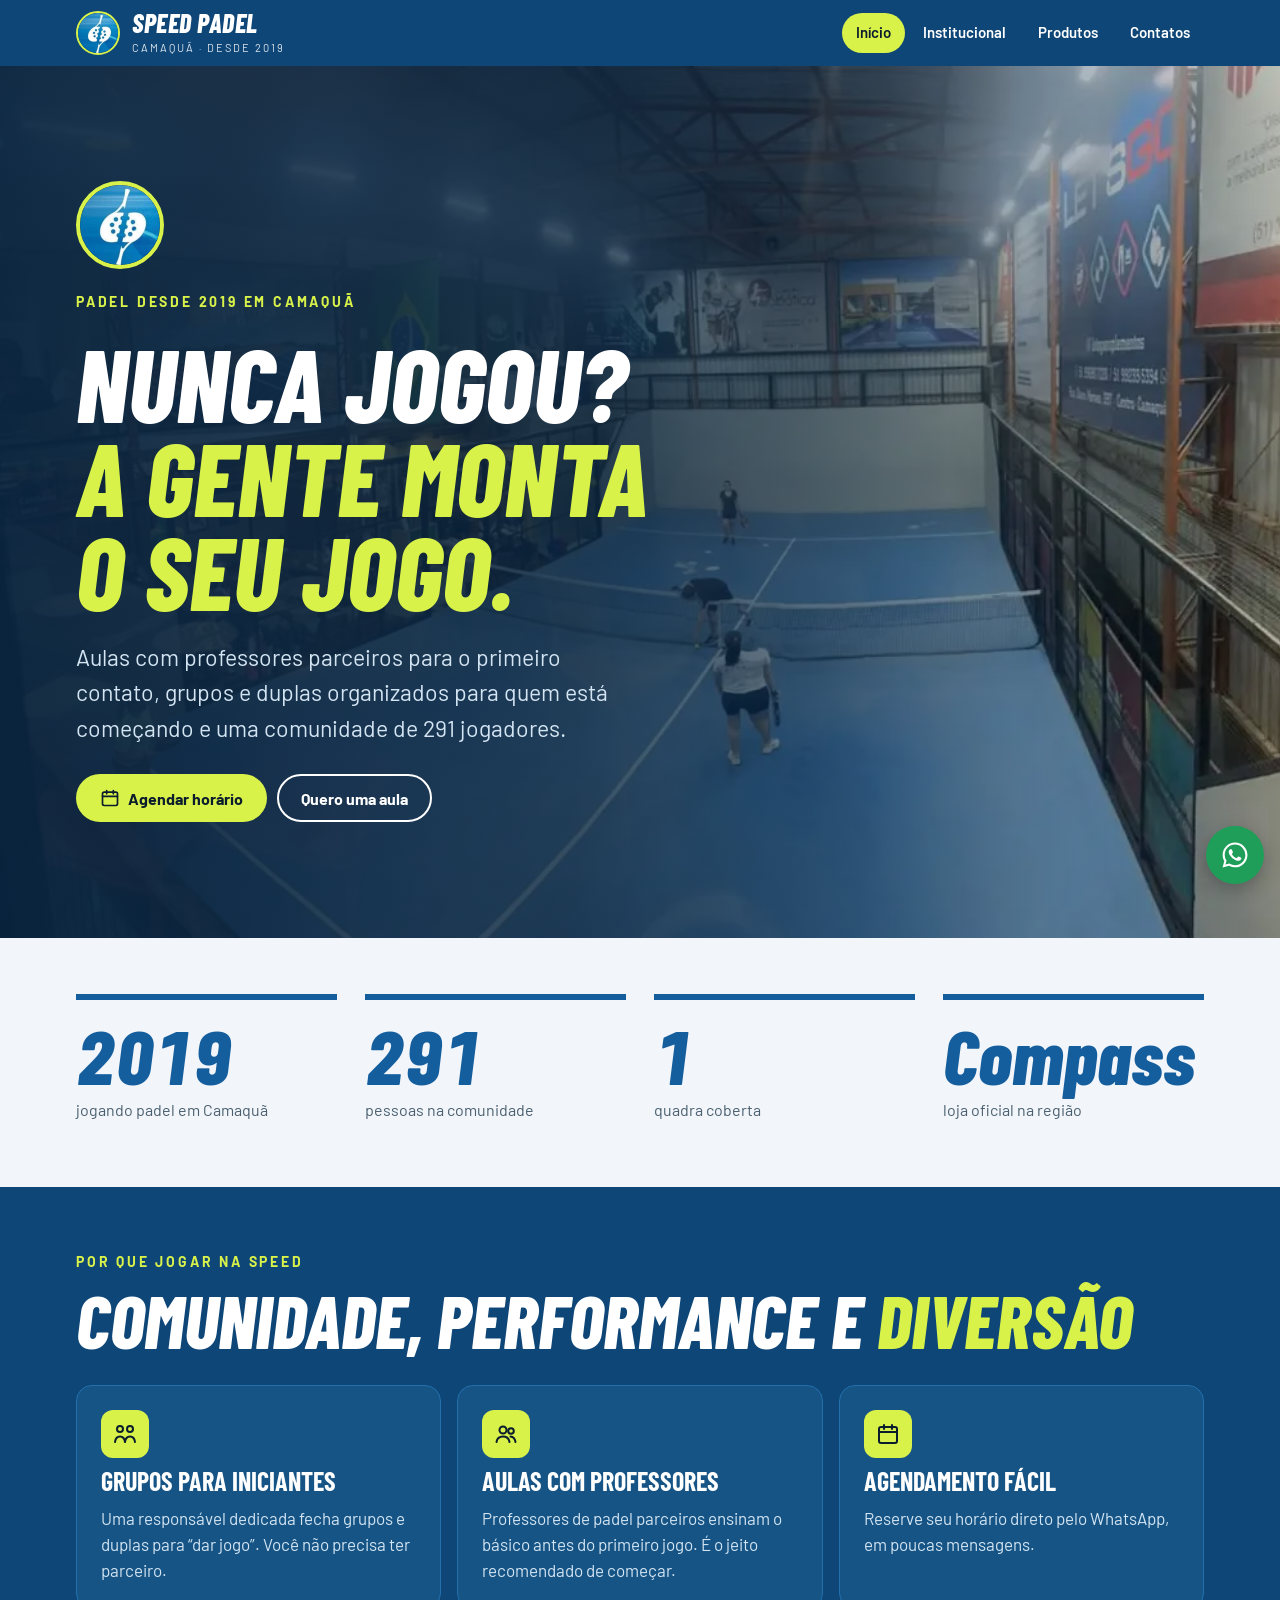
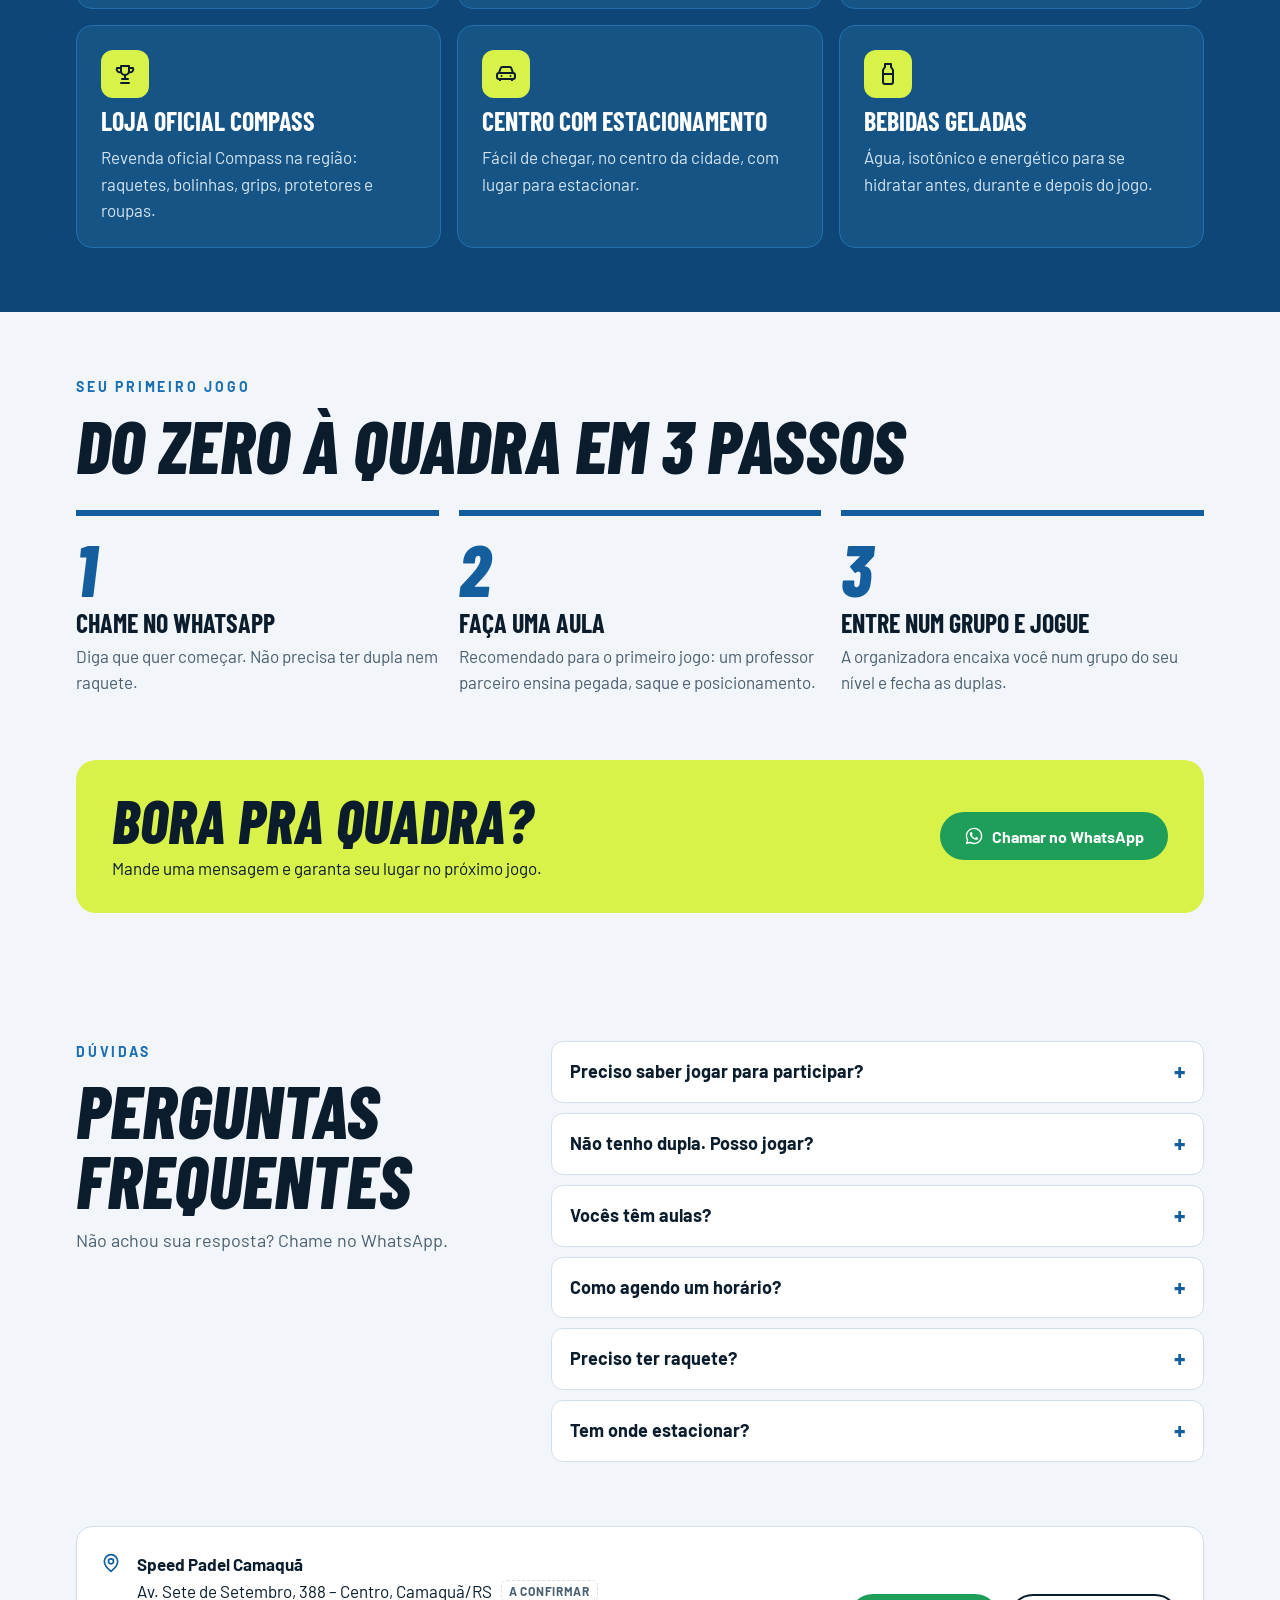
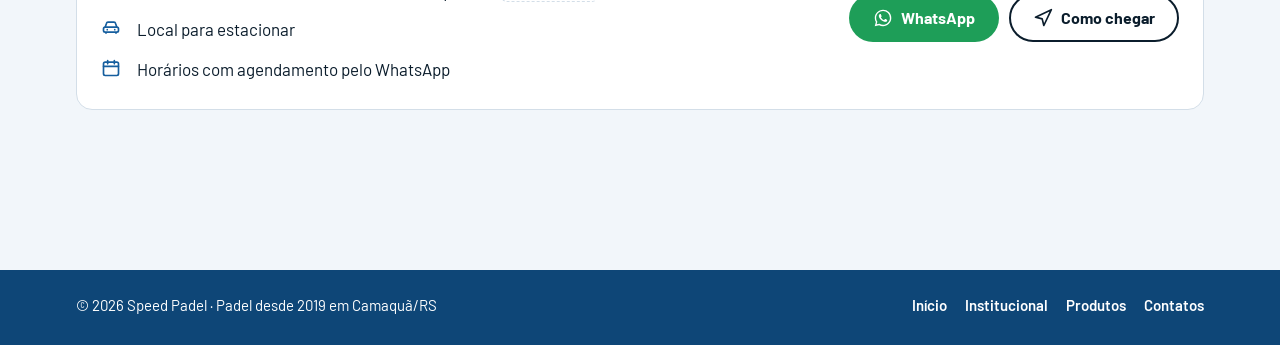
==== commit 451786aa: "Site no estilo da apresentação: foto da quadra em tela cheia, títulos grandes e faixas azuis" ====
--- a/index.html
+++ b/index.html
@@ -32,6 +32,14 @@
     --body: "Barlow", "Helvetica Neue", Arial, sans-serif;
     --radius: 16px;
     --max: 1160px;
+    /* faixas escuras no estilo da apresentação (iguais nos dois temas) */
+    --deep: #0E4677;
+    --deep-card: #155485;
+    --deep-line: #2470AD;
+    --onblue: #D3E4F2;
+    --shade: rgba(8, 36, 64, 0.94);
+    --shade-mid: rgba(8, 36, 64, 0.80);
+    --shade-clear: rgba(8, 36, 64, 0.15);
   }
   @media (prefers-color-scheme: dark) {
     :root:not([data-theme="light"]) {
@@ -59,7 +67,7 @@
   header.top { position: sticky; top: env(safe-area-inset-top, 0px); z-index: 20; background: var(--court-deep); color: var(--court-ink); }
   header.top .wrap { display: flex; align-items: center; justify-content: space-between; gap: 10px 24px; flex-wrap: wrap; padding-block: 10px; }
   .logo { display: flex; align-items: center; gap: 12px; text-decoration: none; }
-  .logo img { width: 44px; height: 44px; border-radius: 50%; flex: none; border: 2px solid rgba(255,255,255,0.85); }
+  .logo img { width: 44px; height: 44px; border-radius: 50%; flex: none; border: 2px solid var(--ball); }
   .logo b { font-family: var(--display); font-weight: 800; font-style: italic; font-size: 26px; letter-spacing: 0.02em; text-transform: uppercase; line-height: 1; display: block; }
   .logo small { display: block; font-size: 11px; letter-spacing: 0.18em; text-transform: uppercase; opacity: 0.85; margin-top: 3px; }
   nav.tabs { display: flex; gap: 4px; flex-wrap: wrap; }
@@ -80,31 +88,44 @@
   main { padding-bottom: 96px; } /* reserva espaço para o botão flutuante */
   .band { padding-block: 64px; }
   .band.tight { padding-top: 0; }
-  .eyebrow { font-size: 13px; font-weight: 700; letter-spacing: 0.14em; text-transform: uppercase; color: var(--turf); margin-bottom: 10px; }
-  .h2 { font-size: clamp(34px, 5vw, 50px); font-weight: 800; text-transform: uppercase; font-style: italic; }
+  .eyebrow { font-size: 14px; font-weight: 700; letter-spacing: 0.2em; text-transform: uppercase; color: var(--turf); margin-bottom: 12px; }
+  .h2 { font-size: clamp(40px, 6.2vw, 74px); line-height: 0.95; font-weight: 800; text-transform: uppercase; font-style: italic; }
+  .hl { color: var(--ball); }
+
+  /* faixa escura (como os slides azuis) */
+  .band.dark { background: var(--deep); color: #FFFFFF; }
+  .band.dark .eyebrow { color: var(--ball); }
+  .band.dark .lead { color: var(--onblue); }
+  .band.dark .card { background: var(--deep-card); border-color: var(--deep-line); }
+  .band.dark .card p { color: var(--onblue); }
+  .band.dark .ico { background: var(--ball); color: var(--ball-ink); }
   .lead { color: var(--muted); font-size: 18px; max-width: 62ch; margin-top: 12px; }
   .head { margin-bottom: 30px; }
 
   /* hero */
-  .hero { background: linear-gradient(160deg, var(--court) 0%, var(--court-deep) 100%); color: var(--court-ink); }
-  .hero .wrap { display: grid; grid-template-columns: minmax(0, 1fr) minmax(0, 1.05fr); gap: 44px; align-items: center; padding-block: 52px 60px; }
-  .hero .eyebrow { color: var(--ball); }
-  .hero h1 { font-size: clamp(48px, 7vw, 84px); font-weight: 800; font-style: italic; text-transform: uppercase; }
+  /* hero: foto da quadra em tela cheia com degradê azul, como a capa da apresentação */
+  .hero { position: relative; isolation: isolate; overflow: hidden; background: var(--deep); color: #FFFFFF; }
+  .hero-bg { position: absolute; inset: 0; width: 100%; height: 100%; max-width: none; object-fit: cover; z-index: -2; }
+  .hero::after { content: ""; position: absolute; inset: 0; z-index: -1; background: linear-gradient(90deg, var(--shade) 0%, var(--shade-mid) 45%, var(--shade-clear) 100%); }
+  .hero .wrap { display: flex; flex-direction: column; align-items: flex-start; gap: 22px; padding-block: clamp(56px, 9vw, 120px); }
+  .hero-logo { width: 88px; height: 88px; border-radius: 50%; border: 4px solid var(--ball); flex: none; }
+  .hero .eyebrow { color: var(--ball); margin: 0; }
+  .hero h1 { font-size: clamp(52px, 8vw, 108px); line-height: 0.92; font-weight: 800; font-style: italic; text-transform: uppercase; max-width: 15ch; }
   .hero h1 em { color: var(--ball); font-style: italic; }
-  .hero p.sub { font-size: 19px; margin-top: 18px; max-width: 46ch; opacity: 0.94; }
-  .hero .btns { margin-top: 28px; }
-  .hero .btn-ghost { color: var(--court-ink); }
+  .hero p.sub { font-size: clamp(18px, 2vw, 23px); max-width: 44ch; color: var(--onblue); }
+  .hero .btns { margin-top: 6px; }
+  .hero .btn-ghost { color: #FFFFFF; }
+  .hero.page .wrap { padding-block: clamp(48px, 7vw, 88px); }
+  .hero.page h1 { font-size: clamp(48px, 7.5vw, 100px); max-width: 14ch; }
   .photo { position: relative; margin: 0; border-radius: 20px; overflow: hidden; box-shadow: 0 18px 40px rgba(3, 20, 38, 0.35); aspect-ratio: 16 / 10; max-width: 100%; background: var(--court-deep); }
   .photo img { width: 100%; height: 100%; object-fit: cover; display: block; }
   .photo figcaption { position: absolute; left: 14px; bottom: 14px; background: rgba(7, 30, 52, 0.82); color: #FFFFFF; font-size: 13px; font-weight: 600; letter-spacing: 0.04em; padding: 6px 12px; border-radius: 999px; }
 
   /* números */
-  .stats { background: var(--surface); border-bottom: 1px solid var(--line); }
-  .stats .wrap { display: grid; grid-template-columns: repeat(4, minmax(0, 1fr)); padding-block: 0; }
-  .stat { padding: 22px 18px; border-left: 1px solid var(--line); display: flex; flex-direction: column; gap: 2px; }
-  .stat:first-child { border-left: 0; padding-left: 0; }
-  .stat b { font-family: var(--display); font-weight: 800; font-style: italic; font-size: 40px; line-height: 1; color: var(--court); font-variant-numeric: tabular-nums; }
-  .stat span { color: var(--muted); font-size: 15px; }
+  .stats .wrap { display: grid; grid-template-columns: repeat(4, minmax(0, 1fr)); gap: 28px; padding-block: 56px 8px; }
+  .stat { border-top: 6px solid var(--court); padding-top: 16px; display: flex; flex-direction: column; gap: 6px; min-width: 0; }
+  .stat b { font-family: var(--display); font-weight: 800; font-style: italic; font-size: clamp(46px, 6vw, 80px); line-height: 1; color: var(--court); font-variant-numeric: tabular-nums; }
+  .stat span { color: var(--muted); font-size: 16px; }
 
   /* cards de mesma altura */
   .grid { display: grid; gap: 16px; grid-template-columns: repeat(3, minmax(0, 1fr)); }
@@ -116,14 +137,14 @@
 
   /* passos */
   .steps { display: grid; gap: 20px; grid-template-columns: repeat(3, minmax(0, 1fr)); list-style: none; margin: 0; padding: 0; }
-  .step { border-top: 4px solid var(--court); padding-top: 16px; }
-  .step .n { font-family: var(--display); font-weight: 800; font-size: 46px; color: var(--court); line-height: 1; }
+  .step { border-top: 6px solid var(--court); padding-top: 16px; }
+  .step .n { font-family: var(--display); font-weight: 800; font-style: italic; font-size: 72px; color: var(--court); line-height: 1; }
   .step h3 { font-size: 26px; text-transform: uppercase; margin-top: 6px; }
   .step p { color: var(--muted); margin-top: 6px; }
 
   /* faixa CTA */
   .cta { background: var(--ball); color: var(--ball-ink); border-radius: 20px; padding: 32px 36px; display: flex; flex-wrap: wrap; align-items: center; justify-content: space-between; gap: 18px; }
-  .cta h2 { font-size: clamp(30px, 4.4vw, 44px); font-weight: 800; font-style: italic; text-transform: uppercase; }
+  .cta h2 { font-size: clamp(36px, 5vw, 60px); line-height: 0.95; font-weight: 800; font-style: italic; text-transform: uppercase; }
   .cta p { margin-top: 6px; max-width: 52ch; }
 
   /* faq */
@@ -158,13 +179,13 @@
   .court-fig { margin: 0; background: var(--court); color: var(--court-ink); border-radius: var(--radius); padding: 18px; }
   .court-fig figcaption { font-size: 13px; letter-spacing: 0.06em; text-transform: uppercase; opacity: 0.85; margin-top: 8px; text-align: center; }
   .pillars { display: grid; grid-template-columns: repeat(3, minmax(0, 1fr)); gap: 16px; }
-  .pillar { background: var(--court); color: var(--court-ink); border-radius: var(--radius); padding: 26px; display: flex; flex-direction: column; gap: 8px; }
-  .pillar h3 { font-size: 34px; font-style: italic; font-weight: 800; text-transform: uppercase; color: var(--ball); }
-  .pillar p { opacity: 0.92; }
+  .pillar { background: var(--deep-card); border: 1px solid var(--deep-line); color: #FFFFFF; border-radius: var(--radius); padding: 26px; display: flex; flex-direction: column; gap: 8px; }
+  .pillar h3 { font-size: 44px; font-style: italic; font-weight: 800; text-transform: uppercase; color: var(--ball); }
+  .pillar p { color: var(--onblue); }
 
   /* produtos */
   .brand-band { display: grid; grid-template-columns: auto minmax(0, 1fr) auto; gap: 18px 24px; align-items: center; background: var(--court-deep); color: var(--court-ink); border-radius: var(--radius); padding: 22px 26px; margin-bottom: 26px; }
-  .brand-band .badge { font-family: var(--display); font-weight: 800; font-style: italic; text-transform: uppercase; font-size: 30px; background: var(--ball); color: var(--ball-ink); border-radius: 10px; padding: 6px 14px; line-height: 1; }
+  .brand-band .badge { font-family: var(--display); font-weight: 800; font-style: italic; text-transform: uppercase; font-size: 30px; background: var(--ball); color: var(--ball-ink); border-radius: 10px; padding: 6px 14px; line-height: 1; justify-self: start; }
   .brand-band p { opacity: 0.92; }
   .brand-band strong { display: block; font-size: 19px; opacity: 1; }
   .chips { display: flex; flex-wrap: wrap; gap: 8px; margin-bottom: 22px; }
@@ -214,14 +235,12 @@
   .wa-float { position: fixed; right: calc(16px + env(safe-area-inset-right, 0px)); bottom: calc(16px + env(safe-area-inset-bottom, 0px)); z-index: 25; width: 58px; height: 58px; border-radius: 50%; background: var(--wa); color: var(--wa-ink); display: grid; place-items: center; box-shadow: 0 6px 18px rgba(0,0,0,0.25); text-decoration: none; }
 
   @media (max-width: 900px) {
-    .hero .wrap, .about, .split { grid-template-columns: minmax(0, 1fr); }
-    .hero .wrap { padding-block: 32px 40px; gap: 28px; }
+    .about, .split { grid-template-columns: minmax(0, 1fr); }
+    .hero::after { background: linear-gradient(180deg, var(--shade-mid) 0%, var(--shade) 100%); }
     .grid { grid-template-columns: repeat(2, minmax(0, 1fr)); }
     .steps, .pillars { grid-template-columns: minmax(0, 1fr); }
     .unit { grid-template-columns: minmax(0, 1fr); }
     .stats .wrap { grid-template-columns: repeat(2, minmax(0, 1fr)); }
-    .stat:nth-child(3) { border-left: 0; padding-left: 0; }
-    .stat:nth-child(n+3) { border-top: 1px solid var(--line); }
     .brand-band { grid-template-columns: minmax(0, 1fr); }
   }
   @media (max-width: 560px) {
@@ -232,7 +251,7 @@
     .btns .btn { flex: 1 1 100%; }
     .cta { padding: 24px; }
     .band { padding-block: 48px; }
-    .stat b { font-size: 34px; }
+    .hero-logo { width: 68px; height: 68px; }
     .products { grid-template-columns: repeat(2, minmax(0, 1fr)); gap: 12px; }
     .product .body { padding: 12px; }
     .product h3 { font-size: 20px; }
@@ -245,6 +264,7 @@
 </style>
 </head>
 <body>
+
 
 <svg width="0" height="0" style="position:absolute" aria-hidden="true">
   <defs>
@@ -288,8 +308,9 @@
   <!-- ============================================================ INÍCIO -->
   <section class="view" data-view="inicio">
     <div class="hero">
-      <div class="wrap">
-        <div>
+      <img class="hero-bg" src="[data-uri]" alt="" width="1100" height="679">
+      <div class="wrap">
+          <img class="hero-logo" src="[data-uri]" alt="Logo da Speed Padel" width="88" height="88">
           <p class="eyebrow">Padel desde 2019 em Camaquã</p>
           <h1>Nunca jogou? <em>A gente monta o seu jogo.</em></h1>
           <p class="sub">Aulas com professores parceiros para o primeiro contato, grupos e duplas organizados para quem está começando e uma comunidade de 291 jogadores.</p>
@@ -299,11 +320,6 @@
             </a>
             <a class="btn btn-ghost js-wa" data-msg="Olá! Nunca joguei padel e quero agendar uma aula com um professor parceiro." href="#contatos">Quero uma aula</a>
           </div>
-        </div>
-        <figure class="photo">
-          <img src="[data-uri]" alt="Quadra coberta da Speed Padel, com piso azul, rede no centro e jogadoras em partida" width="1100" height="679">
-          <figcaption>Quadra coberta · Centro de Camaquã</figcaption>
-        </figure>
       </div>
     </div>
 
@@ -316,11 +332,11 @@
       </div>
     </div>
 
-    <div class="band">
+    <div class="band dark" style="margin-top: 56px">
       <div class="wrap">
         <div class="head">
           <p class="eyebrow">Por que jogar na Speed</p>
-          <h2 class="h2">Comunidade, performance e diversão</h2>
+          <h2 class="h2">Comunidade, performance e <span class="hl">diversão</span></h2>
         </div>
         <div class="grid">
           <article class="card"><span class="ico"><svg width="24" height="24"><use href="#i-pair"/></svg></span><h3>Grupos para iniciantes</h3><p>Uma responsável dedicada fecha grupos e duplas para “dar jogo”. Você não precisa ter parceiro.</p></article>
@@ -333,7 +349,7 @@
       </div>
     </div>
 
-    <div class="band tight">
+    <div class="band">
       <div class="wrap">
         <div class="head">
           <p class="eyebrow">Seu primeiro jogo</p>
@@ -399,11 +415,18 @@
 
   <!-- ============================================================ INSTITUCIONAL -->
   <section class="view" data-view="institucional" hidden>
+    <div class="hero page">
+      <img class="hero-bg js-arena" alt="" width="1100" height="679">
+      <div class="wrap">
+        <p class="eyebrow">Institucional · desde 2019</p>
+        <h1>Sobre a <em>Speed Padel</em></h1>
+        <p class="sub">Uma quadra coberta no centro de Camaquã e uma comunidade que não deixa ninguém sem jogo.</p>
+      </div>
+    </div>
     <div class="band">
       <div class="wrap about">
         <div class="prose">
-          <p class="eyebrow">Institucional</p>
-          <h2 class="h2">Sobre a Speed Padel</h2>
+          <h3 style="margin-top:0">Desde 2019 em Camaquã</h3>
           <p>A Speed Padel joga padel em Camaquã desde 2019. Começou com uma quadra e virou o ponto de encontro de uma comunidade que hoje reúne 291 pessoas.</p>
           <h3>Ninguém fica sem jogo</h3>
           <p>Temos uma responsável que trabalha só para isso: organizar grupos e fechar duplas para “dar jogo”. Quem está começando faz uma aula com um dos nossos professores parceiros e depois entra num grupo do seu nível.</p>
@@ -416,7 +439,7 @@
         </div>
         <div class="side">
           <figure class="photo" style="aspect-ratio: 4 / 3">
-            <img src="[data-uri]" alt="Vista do alto da quadra azul da Speed Padel durante um jogo" width="1100" height="679">
+            <img class="js-arena" alt="Vista do alto da quadra azul da Speed Padel durante um jogo" width="1100" height="679">
             <figcaption>Nossa quadra coberta</figcaption>
           </figure>
           <aside class="specs" aria-label="Ficha da arena">
@@ -439,11 +462,11 @@
       </div>
     </div>
 
-    <div class="band tight">
+    <div class="band dark">
       <div class="wrap">
         <div class="head">
           <p class="eyebrow">O que nos move</p>
-          <h2 class="h2">O jeito Speed de jogar</h2>
+          <h2 class="h2">O jeito <span class="hl">Speed</span> de jogar</h2>
         </div>
         <div class="pillars">
           <article class="pillar"><h3>Comunidade</h3><p>O jogo acaba, a amizade continua. Muita gente começou sozinha e hoje joga toda semana com a turma.</p></article>
@@ -471,13 +494,16 @@
 
   <!-- ============================================================ PRODUTOS -->
   <section class="view" data-view="produtos" hidden>
+    <div class="hero page">
+      <img class="hero-bg js-arena" alt="" width="1100" height="679">
+      <div class="wrap">
+        <p class="eyebrow">Produtos · Loja oficial Compass</p>
+        <h1>Equipamentos <em>e bebidas</em></h1>
+        <p class="sub">Escolha o produto e peça pelo WhatsApp. A gente confirma preço, modelo e tamanho e separa para você retirar na arena.</p>
+      </div>
+    </div>
     <div class="band">
       <div class="wrap">
-        <div class="head">
-          <p class="eyebrow">Produtos</p>
-          <h2 class="h2">Equipamentos e bebidas</h2>
-          <p class="lead">Escolha o produto e peça pelo WhatsApp. A gente confirma preço, modelo e tamanho e separa para você retirar na arena.</p>
-        </div>
         <div class="brand-band">
           <span class="badge">Compass</span>
           <p><strong>Loja oficial Compass na região</strong>Raquetes e acessórios com garantia de revenda oficial.</p>
@@ -492,12 +518,18 @@
 
   <!-- ============================================================ CONTATOS -->
   <section class="view" data-view="contatos" hidden>
+    <div class="hero page">
+      <img class="hero-bg js-arena" alt="" width="1100" height="679">
+      <div class="wrap">
+        <img class="hero-logo js-logo" alt="Logo da Speed Padel" width="88" height="88">
+        <p class="eyebrow">Contatos · Camaquã/RS</p>
+        <h1>Fale com a <em>Speed</em></h1>
+        <p class="sub">Agende um horário, marque uma aula ou peça para entrar num grupo. Tudo pelo WhatsApp.</p>
+      </div>
+    </div>
     <div class="band">
       <div class="wrap">
         <div class="links-page">
-          <img class="avatar" src="[data-uri]" alt="Logo da Speed Padel" width="112" height="112">
-          <h2>Speed Padel</h2>
-          <p class="lead">Padel desde 2019 em Camaquã · Comunidade, performance e diversão</p>
           <div class="link-list">
             <a class="link-btn hl js-wa" data-msg="Olá! Quero agendar um horário na Speed Padel." href="#contatos">
               <svg width="24" height="24"><use href="#i-wa"/></svg>
@@ -617,6 +649,12 @@
     { cat: "bebidas", name: "Energético", desc: "Gelado, para consumo na arena.", price: null },
   ];
 
+  /* reaproveita a foto e o logo já carregados no início (evita repetir as imagens no arquivo) */
+  const arenaSrc = document.querySelector(".hero-bg[src]").src;
+  const logoSrc = document.querySelector(".hero-logo[src]").src;
+  document.querySelectorAll(".js-arena").forEach((i) => (i.src = arenaSrc));
+  document.querySelectorAll(".js-logo").forEach((i) => (i.src = logoSrc));
+
   const brl = new Intl.NumberFormat("pt-BR", { style: "currency", currency: "BRL" });
   const digits = (s) => String(s || "").replace(/\D/g, "");
   const hasWa = digits(CONFIG.WHATSAPP).length >= 12;
@@ -739,5 +777,6 @@
 
   document.getElementById("year").textContent = new Date().getFullYear();
 </script>
+
 </body>
 </html>
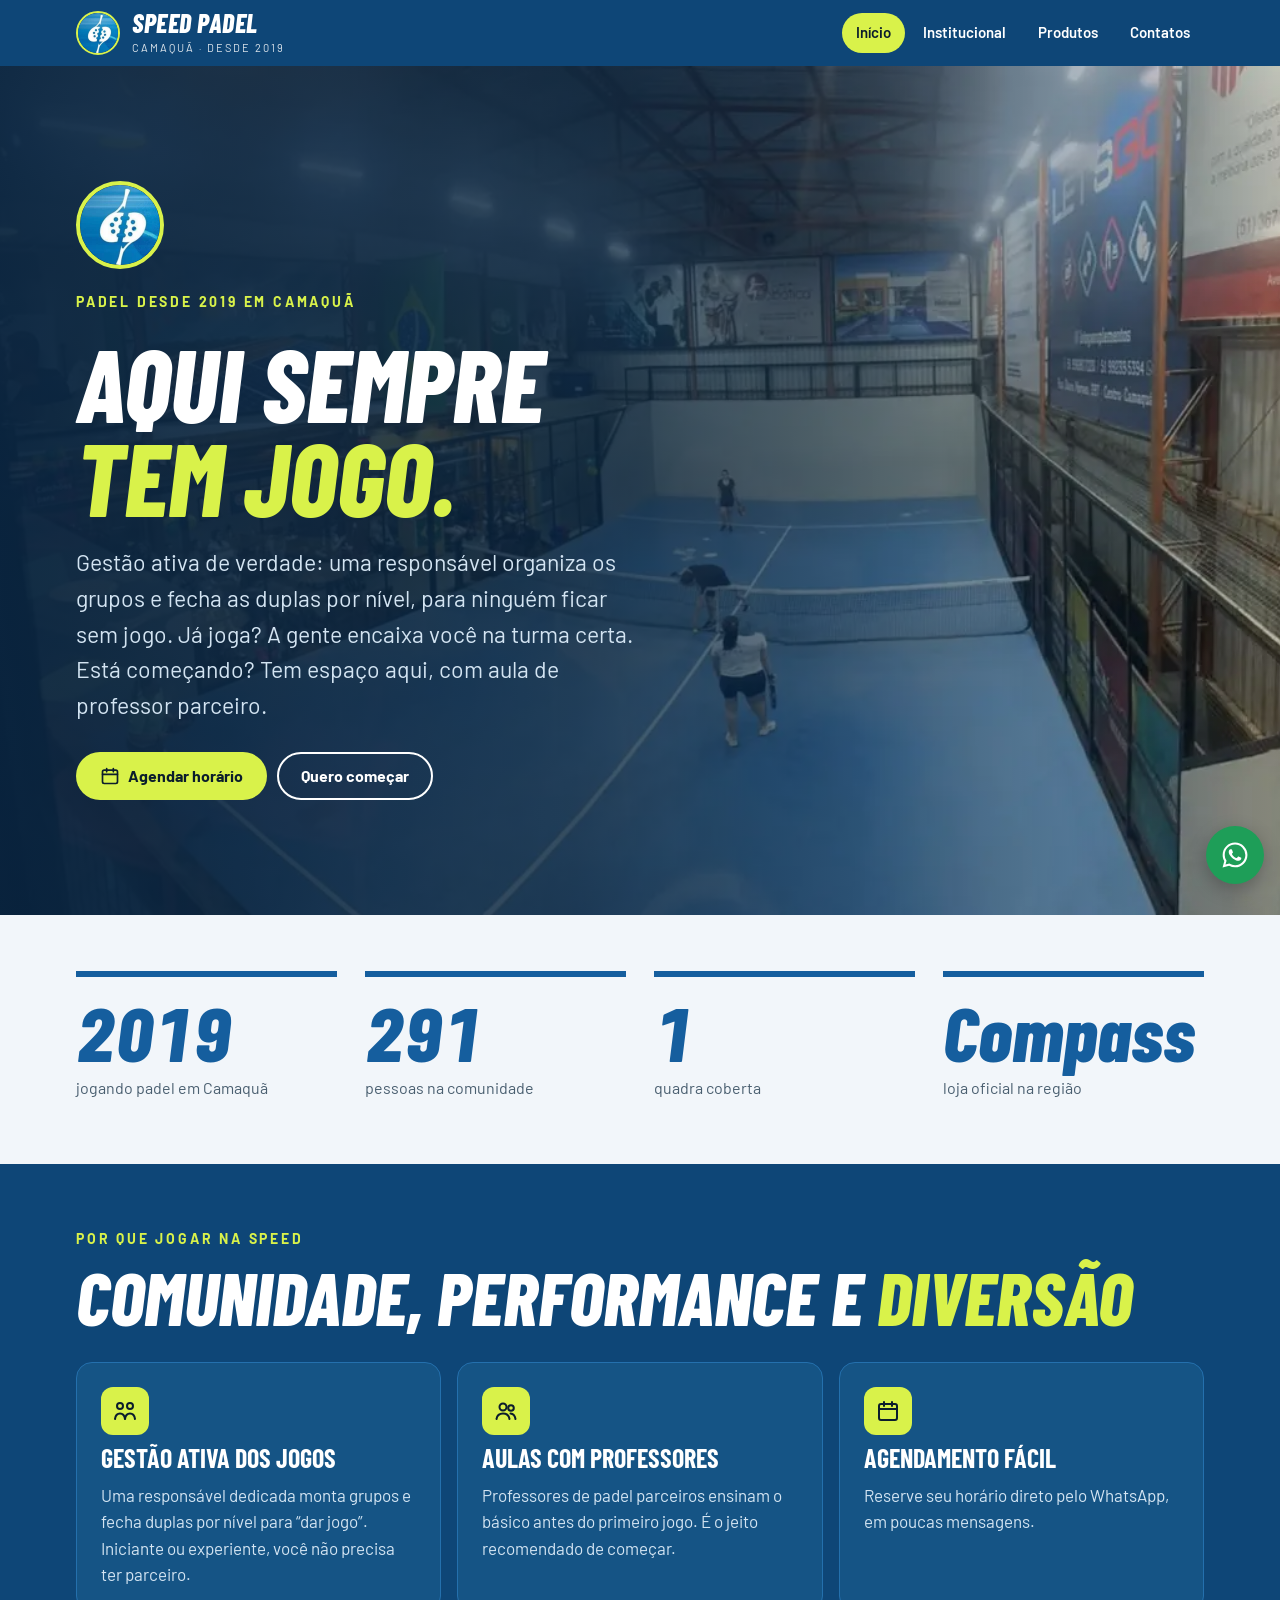
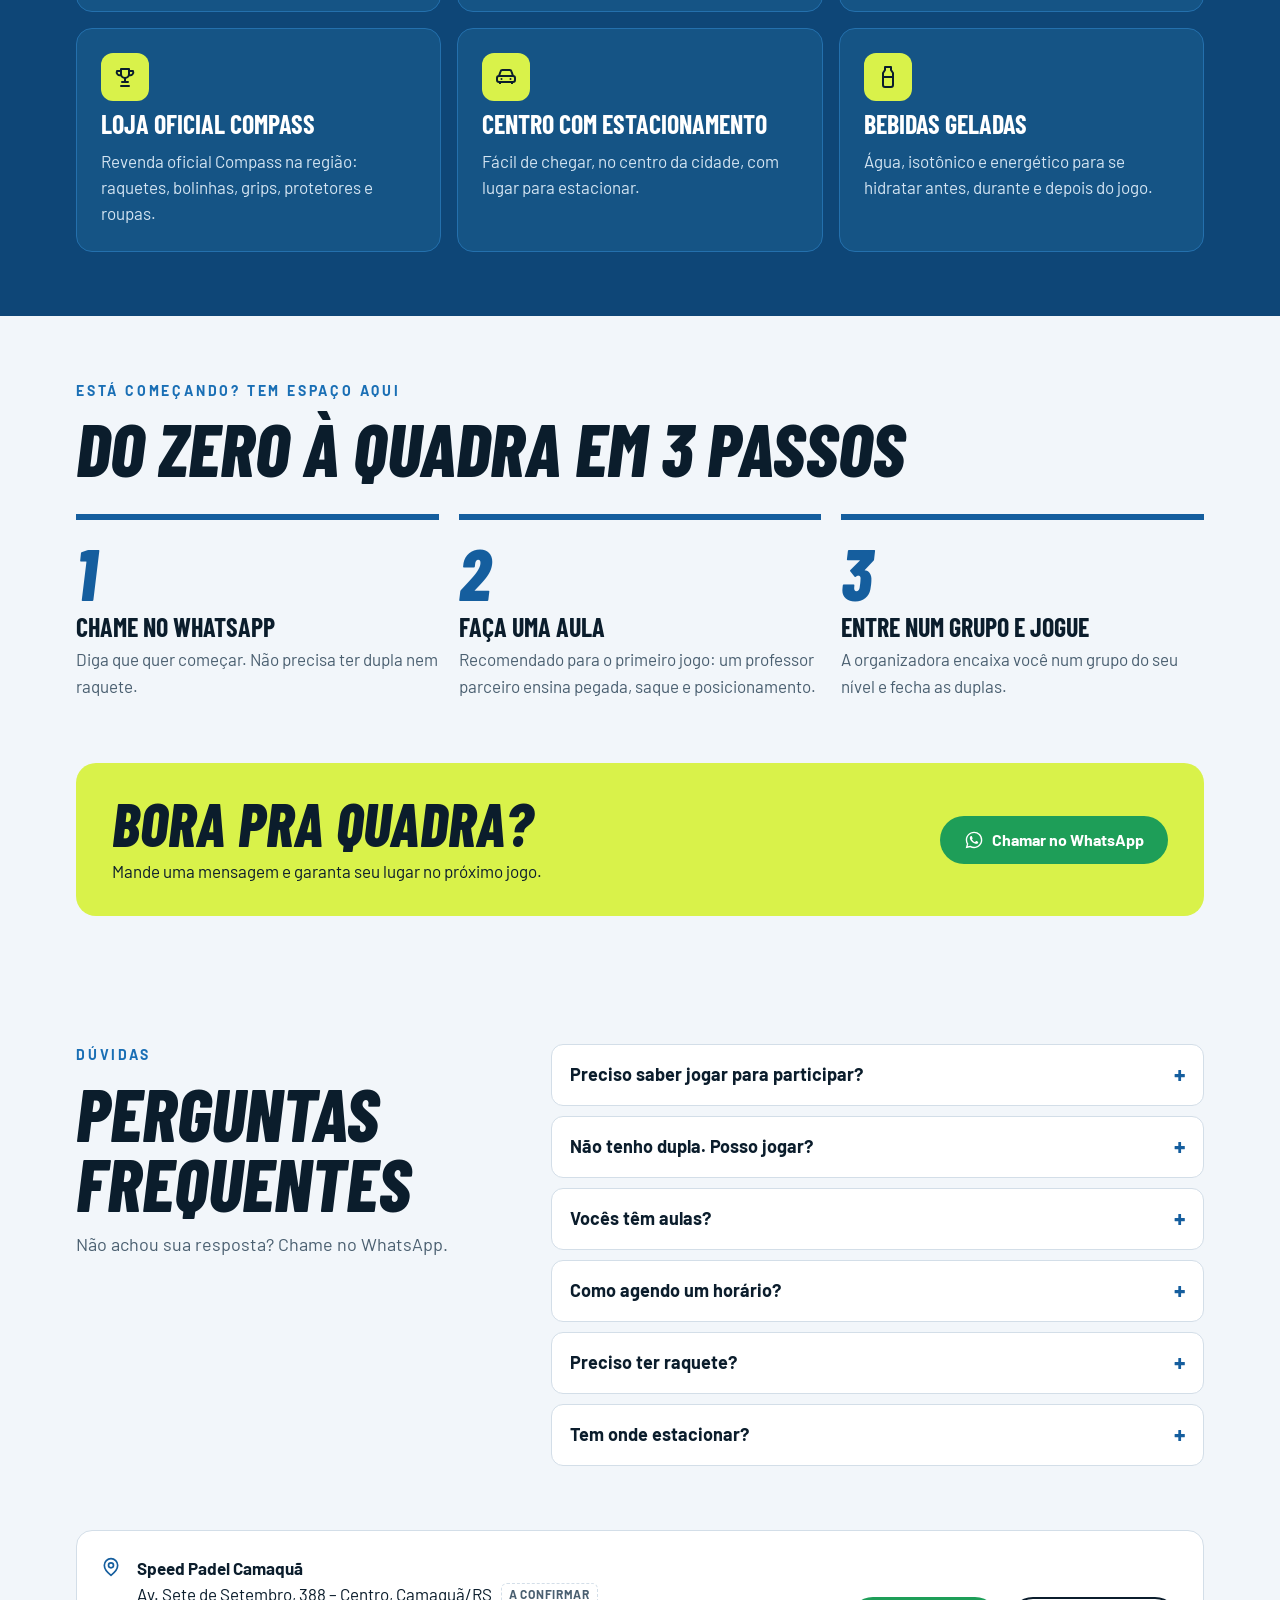
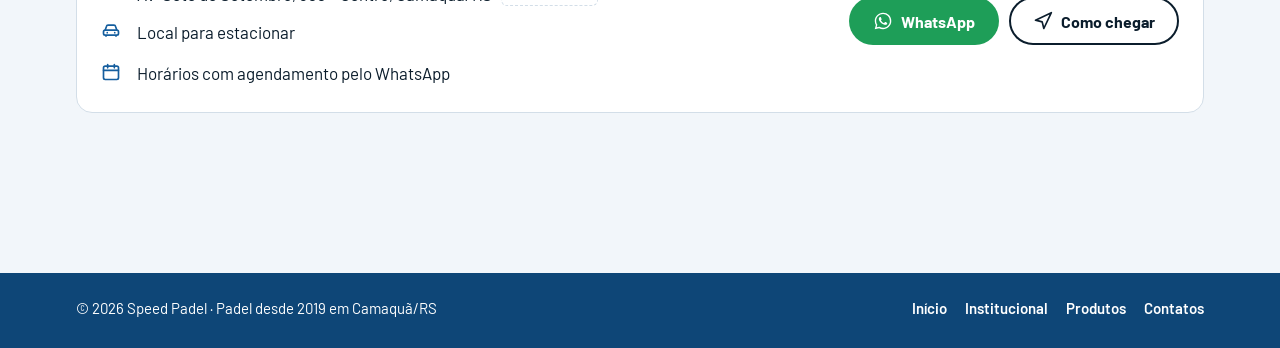
==== commit 9be04c89: "Mensagem principal: gestão ativa e jogo para todos os níveis, com espaço para quem começa" ====
--- a/index.html
+++ b/index.html
@@ -6,7 +6,7 @@
 <style>body{margin:0}img{max-width:100%}[hidden]{display:none!important}</style>
 <title>Speed Padel Camaquã</title>
 <meta name="claude:viewport-fit-sides" content="cover">
-<meta name="description" content="Speed Padel Camaquã: padel desde 2019, comunidade ativa, jogos para iniciantes e loja oficial Compass na região.">
+<meta name="description" content="Speed Padel Camaquã: padel desde 2019, comunidade ativa, jogos organizados para todos os níveis e loja oficial Compass na região.">
 <link rel="preconnect" href="https://fonts.googleapis.com">
 <link rel="preconnect" href="https://fonts.gstatic.com" crossorigin>
 <link rel="stylesheet" href="https://fonts.googleapis.com/css2?family=Barlow+Condensed:ital,wght@0,600;0,700;0,800;1,700;1,800&family=Barlow:wght@400;500;600;700&display=swap">
@@ -191,6 +191,9 @@
   .chips { display: flex; flex-wrap: wrap; gap: 8px; margin-bottom: 22px; }
   .chip { border: 1px solid var(--line); background: var(--surface); color: var(--fg); border-radius: 999px; padding: 8px 16px; font-weight: 600; font-size: 15px; cursor: pointer; font-family: var(--body); }
   .chip[aria-pressed="true"] { background: var(--court); border-color: var(--court); color: var(--court-ink); }
+  .catalog { display: grid; gap: 40px; }
+  .group-title { display: flex; align-items: center; gap: 12px; font-size: clamp(30px, 4vw, 44px); font-weight: 800; font-style: italic; text-transform: uppercase; margin-bottom: 16px; }
+  .group-title svg { width: 34px; height: 34px; color: var(--court); flex: none; }
   .products { display: grid; gap: 16px; grid-template-columns: repeat(auto-fill, minmax(230px, 1fr)); }
   .product { background: var(--surface); border: 1px solid var(--line); border-radius: var(--radius); overflow: hidden; display: flex; flex-direction: column; min-width: 0; }
   .product .img { aspect-ratio: 1 / 1; max-width: 100%; display: grid; place-items: center; background: linear-gradient(160deg, var(--court) 0%, var(--court-deep) 100%); color: var(--court-ink); position: relative; }
@@ -312,13 +315,13 @@
       <div class="wrap">
           <img class="hero-logo" src="[data-uri]" alt="Logo da Speed Padel" width="88" height="88">
           <p class="eyebrow">Padel desde 2019 em Camaquã</p>
-          <h1>Nunca jogou? <em>A gente monta o seu jogo.</em></h1>
-          <p class="sub">Aulas com professores parceiros para o primeiro contato, grupos e duplas organizados para quem está começando e uma comunidade de 291 jogadores.</p>
+          <h1>Aqui sempre <em>tem jogo.</em></h1>
+          <p class="sub">Gestão ativa de verdade: uma responsável organiza os grupos e fecha as duplas por nível, para ninguém ficar sem jogo. Já joga? A gente encaixa você na turma certa. Está começando? Tem espaço aqui, com aula de professor parceiro.</p>
           <div class="btns">
             <a class="btn btn-ball js-wa" data-msg="Olá! Quero agendar um horário na Speed Padel." href="#contatos">
               <svg width="20" height="20"><use href="#i-cal"/></svg>Agendar horário
             </a>
-            <a class="btn btn-ghost js-wa" data-msg="Olá! Nunca joguei padel e quero agendar uma aula com um professor parceiro." href="#contatos">Quero uma aula</a>
+            <a class="btn btn-ghost js-wa" data-msg="Olá! Quero começar no padel e agendar uma aula com um professor parceiro." href="#contatos">Quero começar</a>
           </div>
       </div>
     </div>
@@ -339,7 +342,7 @@
           <h2 class="h2">Comunidade, performance e <span class="hl">diversão</span></h2>
         </div>
         <div class="grid">
-          <article class="card"><span class="ico"><svg width="24" height="24"><use href="#i-pair"/></svg></span><h3>Grupos para iniciantes</h3><p>Uma responsável dedicada fecha grupos e duplas para “dar jogo”. Você não precisa ter parceiro.</p></article>
+          <article class="card"><span class="ico"><svg width="24" height="24"><use href="#i-pair"/></svg></span><h3>Gestão ativa dos jogos</h3><p>Uma responsável dedicada monta grupos e fecha duplas por nível para “dar jogo”. Iniciante ou experiente, você não precisa ter parceiro.</p></article>
           <article class="card"><span class="ico"><svg width="24" height="24"><use href="#i-users"/></svg></span><h3>Aulas com professores</h3><p>Professores de padel parceiros ensinam o básico antes do primeiro jogo. É o jeito recomendado de começar.</p></article>
           <article class="card"><span class="ico"><svg width="24" height="24"><use href="#i-cal"/></svg></span><h3>Agendamento fácil</h3><p>Reserve seu horário direto pelo WhatsApp, em poucas mensagens.</p></article>
           <article class="card"><span class="ico ball"><svg width="24" height="24"><use href="#i-trophy"/></svg></span><h3>Loja oficial Compass</h3><p>Revenda oficial Compass na região: raquetes, bolinhas, grips, protetores e roupas.</p></article>
@@ -352,7 +355,7 @@
     <div class="band">
       <div class="wrap">
         <div class="head">
-          <p class="eyebrow">Seu primeiro jogo</p>
+          <p class="eyebrow">Está começando? Tem espaço aqui</p>
           <h2 class="h2">Do zero à quadra em 3 passos</h2>
         </div>
         <ol class="steps">
@@ -383,7 +386,7 @@
           <p class="lead">Não achou sua resposta? Chame no WhatsApp.</p>
         </div>
         <div class="faq">
-          <details><summary>Preciso saber jogar para participar?</summary><p>Não. Para o primeiro jogo recomendamos uma aula com um dos nossos professores parceiros. Depois, você entra num grupo de iniciantes com duplas montadas pela organizadora.</p></details>
+          <details><summary>Preciso saber jogar para participar?</summary><p>Não. Para o primeiro jogo recomendamos uma aula com um dos nossos professores parceiros. Depois, você entra num grupo do seu nível, com duplas montadas pela organizadora.</p></details>
           <details><summary>Não tenho dupla. Posso jogar?</summary><p>Pode. O padel é jogado em duplas (4 pessoas na quadra), e a gente encaixa você num jogo.</p></details>
           <details><summary>Vocês têm aulas?</summary><p>Sim. Trabalhamos com professores de padel parceiros. Chame no WhatsApp para agendar sua aula.</p></details>
           <details><summary>Como agendo um horário?</summary><p>Pelo WhatsApp. Diga o dia e o horário que prefere e a gente confirma.</p></details>
@@ -429,7 +432,7 @@
           <h3 style="margin-top:0">Desde 2019 em Camaquã</h3>
           <p>A Speed Padel joga padel em Camaquã desde 2019. Começou com uma quadra e virou o ponto de encontro de uma comunidade que hoje reúne 291 pessoas.</p>
           <h3>Ninguém fica sem jogo</h3>
-          <p>Temos uma responsável que trabalha só para isso: organizar grupos e fechar duplas para “dar jogo”. Quem está começando faz uma aula com um dos nossos professores parceiros e depois entra num grupo do seu nível.</p>
+          <p>Temos uma responsável que trabalha só para isso: organizar grupos e fechar duplas para “dar jogo”. Quem já joga é encaixado num grupo do seu nível; quem está começando faz uma aula com um dos nossos professores parceiros e depois entra na turma.</p>
           <h3>Professores parceiros</h3>
           <p>Para o primeiro jogo, recomendamos uma aula. Nossos professores de padel parceiros ensinam o básico (pegada, saque, posicionamento e uso das paredes) para você chegar ao grupo jogando com confiança.</p>
           <h3>Loja oficial Compass</h3>
@@ -451,7 +454,7 @@
                 <tr><td>Quadra</td><td>1 quadra coberta</td></tr>
                 <tr><td>Comunidade</td><td>291 pessoas</td></tr>
                 <tr><td>Aulas</td><td>Com professores de padel parceiros</td></tr>
-                <tr><td>Iniciantes</td><td>Grupos e duplas montados pela organizadora</td></tr>
+                <tr><td>Jogos</td><td>Grupos e duplas por nível, montados pela organizadora</td></tr>
                 <tr><td>Agendamento</td><td>Pelo WhatsApp</td></tr>
                 <tr><td>Loja</td><td>Revenda oficial Compass</td></tr>
                 <tr><td>Bebidas</td><td>Água, isotônico, energético e outras</td></tr>
@@ -481,7 +484,7 @@
         <div class="cta">
           <div>
             <h2>Venha conhecer</h2>
-            <p>Agende um horário, marque uma aula ou peça para entrar num grupo de iniciantes.</p>
+            <p>Agende um horário, marque uma aula ou peça para entrar num grupo do seu nível.</p>
           </div>
           <div class="btns">
             <a class="btn btn-wa js-wa" data-msg="Olá! Quero conhecer a Speed Padel." href="#contatos"><svg width="20" height="20"><use href="#i-wa"/></svg>WhatsApp</a>
@@ -498,7 +501,7 @@
       <img class="hero-bg js-arena" alt="" width="1100" height="679">
       <div class="wrap">
         <p class="eyebrow">Produtos · Loja oficial Compass</p>
-        <h1>Equipamentos <em>e bebidas</em></h1>
+        <h1>Equipamentos <em>para jogar</em></h1>
         <p class="sub">Escolha o produto e peça pelo WhatsApp. A gente confirma preço, modelo e tamanho e separa para você retirar na arena.</p>
       </div>
     </div>
@@ -510,8 +513,8 @@
           <a class="btn btn-ball js-wa" data-msg="Olá! Quero conhecer os produtos Compass da Speed Padel." href="#contatos">Ver modelos</a>
         </div>
         <div class="chips" role="group" aria-label="Filtrar por categoria" id="chips"></div>
-        <div class="products" id="products"></div>
-        <p class="note">Preços e modelos são confirmados pelo WhatsApp. Bebidas são para consumo na arena.</p>
+        <div class="catalog" id="products"></div>
+        <p class="note">Preços e modelos são confirmados pelo WhatsApp.</p>
       </div>
     </div>
   </section>
@@ -541,9 +544,9 @@
               <span>Agendar uma aula<small>Com nossos professores parceiros</small></span>
               <svg width="18" height="18"><use href="#i-arrow"/></svg>
             </a>
-            <a class="link-btn js-wa" data-msg="Olá! Quero entrar num grupo de iniciantes da Speed Padel." href="#contatos">
+            <a class="link-btn js-wa" data-msg="Olá! Quero entrar num grupo de jogo da Speed Padel." href="#contatos">
               <svg width="24" height="24"><use href="#i-pair"/></svg>
-              <span>Entrar num grupo<small>Grupos e duplas para iniciantes</small></span>
+              <span>Entrar num grupo<small>Grupos e duplas por nível</small></span>
               <svg width="18" height="18"><use href="#i-arrow"/></svg>
             </a>
             <a class="link-btn js-insta" href="#contatos">
@@ -590,7 +593,7 @@
             </div>
             <div class="field">
               <label for="c-msg">Mensagem</label>
-              <textarea id="c-msg" name="message" required maxlength="800" placeholder="Ex.: Nunca joguei e queria entrar num grupo de iniciantes."></textarea>
+              <textarea id="c-msg" name="message" required maxlength="800" placeholder="Ex.: Jogo há um ano e queria entrar num grupo do meu nível."></textarea>
               <span class="err" id="c-msg-err" hidden></span>
             </div>
             <button class="btn btn-wa" type="submit"><svg width="20" height="20"><use href="#i-wa"/></svg>Enviar pelo WhatsApp</button>
@@ -633,7 +636,6 @@
     { id: "grips", name: "Grips", icon: "i-grip" },
     { id: "protetores", name: "Protetores", icon: "i-shield" },
     { id: "roupas", name: "Roupas", icon: "i-shirt" },
-    { id: "bebidas", name: "Bebidas", icon: "i-drink" },
   ];
 
   /* price: null mostra "Consulte o preço". Ex.: price: 49.9 · tag: selo opcional no canto da foto */
@@ -644,9 +646,6 @@
     { cat: "protetores", name: "Protetor de raquete", desc: "Protege a borda da raquete contra batidas no chão e na parede.", price: null },
     { cat: "roupas", name: "Camiseta", desc: "Tecido leve para jogar. Tamanhos sob consulta.", price: null },
     { cat: "roupas", name: "Short / saia", desc: "Conforto para se movimentar na quadra.", price: null },
-    { cat: "bebidas", name: "Água mineral", desc: "Gelada, para consumo na arena.", price: null },
-    { cat: "bebidas", name: "Isotônico", desc: "Gatorade e similares para repor sais minerais.", price: null },
-    { cat: "bebidas", name: "Energético", desc: "Gelado, para consumo na arena.", price: null },
   ];
 
   /* reaproveita a foto e o logo já carregados no início (evita repetir as imagens no arquivo) */
@@ -687,17 +686,26 @@
 
   const chips = document.getElementById("chips");
   const grid = document.getElementById("products");
-  let current = "todos";
-  try { current = localStorage.getItem("sp-cat") || "todos"; } catch (e) {}
-  if (current !== "todos" && !CATEGORIES.some((c) => c.id === current)) current = "todos";
+  let current = "todos"; /* sempre abre mostrando todas as categorias */
 
   function renderChips() {
     const all = [{ id: "todos", name: "Todos" }, ...CATEGORIES];
     chips.innerHTML = all.map((c) => `<button type="button" class="chip" data-cat="${c.id}" aria-pressed="${c.id === current}">${c.name}</button>`).join("");
   }
   function renderProducts() {
-    const list = PRODUCTS.filter((p) => current === "todos" || p.cat === current);
-    grid.innerHTML = list.map((p) => {
+    const cats = CATEGORIES.filter((c) => current === "todos" || c.id === current);
+    grid.innerHTML = cats.map((c) => {
+      const items = PRODUCTS.filter((p) => p.cat === c.id);
+      if (!items.length) return "";
+      return `<section class="group" aria-label="${esc(c.name)}">
+        <h3 class="group-title"><svg aria-hidden="true"><use href="#${c.icon}"/></svg>${esc(c.name)}</h3>
+        <div class="products">${items.map(card).join("")}</div>
+      </section>`;
+    }).join("");
+    wireLinks(grid);
+  }
+  function card(p) {
+    {
       const cat = CATEGORIES.find((c) => c.id === p.cat);
       const price = typeof p.price === "number" ? brl.format(p.price) : "Consulte o preço";
       const msg = `Olá! Tenho interesse em: ${p.name} (${cat.name}). Pode me passar preço e disponibilidade?`;
@@ -711,14 +719,12 @@
           <a class="btn btn-wa js-wa" data-msg="${esc(msg)}" href="#contatos"><svg width="18" height="18"><use href="#i-wa"/></svg>Pedir no WhatsApp</a>
         </div>
       </article>`;
-    }).join("");
-    wireLinks(grid);
+    }
   }
   chips.addEventListener("click", (e) => {
     const b = e.target.closest("[data-cat]");
     if (!b) return;
     current = b.dataset.cat;
-    try { localStorage.setItem("sp-cat", current); } catch (e2) {}
     renderChips(); renderProducts();
   });
   renderChips(); renderProducts();
